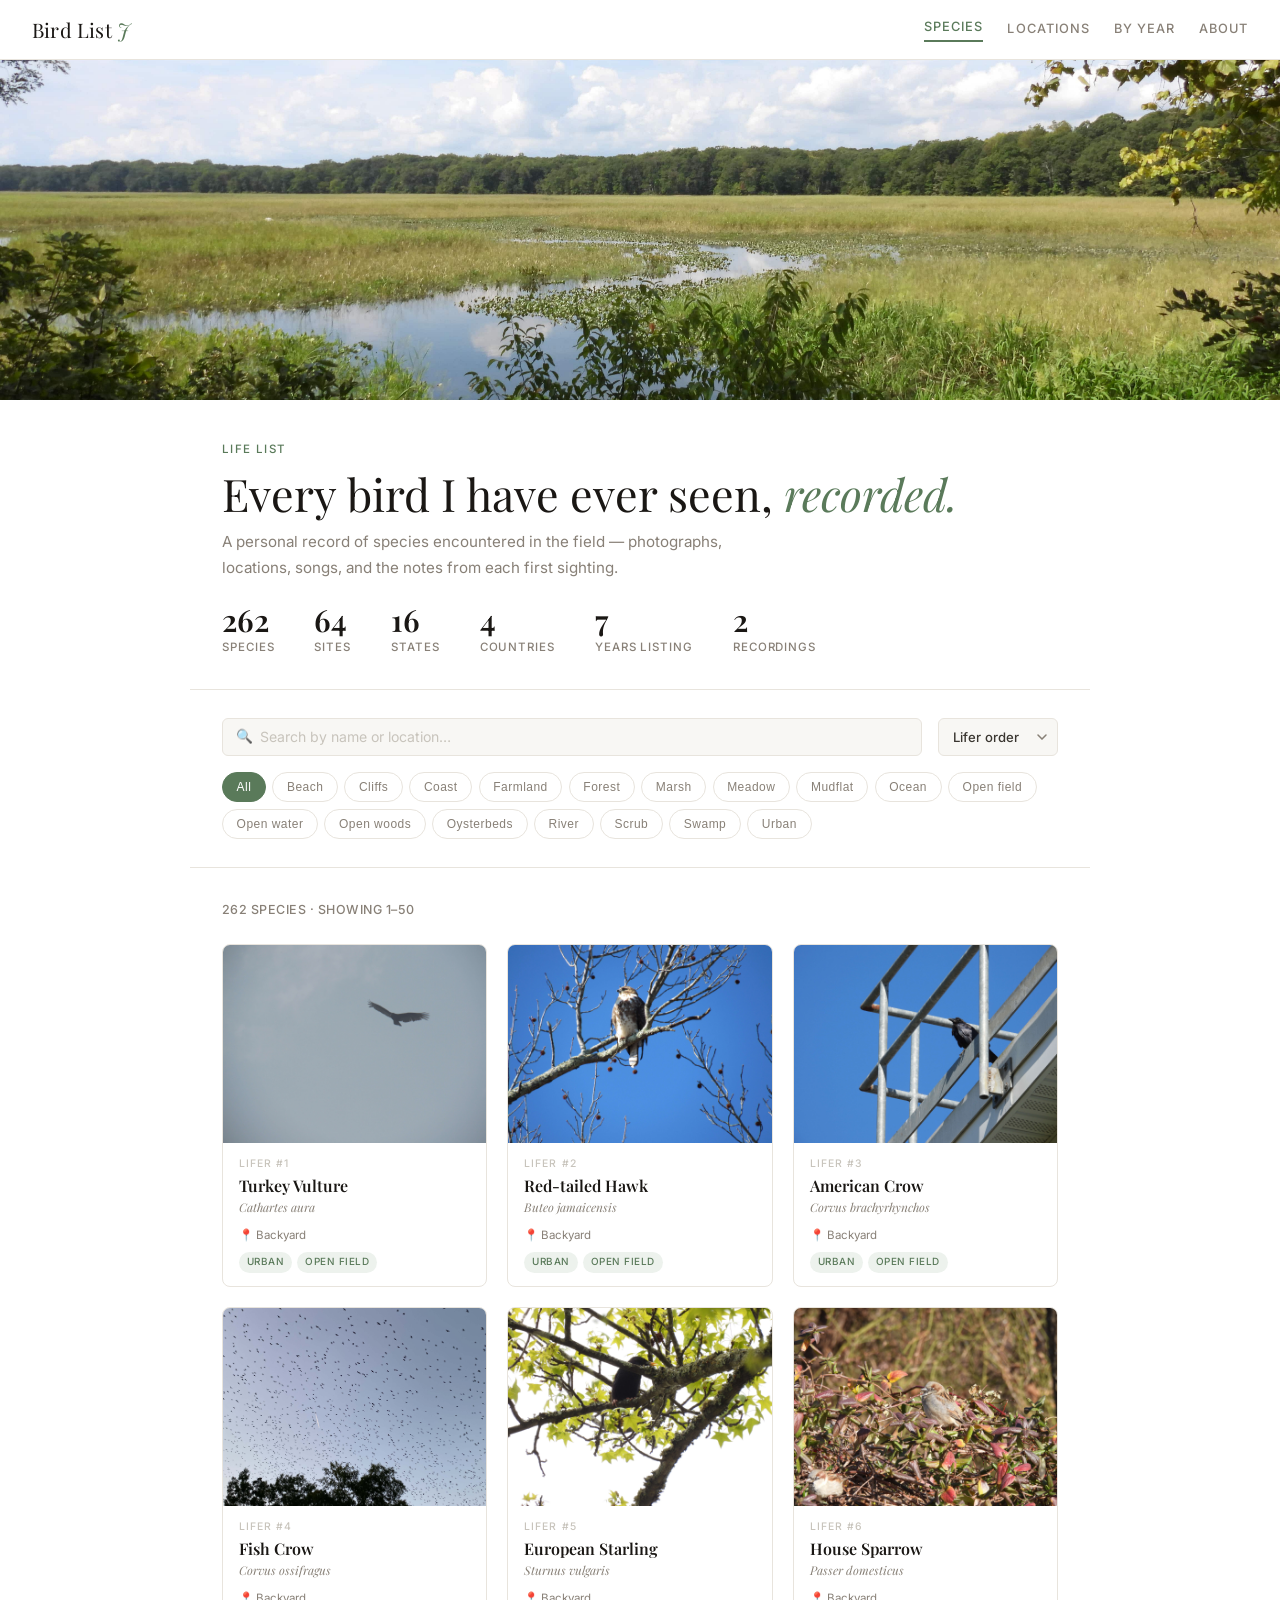
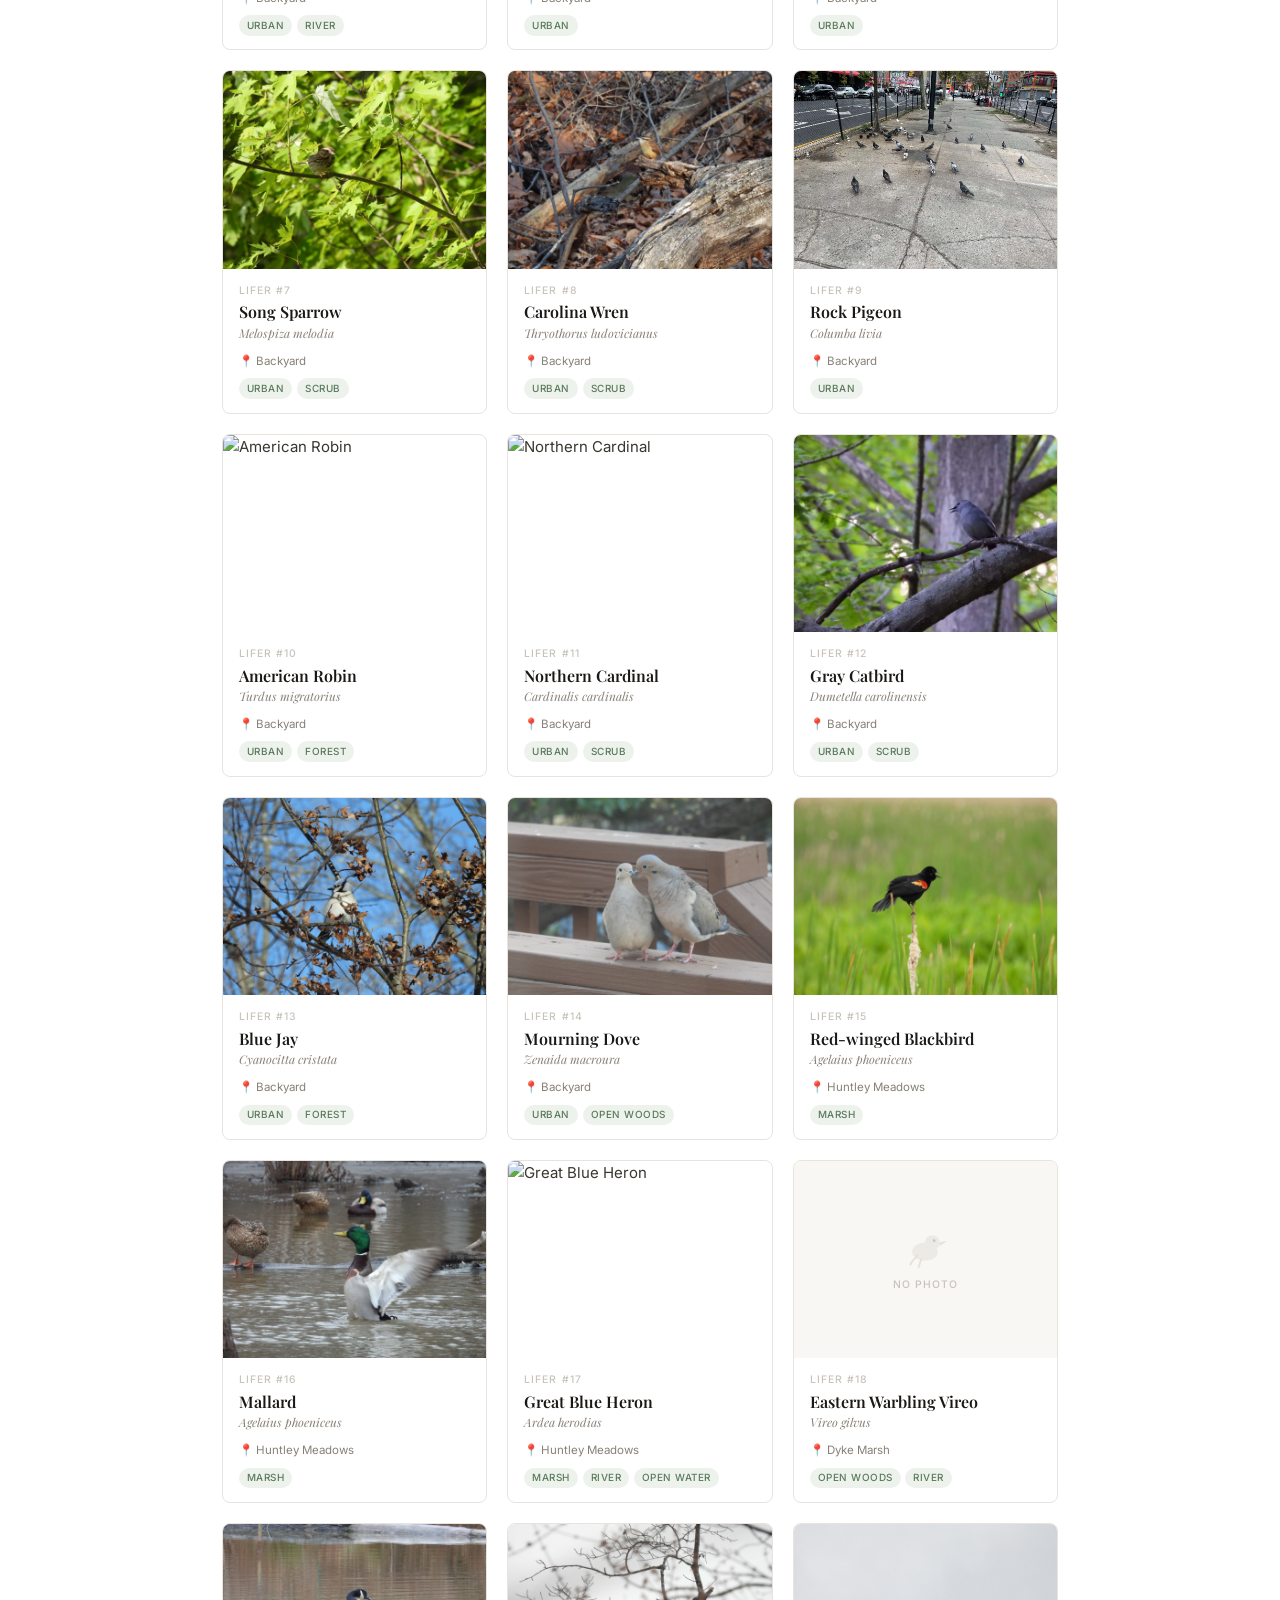
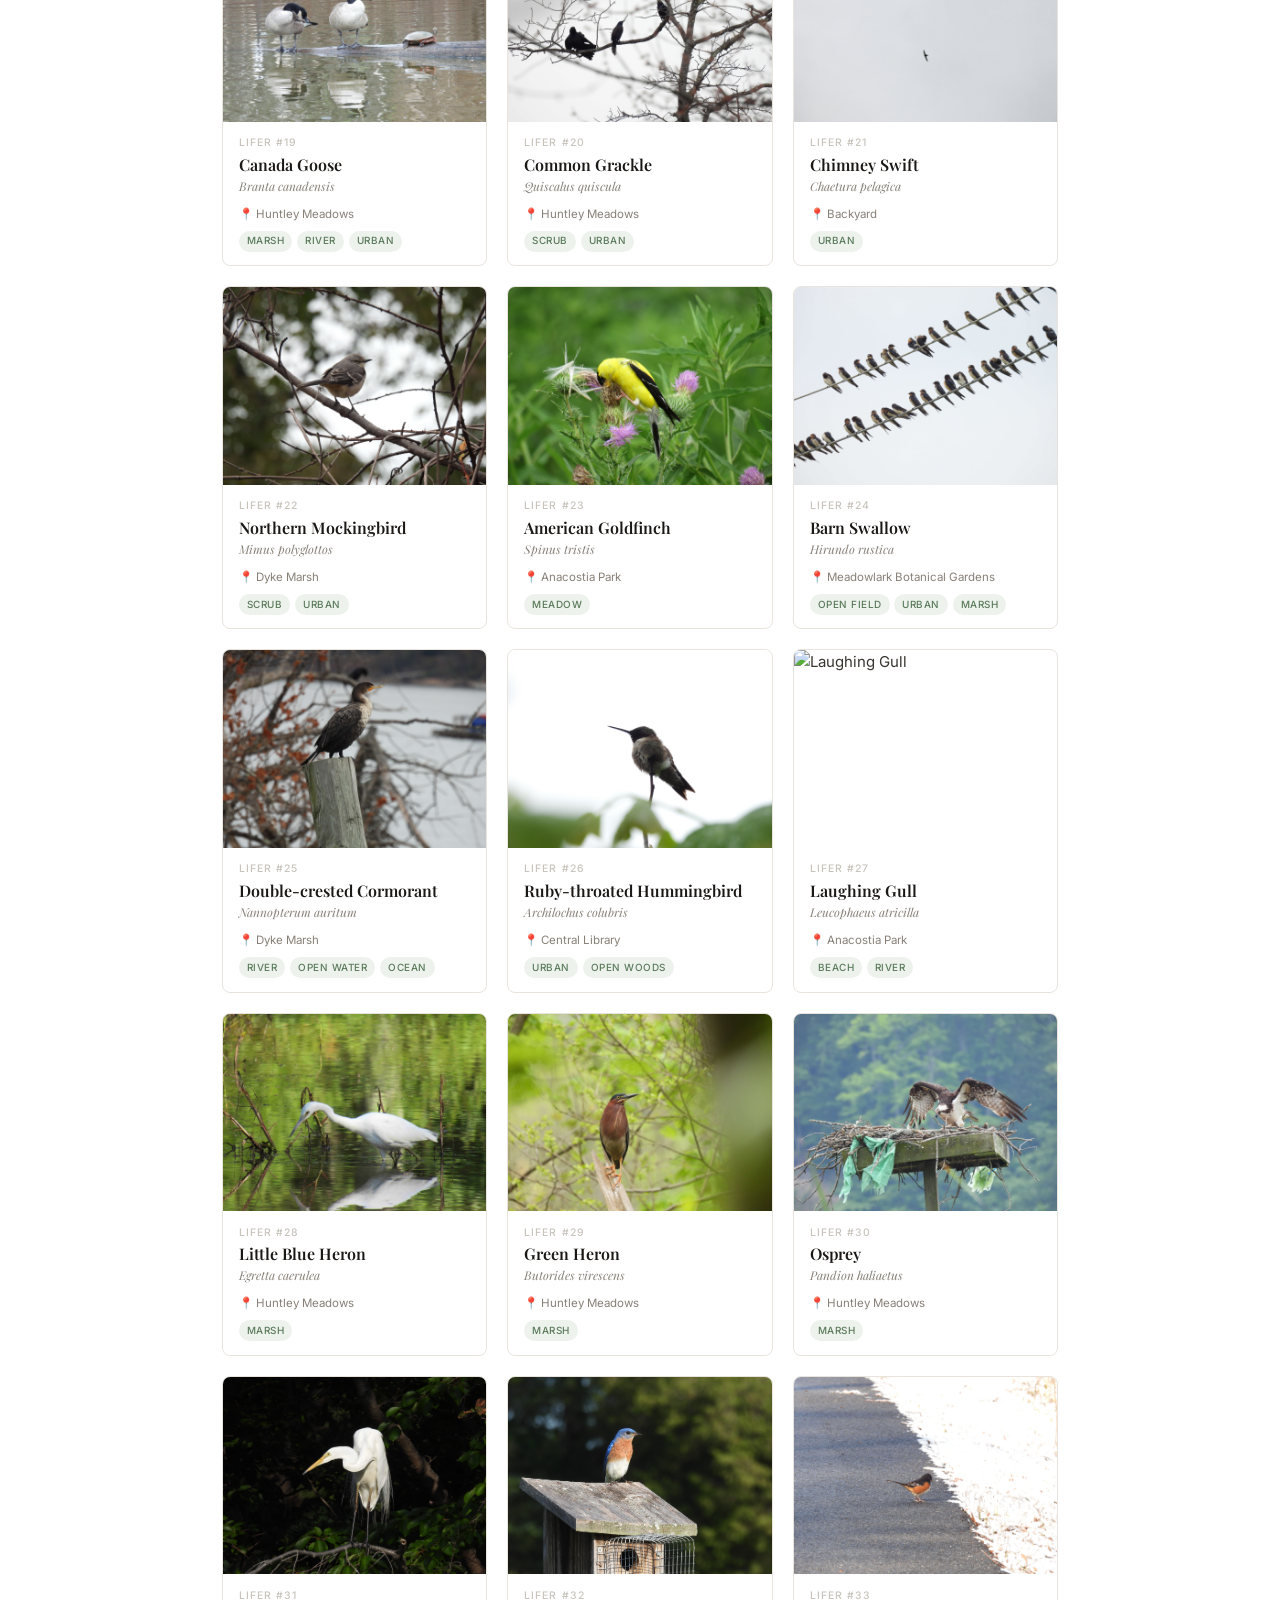
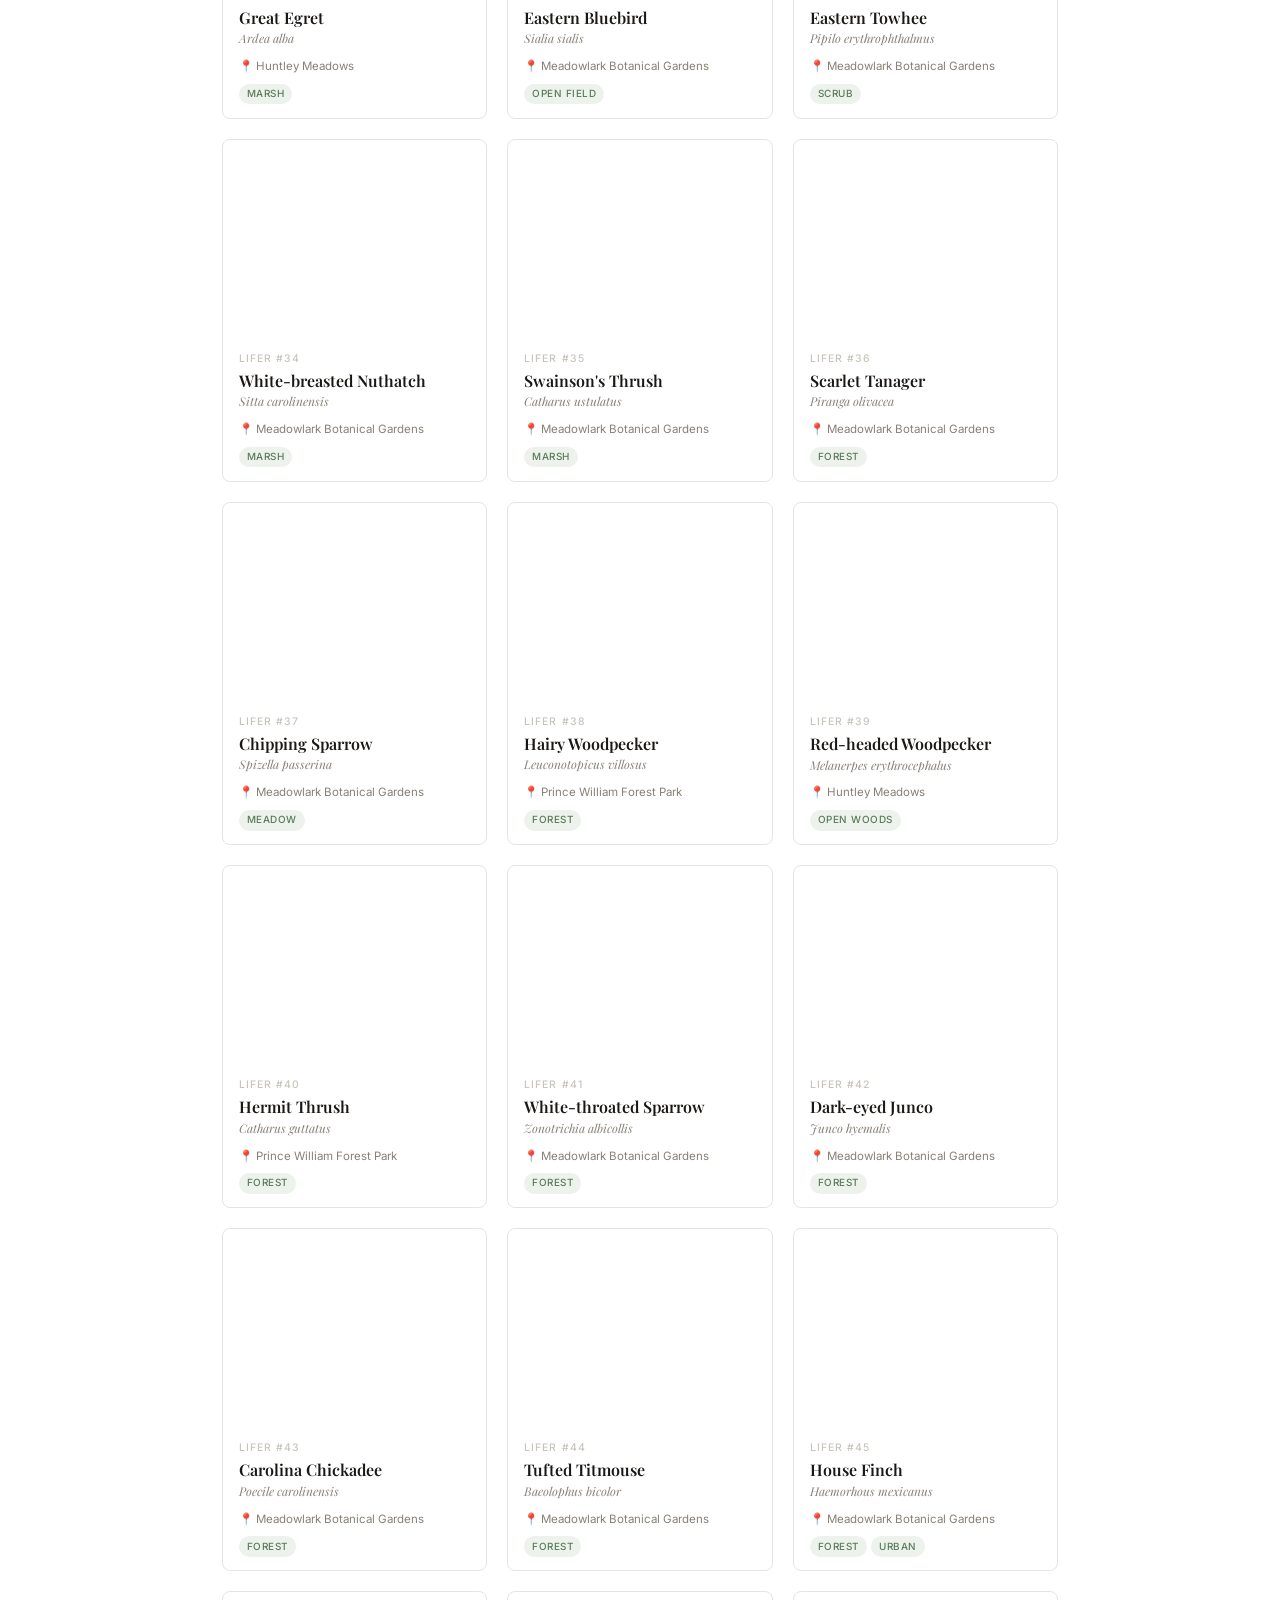
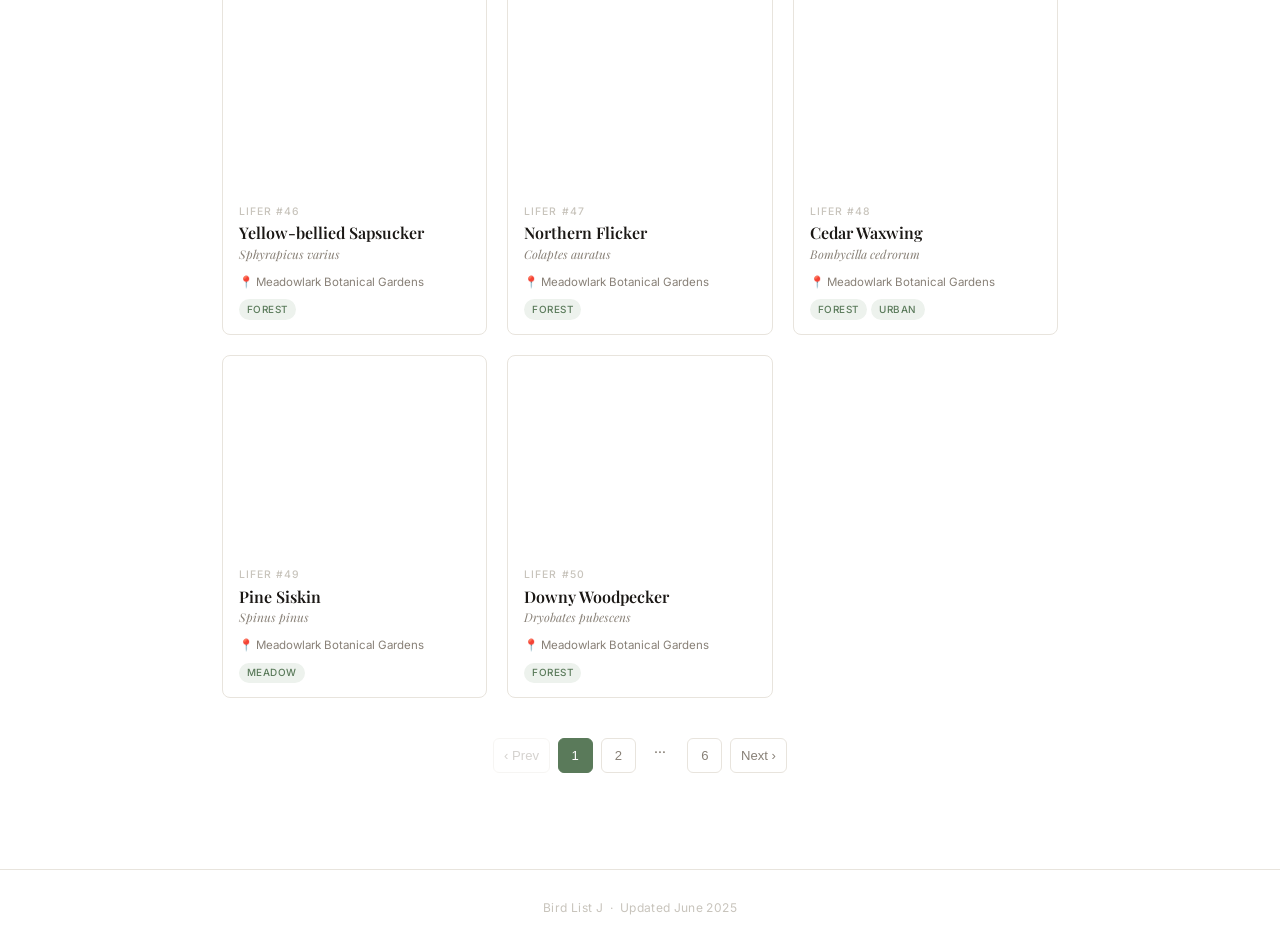
==== index.html @ e8dfc379 "Update index.html" ====
<!DOCTYPE html>
<html lang="en">
<head>
<meta charset="UTF-8">
<meta name="viewport" content="width=device-width, initial-scale=1.0">
<title>Bird List J</title>
<link href="https://fonts.googleapis.com/css2?family=Playfair+Display:ital,wght@0,400;0,600;1,400&family=Inter:wght@300;400;500&display=swap" rel="stylesheet">
<link rel="stylesheet" href="shared.css">
<style>
  /* ── CONTROLS ── */
  .controls {
    max-width: 900px;
    margin: 0 auto;
    padding: 1.75rem 2rem;
    display: flex;
    gap: 1rem;
    align-items: center;
    flex-wrap: wrap;
    border-bottom: 1px solid var(--stone);
  }

  .search-wrap { position: relative; flex: 1; min-width: 200px; }
  .search-icon {
    position: absolute; left: 0.85rem; top: 50%;
    transform: translateY(-50%);
    color: var(--mist); pointer-events: none; font-size: 0.85rem;
  }

  input[type="search"] {
    width: 100%;
    padding: 0.6rem 1rem 0.6rem 2.3rem;
    border: 1px solid var(--stone); border-radius: 6px;
    font-family: var(--sans); font-size: 0.88rem; color: var(--ink);
    background: var(--off-white); outline: none; transition: border-color 0.15s;
  }
  input[type="search"]:focus { border-color: var(--accent); background: var(--white); }
  input[type="search"]::placeholder { color: var(--mist); }

  select {
    padding: 0.6rem 1.75rem 0.6rem 0.85rem;
    border: 1px solid var(--stone); border-radius: 6px;
    font-family: var(--sans); font-size: 0.82rem; font-weight: 500;
    color: var(--ink); background: var(--off-white);
    appearance: none;
    background-image: url("data:image/svg+xml,%3Csvg xmlns='http://www.w3.org/2000/svg' width='10' height='6' viewBox='0 0 10 6'%3E%3Cpath d='M1 1l4 4 4-4' stroke='%23888077' stroke-width='1.5' fill='none' stroke-linecap='round'/%3E%3C/svg%3E");
    background-repeat: no-repeat; background-position: right 0.6rem center;
    cursor: pointer; outline: none; transition: border-color 0.15s;
  }
  select:focus { border-color: var(--accent); }

  .filter-tabs { display: flex; gap: 0.4rem; flex-wrap: wrap; }
  .filter-tab {
    padding: 0.45rem 0.85rem;
    border: 1px solid var(--stone); border-radius: 20px;
    font-size: 0.75rem; font-weight: 500; letter-spacing: 0.04em;
    color: var(--ink-light); background: transparent;
    cursor: pointer; transition: all 0.15s;
  }
  .filter-tab:hover { border-color: var(--accent); color: var(--accent); }
  .filter-tab.active { background: var(--accent); border-color: var(--accent); color: white; }

  /* ── GALLERY ── */
  .gallery-section { max-width: 900px; margin: 0 auto; padding: 2rem; }

  .results-count {
    font-size: 0.78rem; color: var(--ink-light);
    margin-bottom: 1.5rem; font-weight: 500;
    letter-spacing: 0.04em; text-transform: uppercase;
  }

  .gallery {
    display: grid;
    grid-template-columns: repeat(auto-fill, minmax(220px, 1fr));
    gap: 1.25rem;
  }

  .bird-card {
    cursor: pointer; border-radius: 8px; overflow: hidden;
    border: 1px solid var(--stone);
    transition: box-shadow 0.2s, transform 0.2s;
    background: var(--white);
  }
  .bird-card:hover { box-shadow: 0 6px 24px rgba(0,0,0,0.08); transform: translateY(-2px); }

  .card-img { width: 100%; aspect-ratio: 4/3; object-fit: cover; display: block; }
  .card-no-photo {
    width: 100%; aspect-ratio: 4/3; background: var(--off-white);
    display: flex; align-items: center; justify-content: center;
    flex-direction: column; gap: 0.4rem;
  }
  .card-no-photo svg { opacity: 0.25; }
  .card-no-photo-label { font-size: 0.65rem; text-transform: uppercase; letter-spacing: 0.1em; color: var(--mist); font-weight: 500; }

  .card-body { padding: 0.85rem 1rem; }
  .card-number { font-size: 0.65rem; font-weight: 500; letter-spacing: 0.1em; text-transform: uppercase; color: var(--mist); margin-bottom: 0.2rem; }
  .card-name { font-family: var(--serif); font-size: 1rem; font-weight: 600; color: var(--ink-dark); line-height: 1.2; margin-bottom: 0.15rem; }
  .card-sci { font-family: var(--serif); font-style: italic; font-size: 0.75rem; color: var(--ink-light); margin-bottom: 0.55rem; }
  .card-meta { font-size: 0.72rem; color: var(--ink-light); }
  .card-badges { display: flex; gap: 0.3rem; margin-top: 0.5rem; flex-wrap: wrap; }

  .empty-state { text-align: center; padding: 4rem 2rem; color: var(--ink-light); }

  .pagination {
    display: flex;
    align-items: center;
    justify-content: center;
    gap: 0.5rem;
    margin-top: 2.5rem;
    flex-wrap: wrap;
  }

  .page-btn {
    min-width: 2.2rem;
    height: 2.2rem;
    padding: 0 0.6rem;
    border: 1px solid var(--stone);
    border-radius: 6px;
    background: var(--white);
    color: var(--ink-light);
    font-size: 0.82rem;
    font-weight: 500;
    cursor: pointer;
    transition: all 0.15s;
  }
  .page-btn:hover:not(:disabled) { border-color: var(--accent); color: var(--accent); }
  .page-btn.active { background: var(--accent); border-color: var(--accent); color: white; }
  .page-btn:disabled { opacity: 0.35; cursor: not-allowed; }
  .page-btn.ellipsis { border: none; background: none; cursor: default; }
  .page-btn.ellipsis:hover { color: var(--ink-light); }

  /* ── MODAL ── */
  .modal-overlay {
    position: fixed; inset: 0;
    background: rgba(26,23,20,0.65);
    z-index: 200; display: flex;
    align-items: flex-start; justify-content: center;
    padding: 2rem 1rem; overflow-y: auto;
    opacity: 0; pointer-events: none; transition: opacity 0.2s;
  }
  .modal-overlay.open { opacity: 1; pointer-events: all; }

  .modal {
    background: var(--white); border-radius: 12px;
    max-width: 780px; width: 100%; overflow: hidden;
    transform: translateY(16px); transition: transform 0.25s; margin: auto;
  }
  .modal-overlay.open .modal { transform: translateY(0); }

  .modal-photos { background: #111;
    display: flex; overflow-x: auto;
    scroll-snap-type: x mandatory; scrollbar-width: none;
  }
  .modal-photos::-webkit-scrollbar { display: none; }
  

  .modal-no-photo {
    width: 100%; aspect-ratio: 16/9; background: var(--off-white);
    display: flex; align-items: center; justify-content: center;
    flex-direction: column; gap: 0.6rem;
  }
  .modal-no-photo svg { opacity: 0.2; }
  .modal-no-photo p { font-size: 0.78rem; color: var(--mist); text-transform: uppercase; letter-spacing: 0.1em; font-weight: 500; }

  .modal-header { position: relative; }
  #modal-photos-container { position: relative; }

  /* photo slide = image + caption stacked */
  .modal-photo-slide { background: #111;
    flex: 0 0 100%;
    scroll-snap-align: start;
    display: flex;
    flex-direction: column;
  }
  .modal-photo { width: 100%; max-height: 70vh; object-fit: contain; display: block; background: #111; }
  .modal-photo-caption {
    background: var(--ink-dark);
    color: rgba(255,255,255,0.72);
    font-size: 0.75rem;
    font-style: italic;
    padding: 0.45rem 1rem;
    min-height: 0;
    line-height: 1.4;
  }

  .photo-dots {
    position: absolute;
    bottom: 0.9rem;
    left: 50%;
    transform: translateX(-50%);
    display: flex;
    gap: 0.5rem;
    z-index: 10;
    padding: 0.4rem 0.6rem;
    background: rgba(0,0,0,0.35);
    border-radius: 20px;
  }
  .photo-dot {
    width: 8px; height: 8px;
    border-radius: 50%;
    background: rgba(255,255,255,0.5);
    cursor: pointer;
    transition: background 0.15s, transform 0.15s;
  }
  .photo-dot.active { background: white; transform: scale(1.2); }

  .modal-photo-nav {
    position: absolute;
    top: 50%;
    transform: translateY(-50%);
    z-index: 10;
    width: 36px; height: 36px;
    border-radius: 50%;
    background: rgba(0,0,0,0.4);
    border: none;
    color: white;
    font-size: 1.1rem;
    cursor: pointer;
    display: flex;
    align-items: center;
    justify-content: center;
    transition: background 0.15s;
  }
  .modal-photo-nav:hover { background: rgba(0,0,0,0.65); }
  .modal-photo-nav.prev { left: 0.75rem; }
  .modal-photo-nav.next { right: 0.75rem; }

  .modal-close {
    position: absolute; top: 0.85rem; right: 0.85rem;
    width: 32px; height: 32px; border-radius: 50%;
    background: rgba(0,0,0,0.4); border: none; color: white;
    font-size: 1rem; cursor: pointer; display: flex;
    align-items: center; justify-content: center; transition: background 0.15s;
  }
  .modal-close:hover { background: rgba(0,0,0,0.65); }

  .modal-body { padding: 1.75rem 2rem 2rem; }
  .modal-lifer { font-size: 0.72rem; font-weight: 500; letter-spacing: 0.12em; text-transform: uppercase; color: var(--accent); margin-bottom: 0.4rem; }
  .modal-title { font-family: var(--serif); font-size: 1.9rem; font-weight: 400; color: var(--ink-dark); line-height: 1.15; margin-bottom: 0.25rem; }
  .modal-sci { font-family: var(--serif); font-style: italic; font-size: 1rem; color: var(--ink-light); margin-bottom: 1.25rem; }

  .modal-details {
    display: grid; grid-template-columns: 1fr 1fr;
    gap: 0.85rem 1.5rem; padding: 1.1rem 1.25rem;
    background: var(--off-white); border-radius: 8px; margin-bottom: 1.5rem;
  }
  .detail-item { display: flex; flex-direction: column; gap: 0.1rem; }
  .detail-label { font-size: 0.65rem; text-transform: uppercase; letter-spacing: 0.1em; color: var(--mist); font-weight: 500; }
  .detail-value { font-size: 0.88rem; color: var(--ink); }

  .modal-notes { font-size: 0.95rem; line-height: 1.75; color: var(--ink-light); margin-bottom: 1.5rem; }

  .modal-video { margin-bottom: 1.5rem; }
  .modal-video-label { font-size: 0.72rem; font-weight: 500; letter-spacing: 0.1em; text-transform: uppercase; color: var(--ink-light); margin-bottom: 0.65rem; }
  .video-embed { position: relative; padding-bottom: 56.25%; border-radius: 8px; overflow: hidden; background: var(--ink-dark); }
  .video-embed iframe { position: absolute; inset: 0; width: 100%; height: 100%; border: none; }

  .modal-tags { display: flex; gap: 0.5rem; flex-wrap: wrap; }
  .modal-keyboard-hint {
    margin-top: 1.25rem;
    font-size: 0.7rem;
    color: var(--mist);
    letter-spacing: 0.05em;
    text-align: center;
  }

  @media (max-width: 600px) {
    .controls { padding: 1.25rem 1rem; }
    .gallery-section { padding: 1.5rem 1rem; }
    .gallery { grid-template-columns: repeat(auto-fill, minmax(150px, 1fr)); gap: 0.85rem; }
    .modal-body { padding: 1.25rem 1.25rem 1.5rem; }
    .modal-details { grid-template-columns: 1fr; }
  }
</style>
</head>
<body>

<header>
  <a class="site-logo" href="index.html">Bird List <span>J</span></a>
  <nav>
    <a href="index.html" class="active">Species</a>
    <a href="locations.html">Locations</a>
    <a href="by-year.html">By Year</a>
    <a href="about.html">About</a>
  </nav>
</header>

<!-- BANNER -->
<div class="banner">
  <!-- To add your banner photo, replace this div with:
       <img class="banner-img" src="photos/your-banner.jpg" alt="Banner"> -->
  <img class="banner-img" src="photos/greatMarsh.JPG" alt="Banner">
</div>

<section class="page-hero">
  <p class="page-eyebrow">Life List</p>
  <h1 class="page-title">Every bird I have ever seen, <em>recorded.</em></h1>
  <p class="page-desc">A personal record of species encountered in the field — photographs, locations, songs, and the notes from each first sighting.</p>
  <div class="stats-row" id="hero-stats"></div>
</section>

<div class="controls">
  <div class="search-wrap">
    <span class="search-icon">🔍</span>
    <input type="search" id="search" placeholder="Search by name or location…">
  </div>
  <select id="sort-select">
    <option value="lifer">Lifer order</option>
    <option value="alpha">Alphabetical</option>
    <option value="date-desc">Most recent</option>
  </select>
  <div class="filter-tabs" id="habitat-filters"></div>
</div>

<section class="gallery-section">
  <p class="results-count" id="results-count"></p>
  <div class="gallery" id="gallery-grid"></div>
  <div class="empty-state" id="empty-state" style="display:none"><p>No species match your search.</p></div>
  <div class="pagination" id="pagination"></div>
</section>

<footer>Bird List J &nbsp;·&nbsp; Updated June 2025</footer>

<!-- MODAL -->
<div class="modal-overlay" id="modal-overlay">
  <div class="modal">
    <div class="modal-header">
      <div id="modal-photos-container"></div>
      <button class="modal-close" id="modal-close">✕</button>
    </div>
    <div class="modal-body">
      <p class="modal-lifer" id="modal-lifer"></p>
      <h2 class="modal-title" id="modal-title"></h2>
      <p class="modal-sci" id="modal-sci"></p>
      <div class="modal-details" id="modal-details"></div>
      <p class="modal-notes" id="modal-notes"></p>
      <div class="modal-video" id="modal-video" style="display:none">
        <p class="modal-video-label">Song / Call Recording</p>
        <div class="video-embed" id="modal-video-embed"></div>
      </div>
      <div class="modal-tags" id="modal-tags"></div>
      <p class="modal-keyboard-hint">← → arrow keys to browse species</p>
    </div>
  </div>
</div>

<script src="data.js"></script>
<script>
function birdIcon(size=48){return`<svg width="${size}" height="${size}" viewBox="0 0 48 48" fill="none"><ellipse cx="24" cy="28" rx="14" ry="10" fill="#c8c4bc"/><circle cx="32" cy="18" r="8" fill="#c8c4bc"/><polygon points="40,18 48,16 40,22" fill="#aaa09a"/><circle cx="34" cy="16" r="1.5" fill="#3a3630"/><path d="M16 32 Q10 38 8 42" stroke="#aaa09a" stroke-width="2" stroke-linecap="round" fill="none"/><path d="M20 36 Q18 42 17 45" stroke="#aaa09a" stroke-width="2" stroke-linecap="round" fill="none"/></svg>`;}
function formatDate(d){return new Date(d+'T12:00:00').toLocaleDateString('en-US',{year:'numeric',month:'long',day:'numeric'});}

// Auto-assign lifer numbers by dateFirstSeen (earliest = #1)
// Birds with the same date keep stable order by their position in data.js
;(function(){
  const sorted=[...BIRDS].sort((a,b)=>new Date(a.dateFirstSeen)-new Date(b.dateFirstSeen));
  sorted.forEach((bird,i)=>{ bird.liferNumber=i+1; });
})();

// Stats
const firstYear=Math.min(...BIRDS.map(b=>new Date(b.dateFirstSeen).getFullYear()));
// Unique sites = full location string
const siteSet=new Set(BIRDS.map(b=>b.location.trim()));
// Unique states = second-to-last comma segment (e.g. "VA" in "Huntley Meadows, VA, USA")
// Falls back to last segment if only two parts
const stateSet=new Set(BIRDS.map(b=>{const parts=b.location.split(',');return parts.length>=3?parts[parts.length-2].trim():parts[parts.length-1].trim();}));
// Unique countries = last comma segment
const countrySet=new Set(BIRDS.map(b=>b.location.split(',').slice(-1)[0].trim()));
document.getElementById('hero-stats').innerHTML=`
  <div class="stat"><span class="stat-number">${BIRDS.length}</span><span class="stat-label">Species</span></div>
  <div class="stat"><span class="stat-number">${siteSet.size}</span><span class="stat-label">Sites</span></div>
  <div class="stat"><span class="stat-number">${stateSet.size}</span><span class="stat-label">States</span></div>
  <div class="stat"><span class="stat-number">${countrySet.size}</span><span class="stat-label">Countries</span></div>
  <div class="stat"><span class="stat-number">${new Date().getFullYear()-firstYear+1}</span><span class="stat-label">Years listing</span></div>
  <div class="stat"><span class="stat-number">${BIRDS.filter(b=>b.videoUrl).length}</span><span class="stat-label">Recordings</span></div>`;

// Habitat filters
const allHabitats=[...new Set(BIRDS.flatMap(b=>b.habitat))].sort();
let activeHabitat=null;
const fc=document.getElementById('habitat-filters');
const allBtn=document.createElement('button');
allBtn.className='filter-tab active';allBtn.textContent='All';allBtn.dataset.habitat='';fc.appendChild(allBtn);
allHabitats.forEach(h=>{const btn=document.createElement('button');btn.className='filter-tab';btn.textContent=h.charAt(0).toUpperCase()+h.slice(1);btn.dataset.habitat=h;fc.appendChild(btn);});
fc.addEventListener('click',e=>{if(!e.target.classList.contains('filter-tab'))return;document.querySelectorAll('.filter-tab').forEach(b=>b.classList.remove('active'));e.target.classList.add('active');activeHabitat=e.target.dataset.habitat||null;currentPage=1;render();});

const PAGE_SIZE=50;
let currentPage=1;

let currentSort='lifer';
document.getElementById('sort-select').addEventListener('change',e=>{currentSort=e.target.value;currentPage=1;render();});
document.getElementById('search').addEventListener('input',()=>{currentPage=1;render();});

function sortedFiltered(){
  const q=document.getElementById('search').value.trim().toLowerCase();
  let list=BIRDS.filter(b=>{
    const mq=!q||b.commonName.toLowerCase().includes(q)||b.scientificName.toLowerCase().includes(q)||b.location.toLowerCase().includes(q);
    const mh=!activeHabitat||b.habitat.includes(activeHabitat);
    return mq&&mh;
  });
  if(currentSort==='lifer')list.sort((a,b)=>a.liferNumber-b.liferNumber);
  else if(currentSort==='alpha')list.sort((a,b)=>a.commonName.localeCompare(b.commonName));
  else if(currentSort==='date-desc')list.sort((a,b)=>new Date(b.dateFirstSeen)-new Date(a.dateFirstSeen));
  return list;
}

function renderPagination(totalItems){
  const pagContainer=document.getElementById('pagination');
  const totalPages=Math.ceil(totalItems/PAGE_SIZE);
  pagContainer.innerHTML='';
  if(totalPages<=1)return;

  const goToPage=(p)=>{
    if(p<1||p>totalPages)return;
    currentPage=p;
    render();
    document.querySelector('.gallery-section').scrollIntoView({behavior:'smooth',block:'start'});
  };

  const prevBtn=document.createElement('button');
  prevBtn.className='page-btn';prevBtn.textContent='‹ Prev';prevBtn.disabled=currentPage===1;
  prevBtn.addEventListener('click',()=>goToPage(currentPage-1));
  pagContainer.appendChild(prevBtn);

  const addPageBtn=(p)=>{
    const btn=document.createElement('button');
    btn.className='page-btn'+(p===currentPage?' active':'');
    btn.textContent=p;
    btn.addEventListener('click',()=>goToPage(p));
    pagContainer.appendChild(btn);
  };
  const addEllipsis=()=>{
    const span=document.createElement('span');
    span.className='page-btn ellipsis';span.textContent='…';
    pagContainer.appendChild(span);
  };

  const pages=new Set([1,totalPages,currentPage,currentPage-1,currentPage+1]);
  let lastShown=0;
  [...pages].filter(p=>p>=1&&p<=totalPages).sort((a,b)=>a-b).forEach(p=>{
    if(lastShown&&p-lastShown>1)addEllipsis();
    addPageBtn(p);
    lastShown=p;
  });

  const nextBtn=document.createElement('button');
  nextBtn.className='page-btn';nextBtn.textContent='Next ›';nextBtn.disabled=currentPage===totalPages;
  nextBtn.addEventListener('click',()=>goToPage(currentPage+1));
  pagContainer.appendChild(nextBtn);
}

function render(){
  const grid=document.getElementById('gallery-grid');
  const empty=document.getElementById('empty-state');
  const countEl=document.getElementById('results-count');
  const fullList=sortedFiltered();
  grid.innerHTML='';
  if(fullList.length===0){
    empty.style.display='block';countEl.textContent='';
    document.getElementById('pagination').innerHTML='';
    return;
  }
  empty.style.display='none';

  const totalPages=Math.ceil(fullList.length/PAGE_SIZE);
  if(currentPage>totalPages)currentPage=totalPages;
  if(currentPage<1)currentPage=1;
  const startIdx=(currentPage-1)*PAGE_SIZE;
  const list=fullList.slice(startIdx,startIdx+PAGE_SIZE);

  const rangeStart=startIdx+1;
  const rangeEnd=Math.min(startIdx+PAGE_SIZE,fullList.length);
  countEl.textContent=totalPages>1
    ? `${fullList.length} species · showing ${rangeStart}–${rangeEnd}`
    : `${fullList.length} species`;

  list.forEach(bird=>{
    const card=document.createElement('div');
    card.className='bird-card';card.setAttribute('role','button');card.setAttribute('tabindex','0');
    const firstPhoto=bird.photos.length?bird.photos[0]:null;
    const imgHTML=firstPhoto?`<img class="card-img" src="photos/${firstPhoto.file}" alt="${bird.commonName}" loading="lazy">`:`<div class="card-no-photo">${birdIcon(44)}<span class="card-no-photo-label">No photo</span></div>`;
    const badgesHTML=[...bird.habitat.map(h=>`<span class="badge badge-habitat">${h}</span>`),bird.videoUrl?`<span class="badge badge-video">▶ video</span>`:``].join('');
    card.innerHTML=`${imgHTML}<div class="card-body"><p class="card-number">Lifer #${bird.liferNumber}</p><p class="card-name">${bird.commonName}</p><p class="card-sci">${bird.scientificName}</p><p class="card-meta">📍 ${bird.location.split(',')[0]}</p><div class="card-badges">${badgesHTML}</div></div>`;
    card.addEventListener('click',()=>openModal(bird));
    card.addEventListener('keydown',e=>{if(e.key==='Enter'||e.key===' ')openModal(bird);});
    grid.appendChild(card);
  });

  renderPagination(fullList.length);
}

function openModal(bird){
  document.getElementById('modal-lifer').textContent=`Lifer #${bird.liferNumber}`;
  document.getElementById('modal-title').textContent=bird.commonName;
  document.getElementById('modal-sci').textContent=bird.scientificName;
  document.getElementById('modal-notes').textContent=bird.notes;
  const pc=document.getElementById('modal-photos-container');
  if(bird.photos.length){
    const slider=document.createElement('div');slider.className='modal-photos';
    bird.photos.forEach(p=>{
      const slide=document.createElement('div');slide.className='modal-photo-slide';
      const img=document.createElement('img');img.className='modal-photo';img.src=`photos/${p.file}`;img.alt=bird.commonName;
      slide.appendChild(img);
      if(p.caption){const cap=document.createElement('div');cap.className='modal-photo-caption';cap.textContent=p.caption;slide.appendChild(cap);}
      slider.appendChild(slide);
    });
    pc.innerHTML='';pc.appendChild(slider);
    if(bird.photos.length>1){
      let currentIdx=0;
      const goTo=(i)=>{
        currentIdx=(i+bird.photos.length)%bird.photos.length;
        slider.children[currentIdx].scrollIntoView({behavior:'smooth',block:'nearest',inline:'start'});
      };
      const prevBtn=document.createElement('button');
      prevBtn.className='modal-photo-nav prev';prevBtn.textContent='‹';prevBtn.type='button';
      prevBtn.addEventListener('click',()=>goTo(currentIdx-1));
      const nextBtn=document.createElement('button');
      nextBtn.className='modal-photo-nav next';nextBtn.textContent='›';nextBtn.type='button';
      nextBtn.addEventListener('click',()=>goTo(currentIdx+1));
      pc.appendChild(prevBtn);
      pc.appendChild(nextBtn);

      const dots=document.createElement('div');dots.className='photo-dots';
      bird.photos.forEach((_,i)=>{const d=document.createElement('div');d.className='photo-dot'+(i===0?' active':'');d.addEventListener('click',()=>goTo(i));dots.appendChild(d);});
      pc.appendChild(dots);
      slider.addEventListener('scroll',()=>{const idx=Math.round(slider.scrollLeft/slider.clientWidth);currentIdx=idx;dots.querySelectorAll('.photo-dot').forEach((d,i)=>d.classList.toggle('active',i===idx));},{passive:true});
    }
  } else {pc.innerHTML=`<div class="modal-no-photo">${birdIcon(64)}<p>No photo on record</p></div>`;}
  document.getElementById('modal-details').innerHTML=`
    <div class="detail-item"><span class="detail-label">First seen</span><span class="detail-value">${formatDate(bird.dateFirstSeen)}</span></div>
    <div class="detail-item"><span class="detail-label">Location</span><span class="detail-value">${bird.location}</span></div>
    <div class="detail-item"><span class="detail-label">Habitat</span><span class="detail-value">${bird.habitat.map(h=>h.charAt(0).toUpperCase()+h.slice(1)).join(', ')}</span></div>
    <div class="detail-item"><span class="detail-label">Photo</span><span class="detail-value">${bird.photos.length?bird.photos.length+' photo'+(bird.photos.length>1?'s':''):'None on record'}</span></div>`;
  const vw=document.getElementById('modal-video');
  if(bird.videoUrl){vw.style.display='block';document.getElementById('modal-video-embed').innerHTML=`<iframe src="${bird.videoUrl}" allowfullscreen></iframe>`;}
  else{vw.style.display='none';document.getElementById('modal-video-embed').innerHTML='';}
  document.getElementById('modal-tags').innerHTML=bird.habitat.map(h=>`<span class="badge badge-habitat">${h}</span>`).join('');
  document.getElementById('modal-overlay').classList.add('open');
  document.body.style.overflow='hidden';
}

function closeModal(){
  document.getElementById('modal-overlay').classList.remove('open');
  document.body.style.overflow='';
  document.getElementById('modal-video-embed').innerHTML='';
  currentModalBird=null;
}

let currentModalBird=null;

// Wrap openModal to track current bird
const _openModal=openModal;
window.openModal=function(bird){_openModal(bird);currentModalBird=bird;};

function navigateModal(dir){
  if(!currentModalBird)return;
  const list=sortedFiltered();
  const idx=list.findIndex(b=>b===currentModalBird);
  if(idx===-1)return;
  const next=list[idx+dir];
  if(next)openModal(next);
}

document.getElementById('modal-close').addEventListener('click',closeModal);
document.getElementById('modal-overlay').addEventListener('click',e=>{if(e.target===e.currentTarget)closeModal();});
document.addEventListener('keydown',e=>{
  if(e.key==='Escape'){closeModal();return;}
  if(!currentModalBird)return;
  if(e.key==='ArrowRight')navigateModal(1);
  if(e.key==='ArrowLeft')navigateModal(-1);
});

// Support linking in from another page, e.g. index.html?search=Painted+Bunting
const _urlParams=new URLSearchParams(window.location.search);
const _searchParam=_urlParams.get('search');
if(_searchParam){ document.getElementById('search').value=_searchParam; }

render();

// If the search param exactly matches one bird, open its modal automatically
if(_searchParam){
  const _match=BIRDS.find(b=>b.commonName.toLowerCase()===_searchParam.toLowerCase());
  if(_match){ openModal(_match); }
}
</script>
</body>
</html>
---- shared.css ----
/* ═══════════════════════════════════════
   BIRD LIST J — SHARED STYLES
   All pages import this file.
═══════════════════════════════════════ */

*, *::before, *::after { box-sizing: border-box; margin: 0; padding: 0; }

:root {
  --white: #ffffff;
  --off-white: #f8f7f4;
  --stone: #e8e4dd;
  --mist: #c8c4bc;
  --ink-light: #888077;
  --ink: #3a3630;
  --ink-dark: #1a1714;
  --accent: #5a7a5a;
  --accent-light: #edf2ed;
  --serif: 'Playfair Display', Georgia, serif;
  --sans: 'Inter', system-ui, sans-serif;
}

html { scroll-behavior: smooth; }

body {
  font-family: var(--sans);
  background: var(--white);
  color: var(--ink);
  font-size: 15px;
  line-height: 1.6;
  -webkit-font-smoothing: antialiased;
}

/* ── HEADER ── */
header {
  border-bottom: 1px solid var(--stone);
  padding: 0 2rem;
  position: sticky;
  top: 0;
  background: rgba(255,255,255,0.96);
  backdrop-filter: blur(8px);
  z-index: 100;
  display: flex;
  align-items: center;
  justify-content: space-between;
  height: 60px;
}

.site-logo {
  font-family: var(--serif);
  font-size: 1.25rem;
  color: var(--ink-dark);
  letter-spacing: 0.01em;
  text-decoration: none;
}
.site-logo span { color: var(--accent); font-style: italic; }

nav { display: flex; gap: 1.5rem; align-items: center; }
nav a {
  font-size: 0.8rem;
  font-weight: 500;
  letter-spacing: 0.08em;
  text-transform: uppercase;
  color: var(--ink-light);
  text-decoration: none;
  transition: color 0.15s;
}
nav a:hover { color: var(--ink-dark); }
nav a.active { color: var(--accent); border-bottom: 2px solid var(--accent); padding-bottom: 2px; }

/* ── BANNER ── */
.banner {
  width: 100%;
  height: 340px;
  background: var(--off-white);
  position: relative;
  overflow: hidden;
  display: flex;
  align-items: flex-end;
}

.banner-img {
  position: absolute;
  inset: 0;
  width: 100%;
  height: 100%;
  object-fit: cover;
}

.banner-placeholder {
  position: absolute;
  inset: 0;
  display: flex;
  flex-direction: column;
  align-items: center;
  justify-content: center;
  gap: 0.75rem;
  background: linear-gradient(160deg, #e8e6e0 0%, #d4d0c8 100%);
}

.banner-placeholder svg { opacity: 0.18; }

.banner-placeholder-label {
  font-size: 0.72rem;
  font-weight: 500;
  letter-spacing: 0.14em;
  text-transform: uppercase;
  color: var(--mist);
}

.banner-placeholder-hint {
  font-size: 0.68rem;
  color: var(--mist);
  opacity: 0.7;
}

/* ── PAGE HERO (below banner) ── */
.page-hero {
  max-width: 900px;
  margin: 0 auto;
  padding: 2.5rem 2rem 2rem;
  border-bottom: 1px solid var(--stone);
}

.page-eyebrow {
  font-size: 0.72rem;
  font-weight: 500;
  letter-spacing: 0.12em;
  text-transform: uppercase;
  color: var(--accent);
  margin-bottom: 0.6rem;
}

.page-title {
  font-family: var(--serif);
  font-size: clamp(1.9rem, 4vw, 2.8rem);
  font-weight: 400;
  color: var(--ink-dark);
  line-height: 1.15;
  margin-bottom: 0.6rem;
}

.page-title em { font-style: italic; color: var(--accent); }

.page-desc {
  font-size: 0.95rem;
  color: var(--ink-light);
  max-width: 520px;
  line-height: 1.7;
}

/* ── STATS ROW ── */
.stats-row { display: flex; gap: 2.5rem; flex-wrap: wrap; margin-top: 1.5rem; }
.stat { display: flex; flex-direction: column; }
.stat-number {
  font-family: var(--serif);
  font-size: 1.9rem;
  font-weight: 600;
  color: var(--ink-dark);
  line-height: 1;
}
.stat-label {
  font-size: 0.72rem;
  font-weight: 500;
  letter-spacing: 0.08em;
  text-transform: uppercase;
  color: var(--ink-light);
  margin-top: 0.2rem;
}

/* ── BADGES ── */
.badge {
  font-size: 0.62rem;
  font-weight: 500;
  letter-spacing: 0.05em;
  padding: 0.15rem 0.5rem;
  border-radius: 20px;
  text-transform: uppercase;
}
.badge-habitat { background: var(--accent-light); color: var(--accent); }
.badge-video { background: #fff3e0; color: #b06000; }

/* ── FOOTER ── */
footer {
  border-top: 1px solid var(--stone);
  padding: 1.75rem 2rem;
  text-align: center;
  font-size: 0.75rem;
  color: var(--mist);
  letter-spacing: 0.03em;
  margin-top: 4rem;
}

/* ── UTILS ── */
.page-content { max-width: 900px; margin: 0 auto; padding: 2rem; }

@media (max-width: 600px) {
  header { padding: 0 1rem; }
  nav { gap: 0.85rem; }
  nav a { font-size: 0.72rem; }
  .banner { height: 220px; }
  .page-hero { padding: 1.75rem 1rem 1.5rem; }
  .page-content { padding: 1.5rem 1rem; }
  .stats-row { gap: 1.5rem; }
}
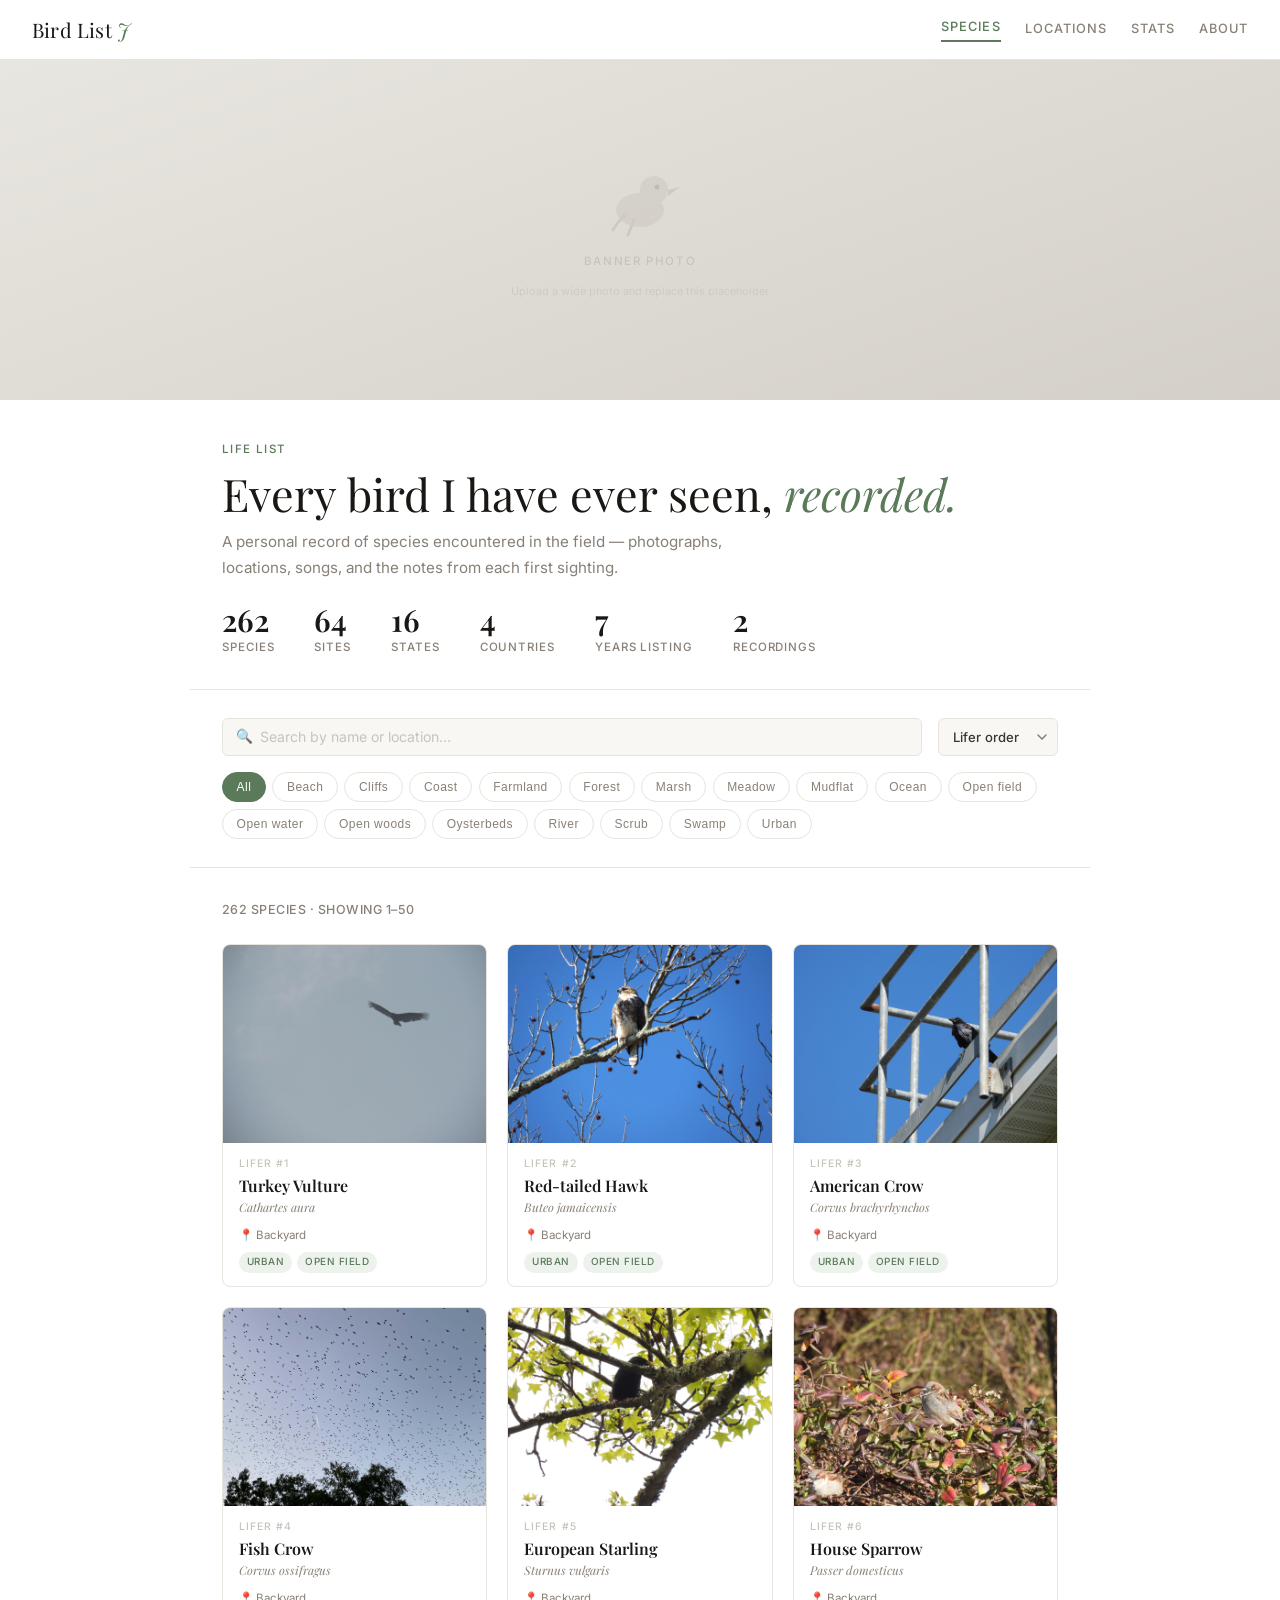
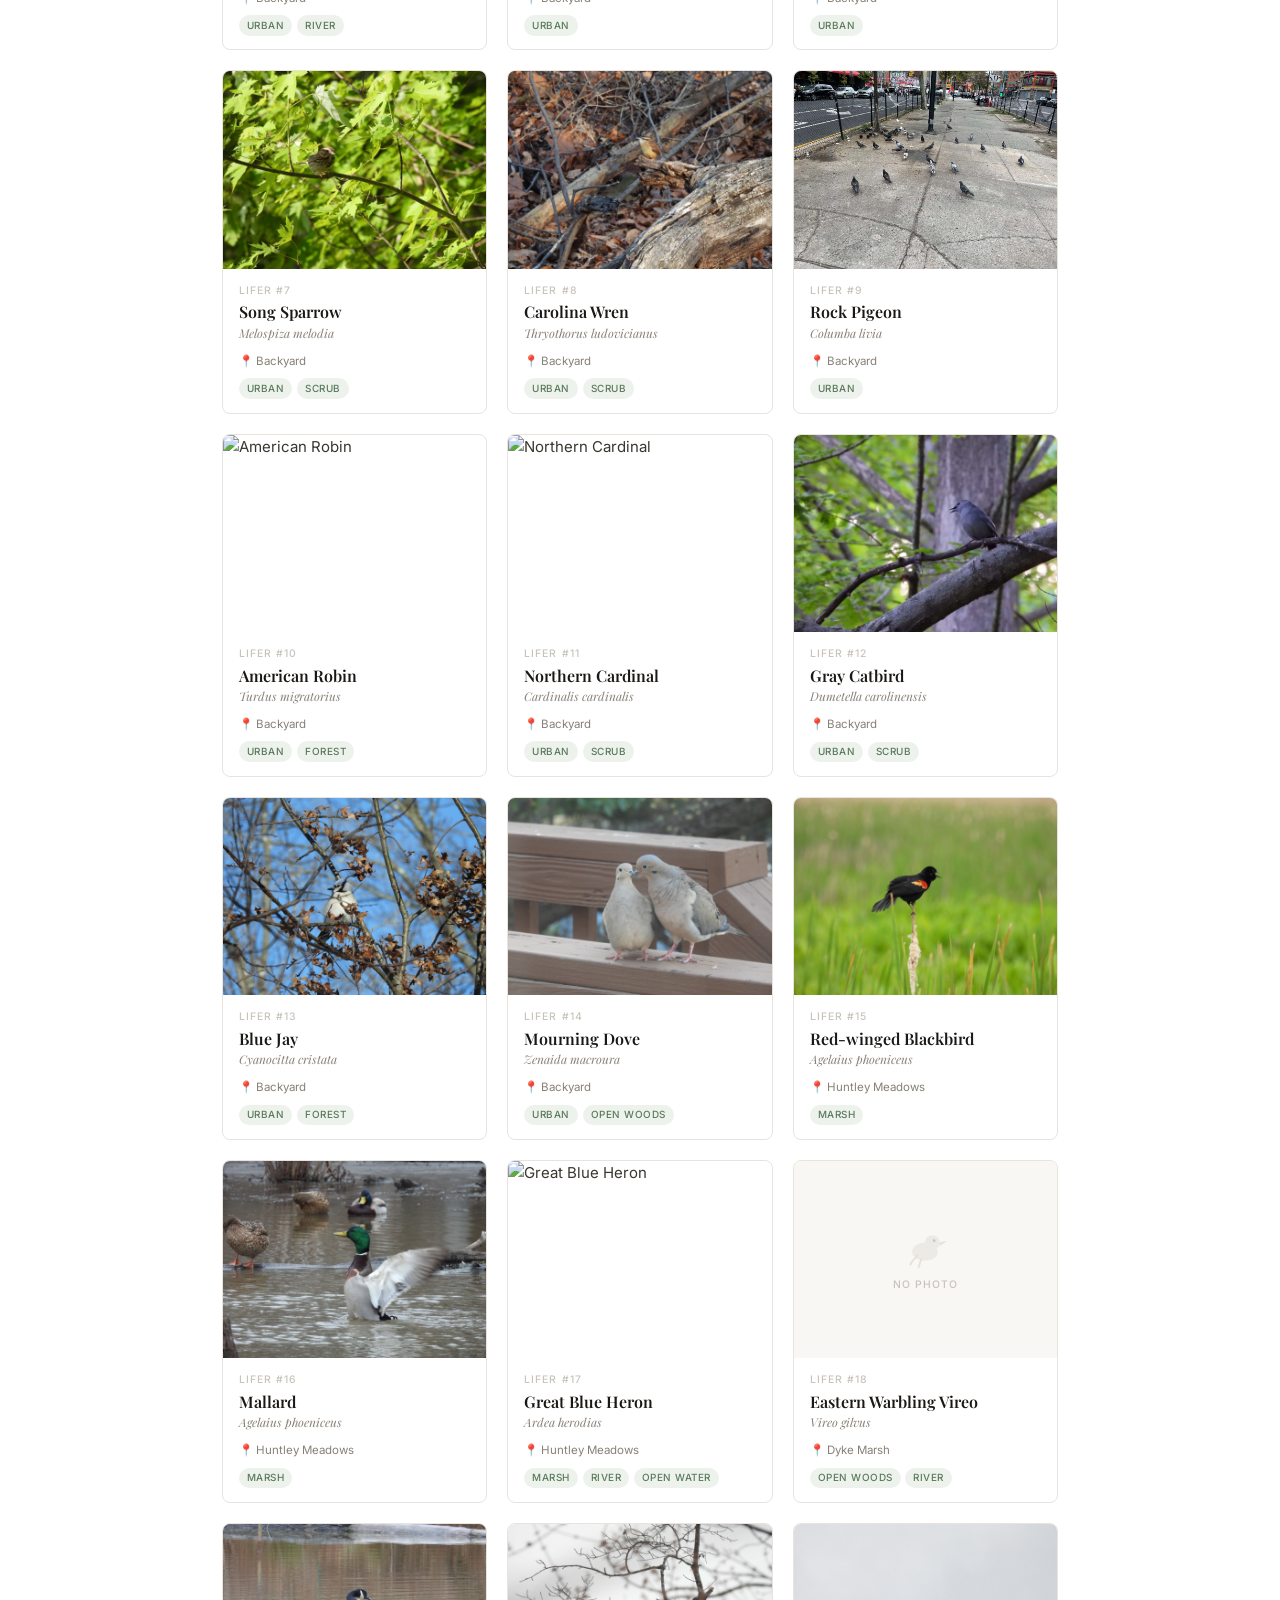
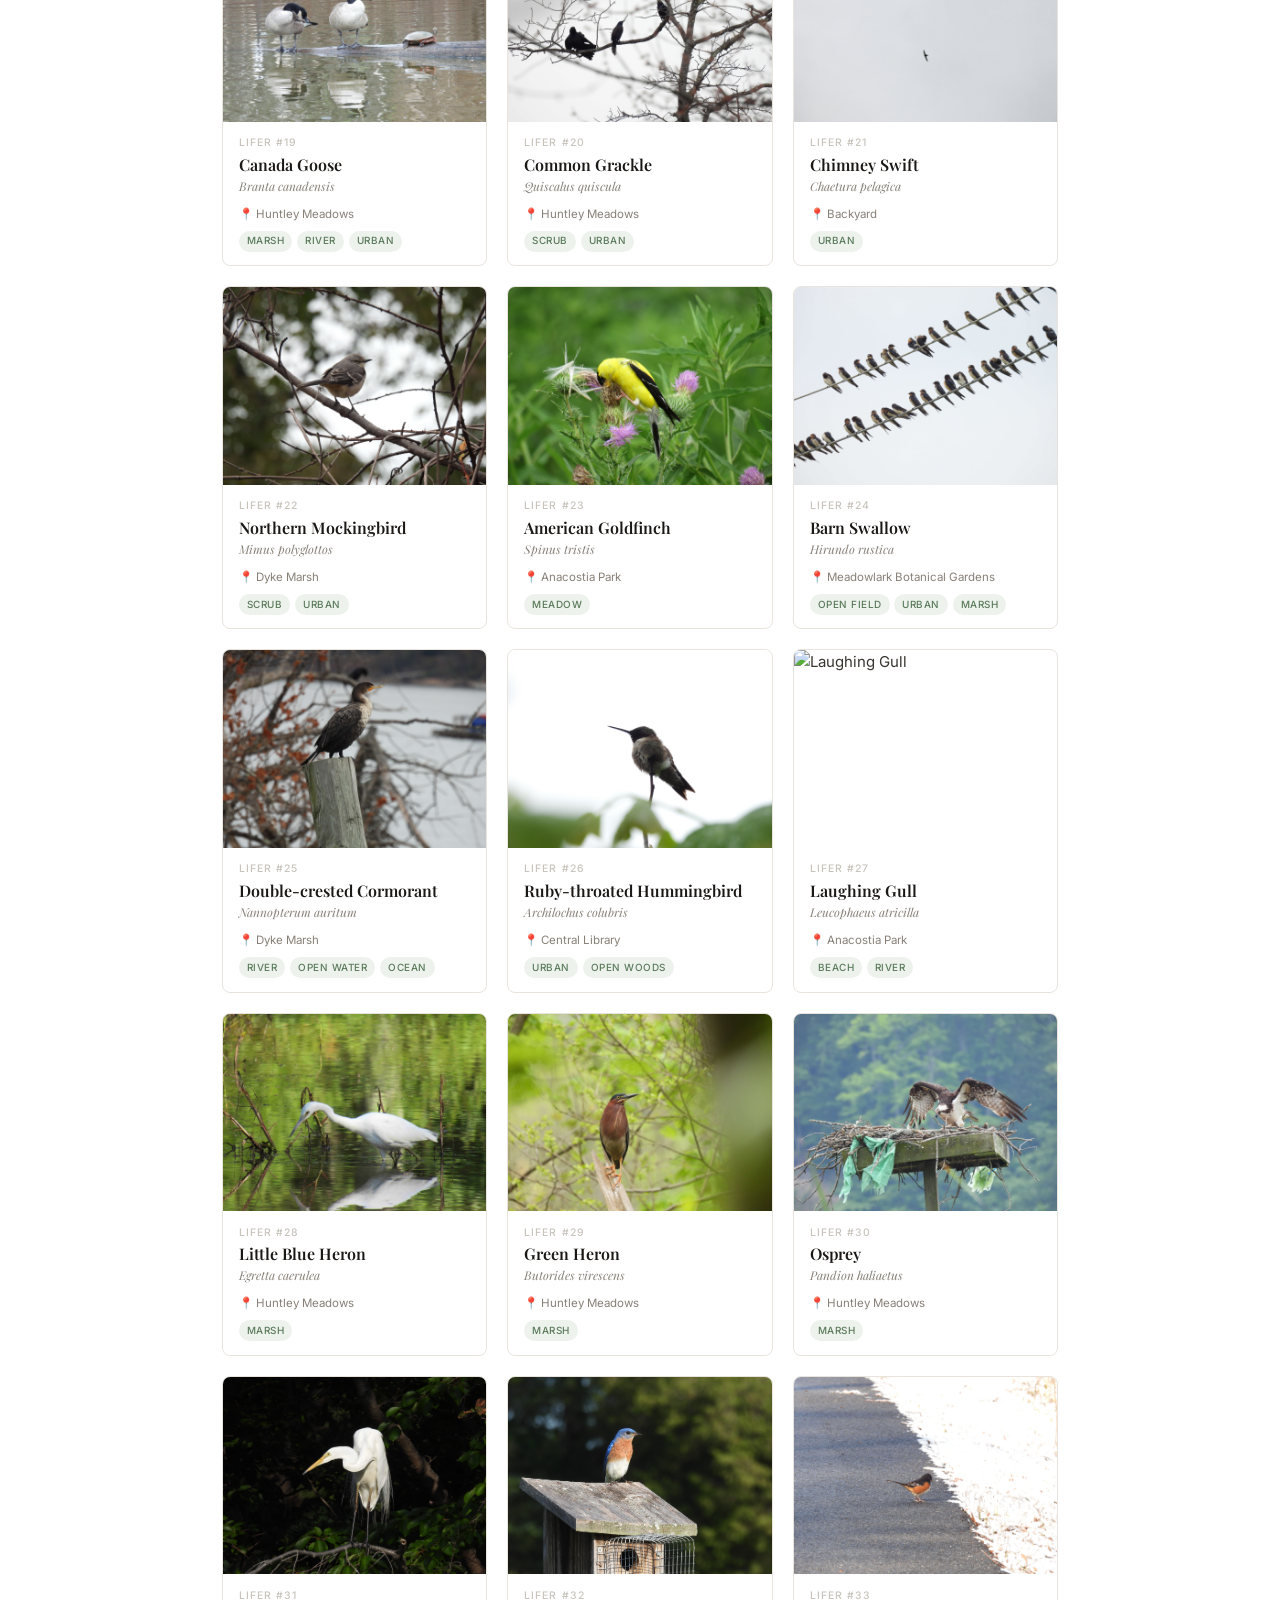
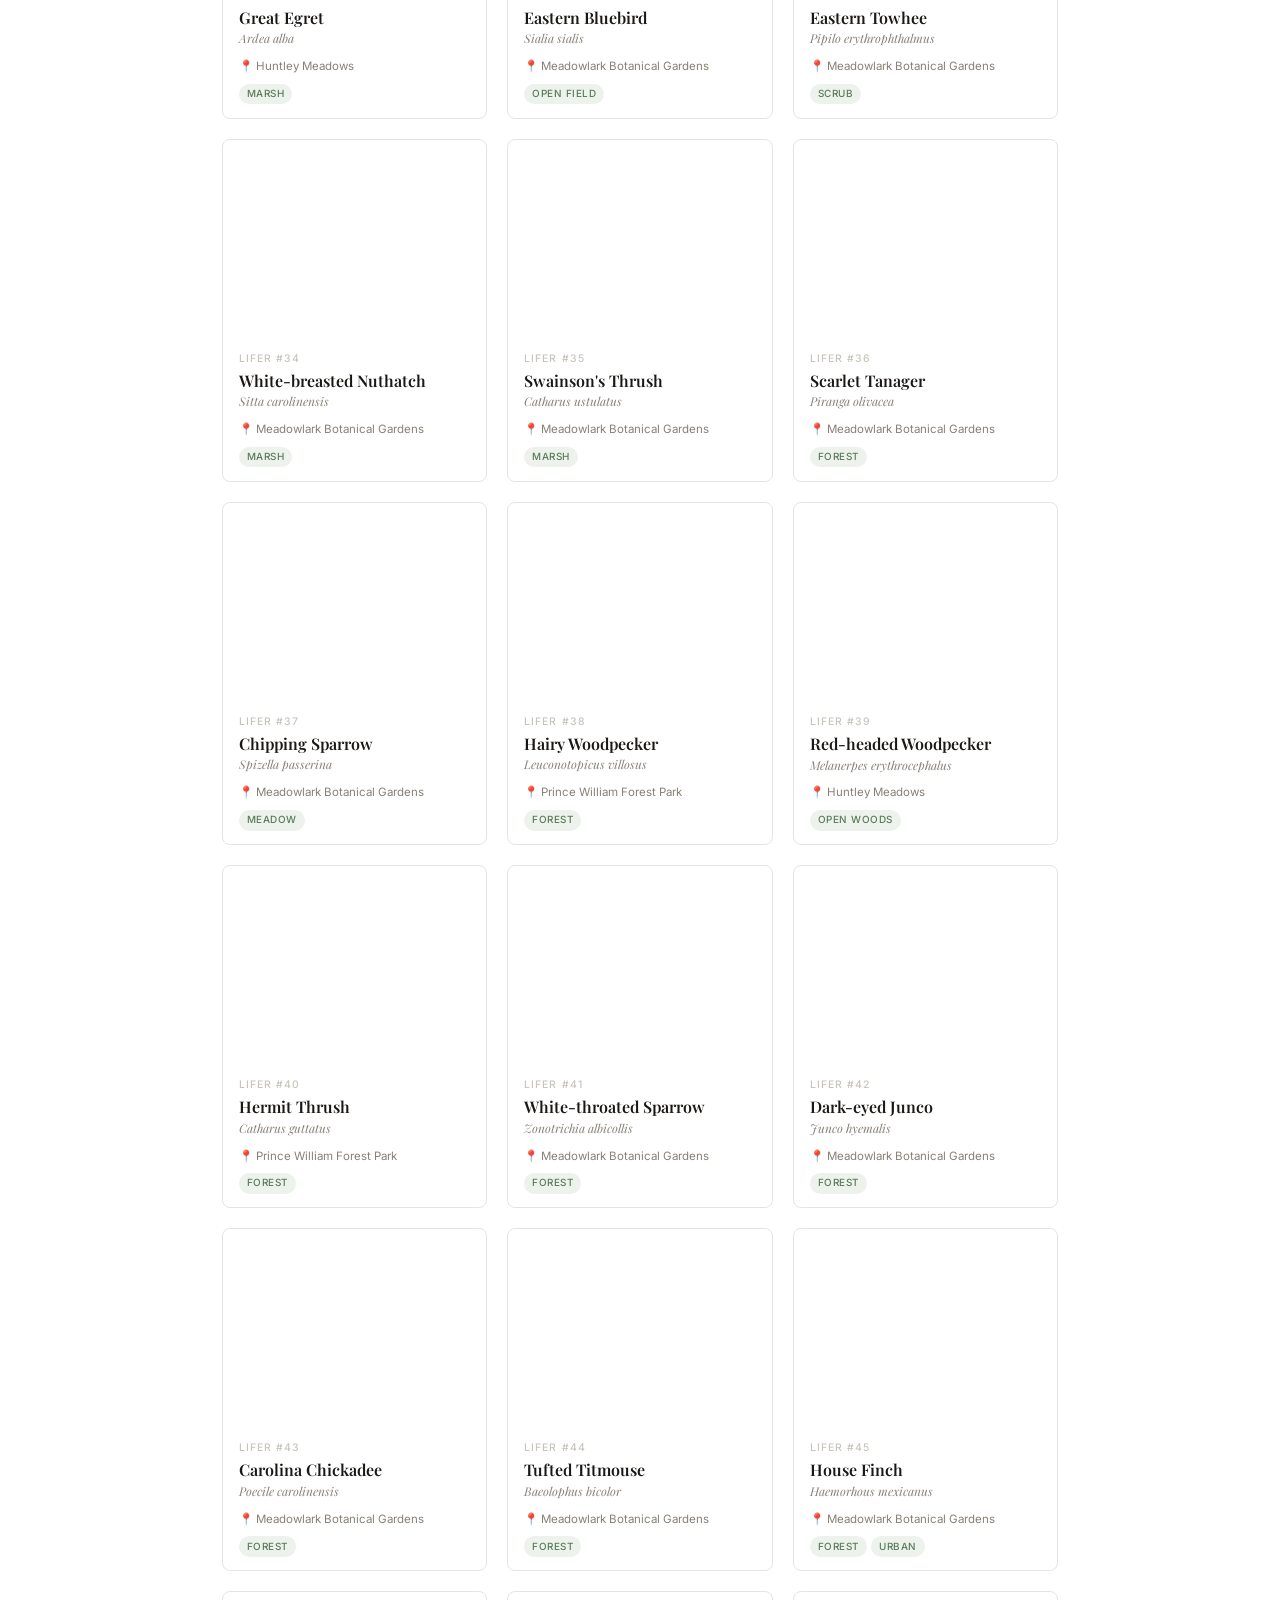
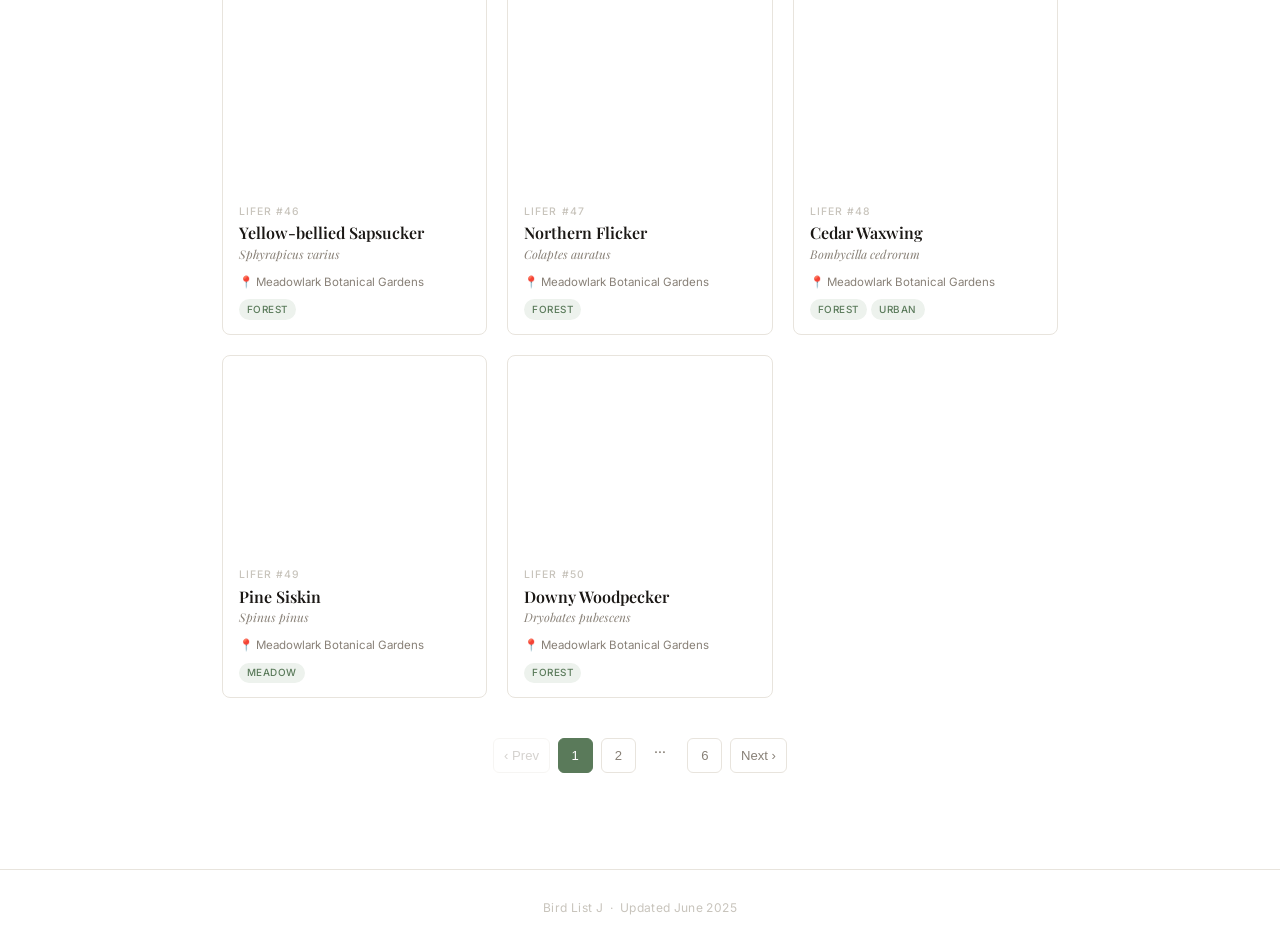
==== commit 68b6485d: "Add files via upload" ====
--- a/index.html
+++ b/index.html
@@ -279,7 +279,7 @@
   <nav>
     <a href="index.html" class="active">Species</a>
     <a href="locations.html">Locations</a>
-    <a href="by-year.html">By Year</a>
+    <a href="stats.html">Stats</a>
     <a href="about.html">About</a>
   </nav>
 </header>
@@ -288,7 +288,18 @@
 <div class="banner">
   <!-- To add your banner photo, replace this div with:
        <img class="banner-img" src="photos/your-banner.jpg" alt="Banner"> -->
-  <img class="banner-img" src="photos/greatMarsh.JPG" alt="Banner">
+  <div class="banner-placeholder">
+    <svg width="80" height="80" viewBox="0 0 80 80" fill="none">
+      <ellipse cx="40" cy="50" rx="24" ry="17" fill="#aaa09a"/>
+      <circle cx="54" cy="30" r="14" fill="#aaa09a"/>
+      <polygon points="68,30 80,27 68,36" fill="#888077"/>
+      <circle cx="57" cy="27" r="2.5" fill="#3a3630"/>
+      <path d="M26 54 Q16 64 13 70" stroke="#888077" stroke-width="3" stroke-linecap="round" fill="none"/>
+      <path d="M34 60 Q30 70 28 75" stroke="#888077" stroke-width="3" stroke-linecap="round" fill="none"/>
+    </svg>
+    <span class="banner-placeholder-label">Banner photo</span>
+    <span class="banner-placeholder-hint">Upload a wide photo and replace this placeholder</span>
+  </div>
 </div>
 
 <section class="page-hero">
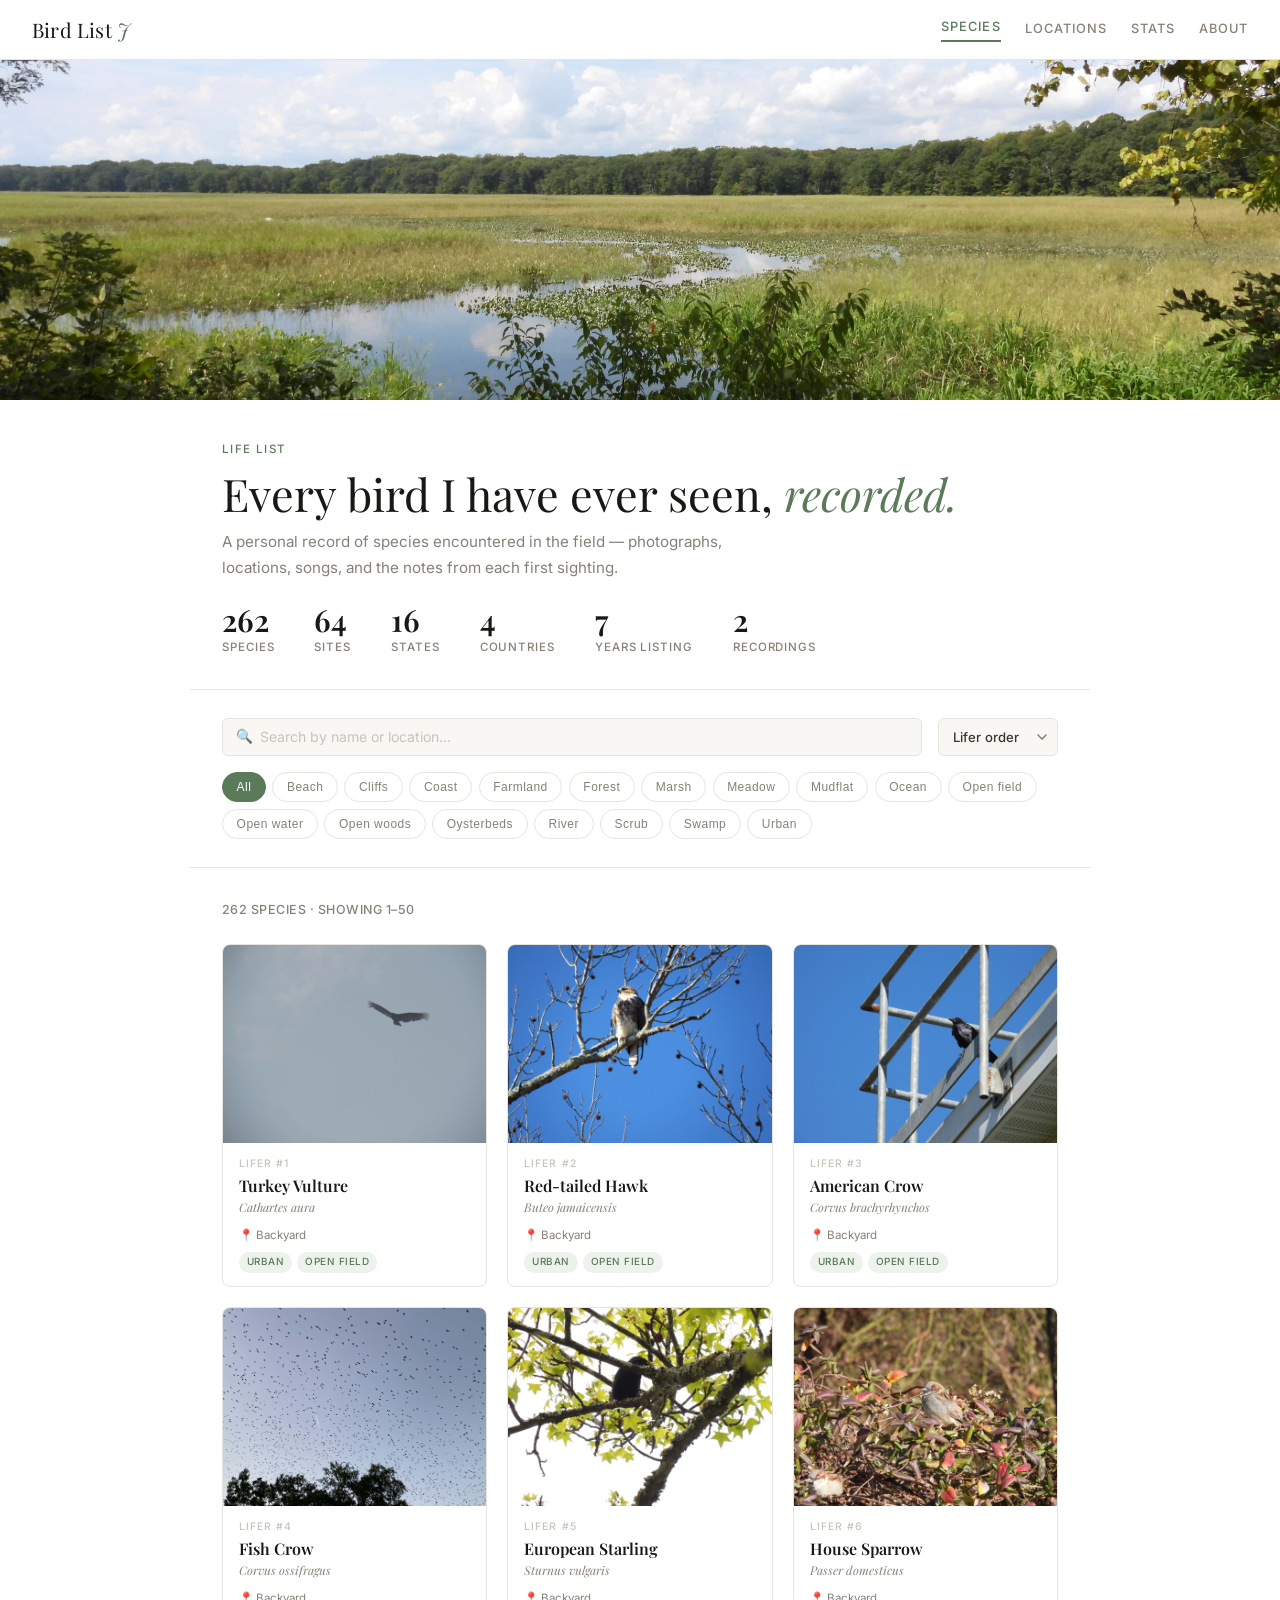
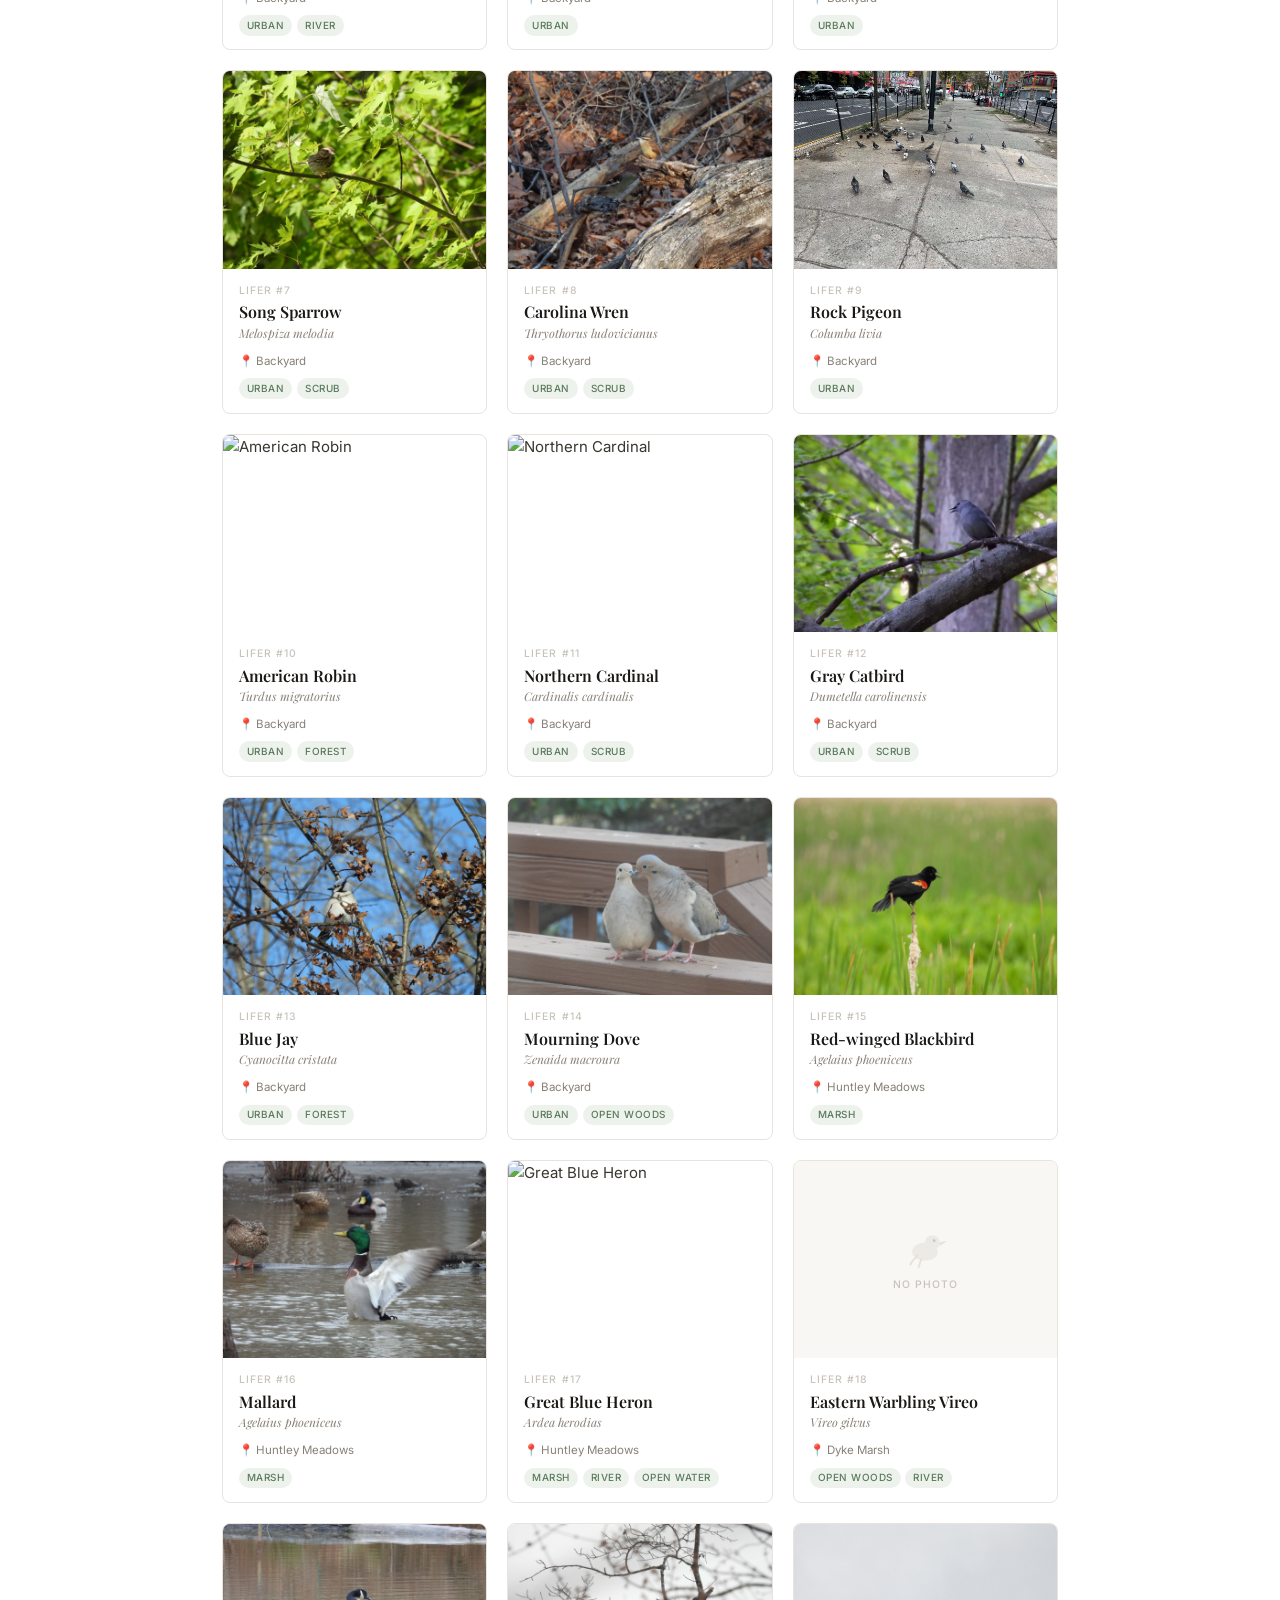
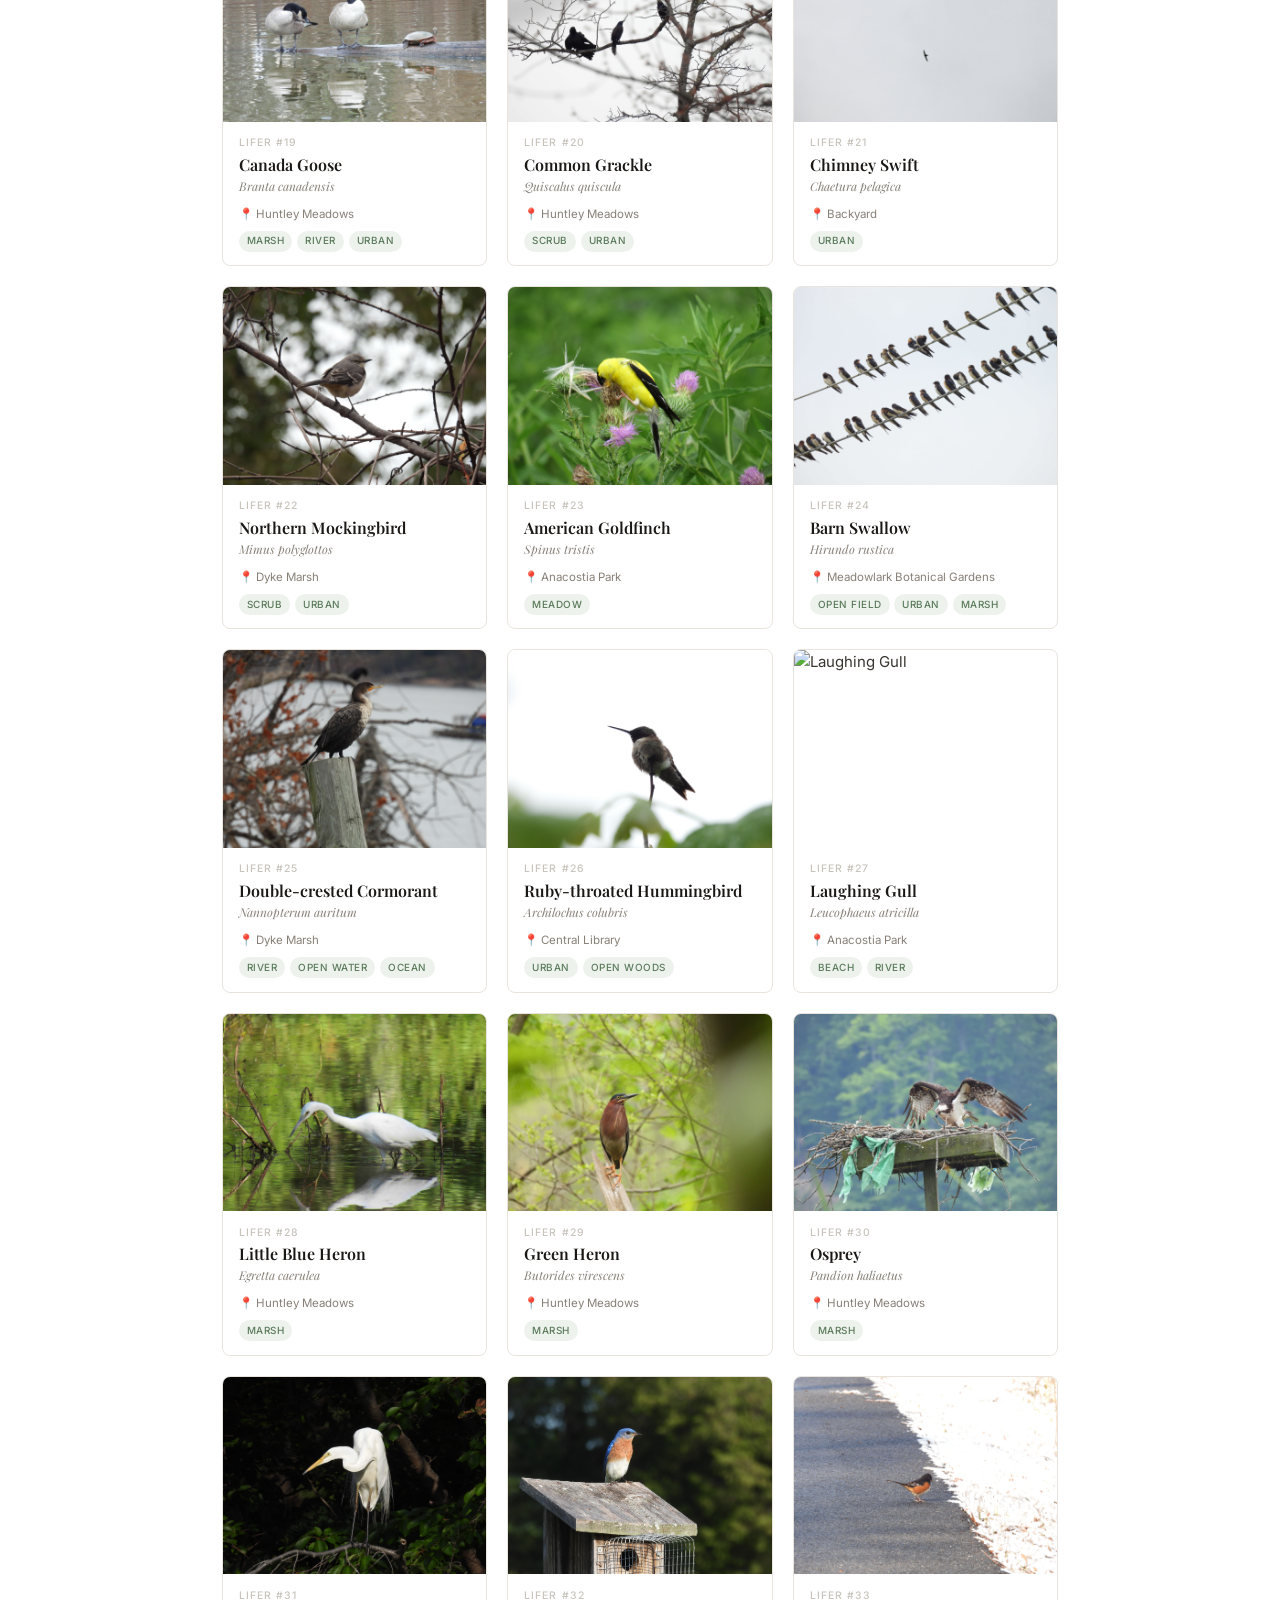
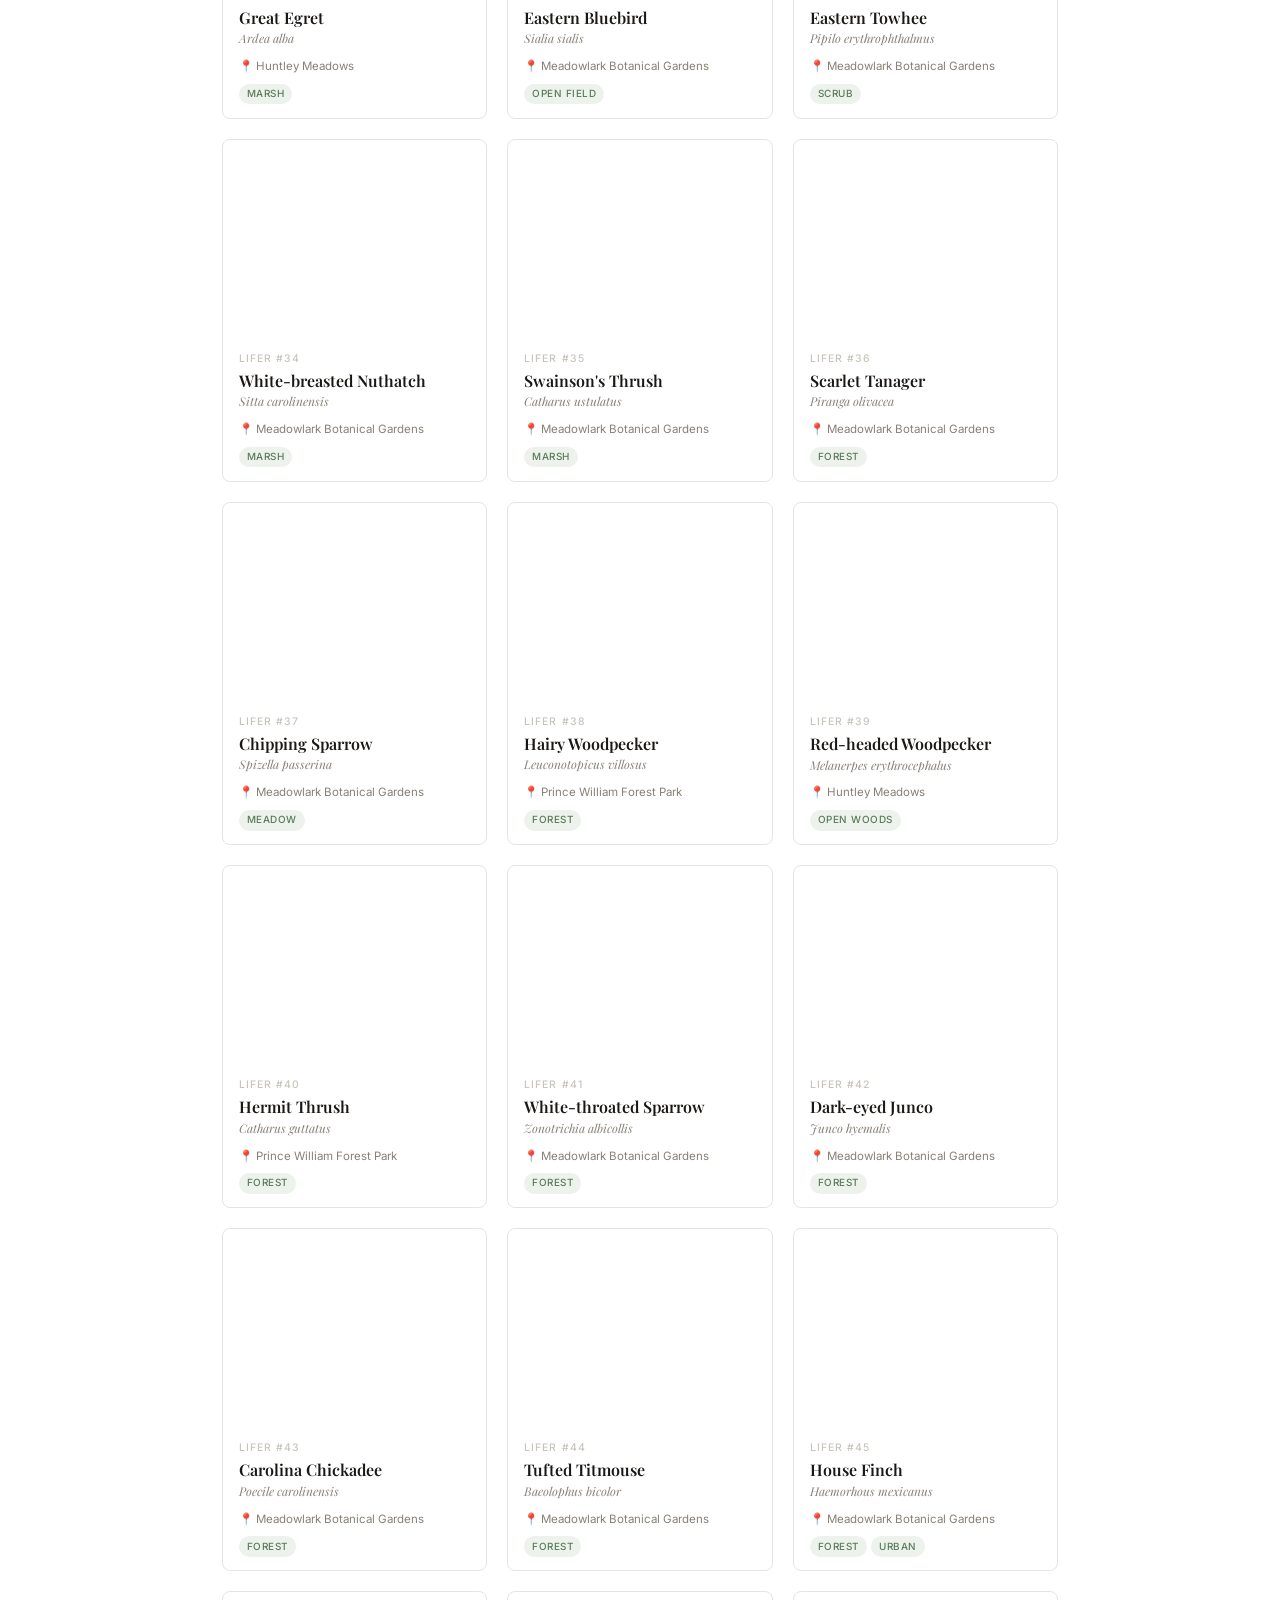
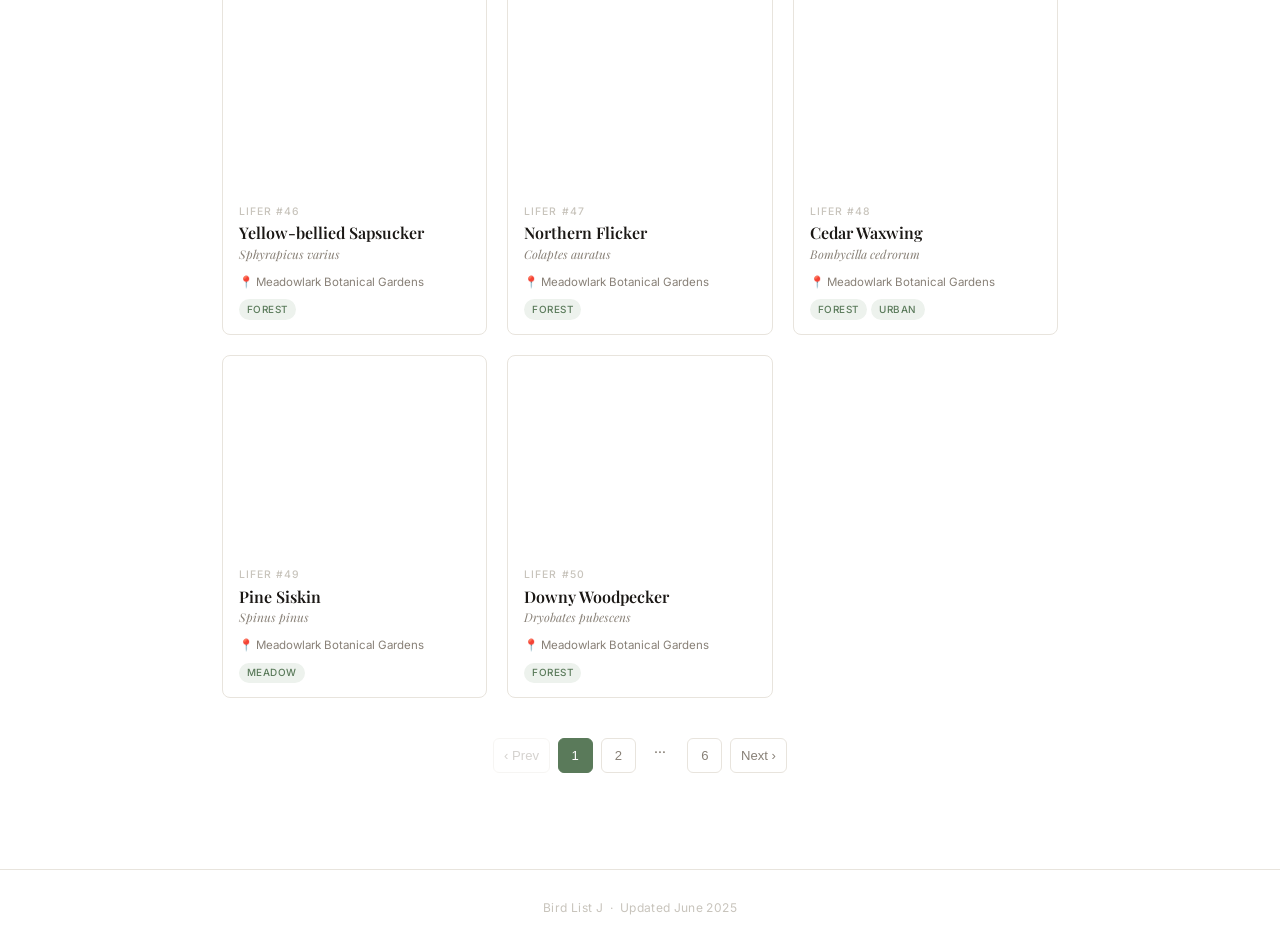
==== commit 2fd7b5c4: "Update index.html" ====
--- a/index.html
+++ b/index.html
@@ -288,18 +288,7 @@
 <div class="banner">
   <!-- To add your banner photo, replace this div with:
        <img class="banner-img" src="photos/your-banner.jpg" alt="Banner"> -->
-  <div class="banner-placeholder">
-    <svg width="80" height="80" viewBox="0 0 80 80" fill="none">
-      <ellipse cx="40" cy="50" rx="24" ry="17" fill="#aaa09a"/>
-      <circle cx="54" cy="30" r="14" fill="#aaa09a"/>
-      <polygon points="68,30 80,27 68,36" fill="#888077"/>
-      <circle cx="57" cy="27" r="2.5" fill="#3a3630"/>
-      <path d="M26 54 Q16 64 13 70" stroke="#888077" stroke-width="3" stroke-linecap="round" fill="none"/>
-      <path d="M34 60 Q30 70 28 75" stroke="#888077" stroke-width="3" stroke-linecap="round" fill="none"/>
-    </svg>
-    <span class="banner-placeholder-label">Banner photo</span>
-    <span class="banner-placeholder-hint">Upload a wide photo and replace this placeholder</span>
-  </div>
+   <img class="banner-img" src="photos/greatMarsh.JPG" alt="Banner">
 </div>
 
 <section class="page-hero">
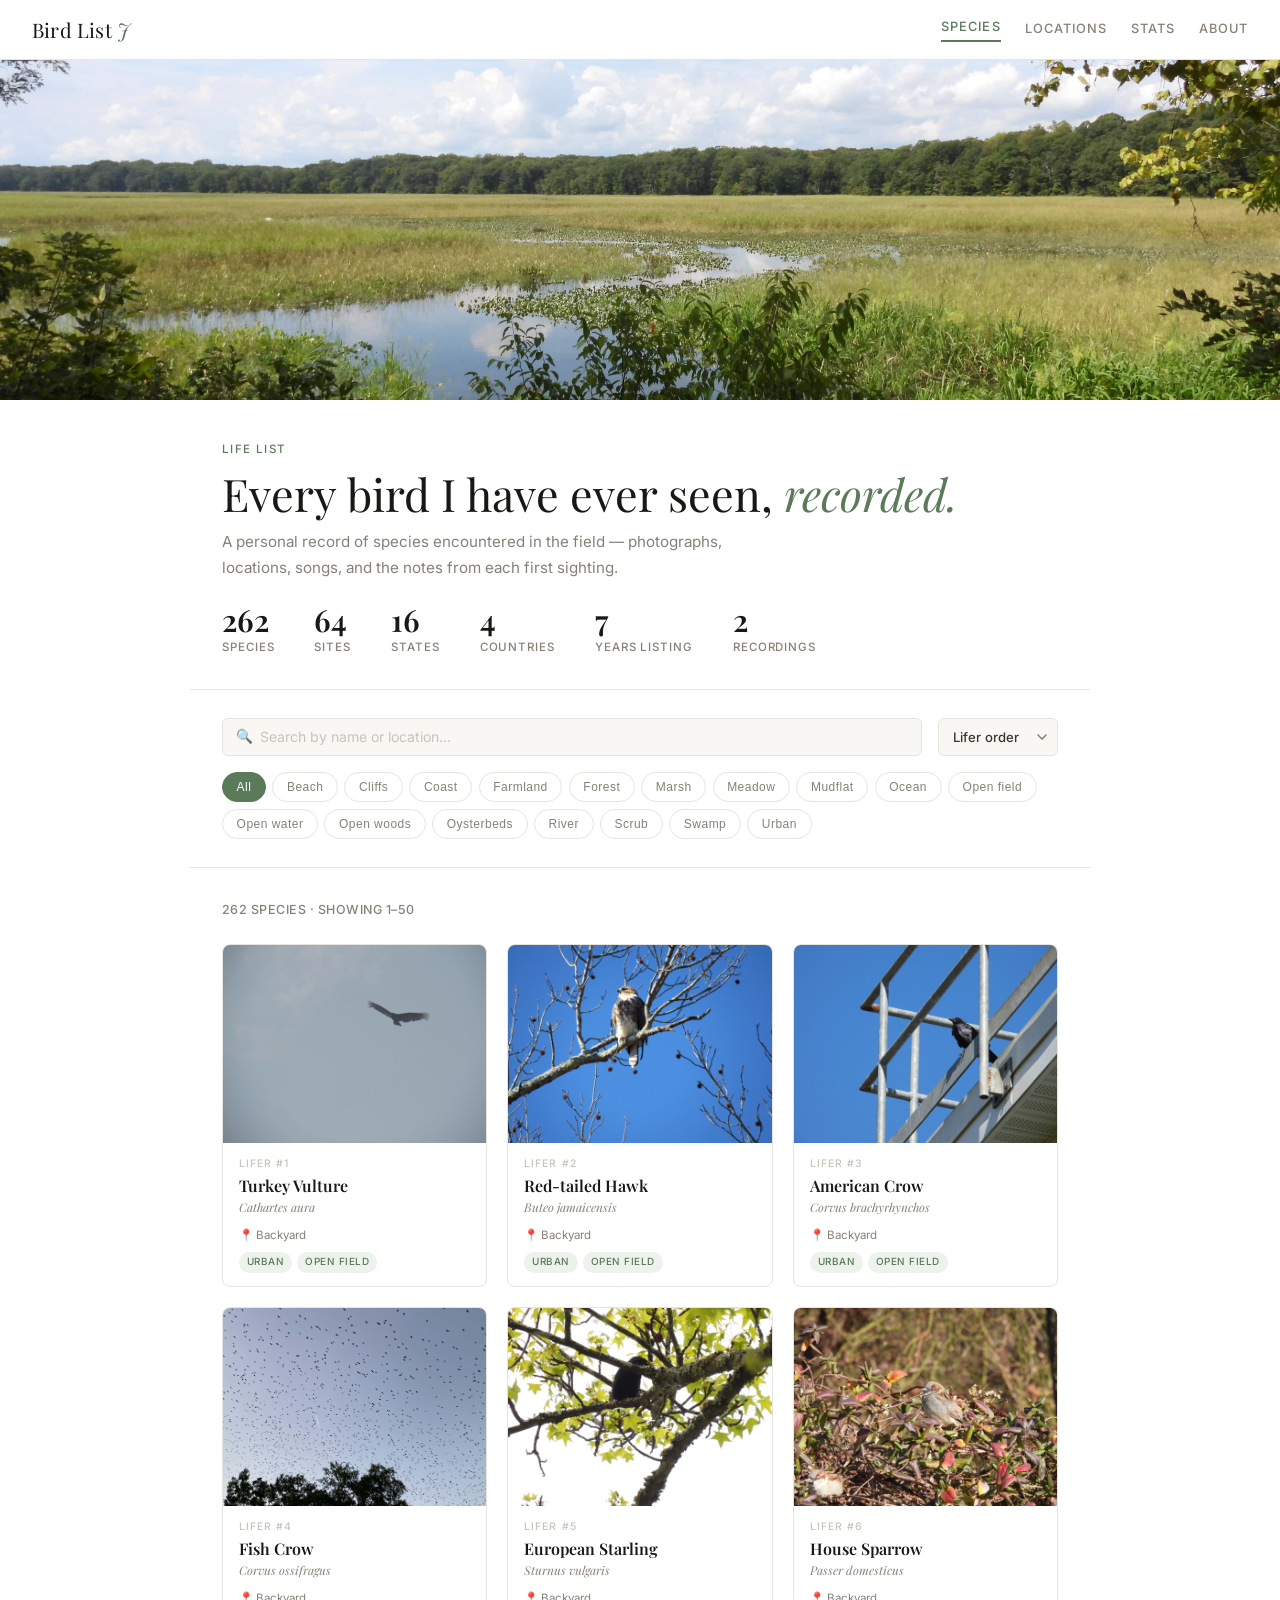
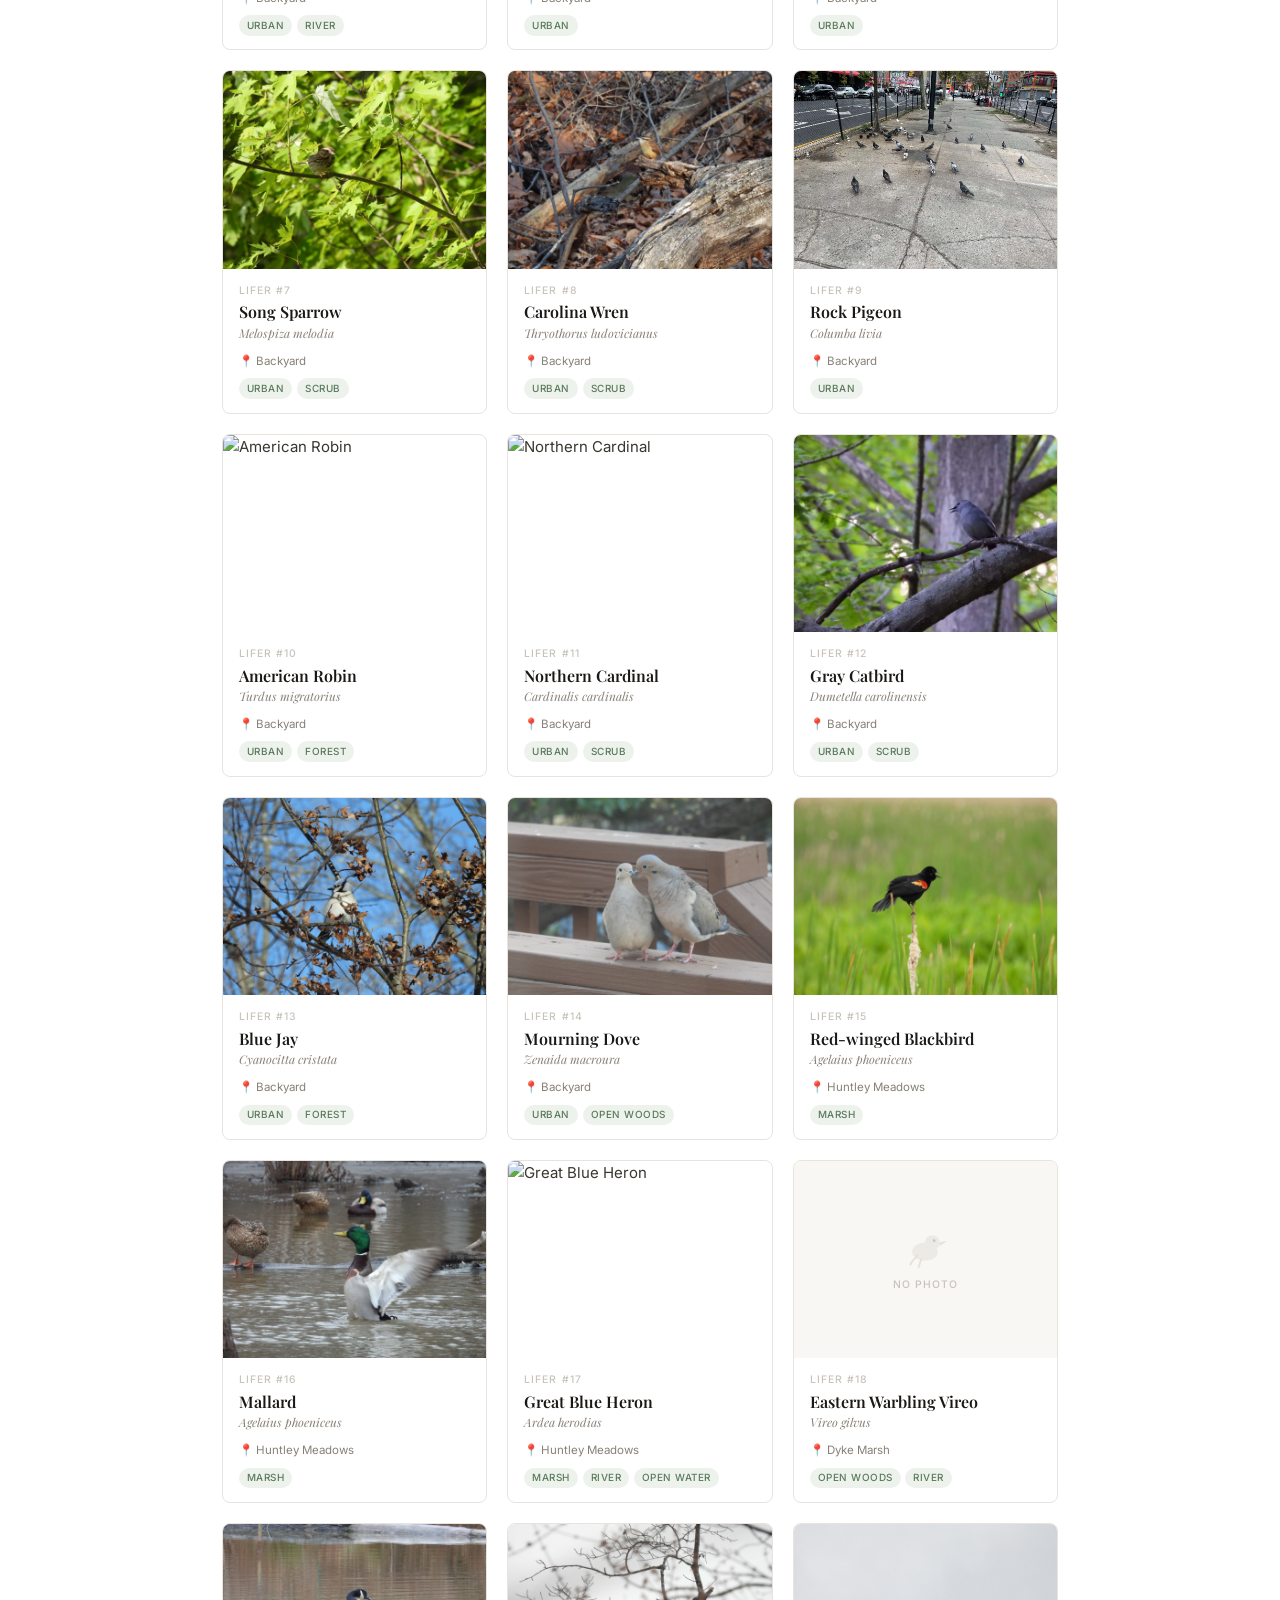
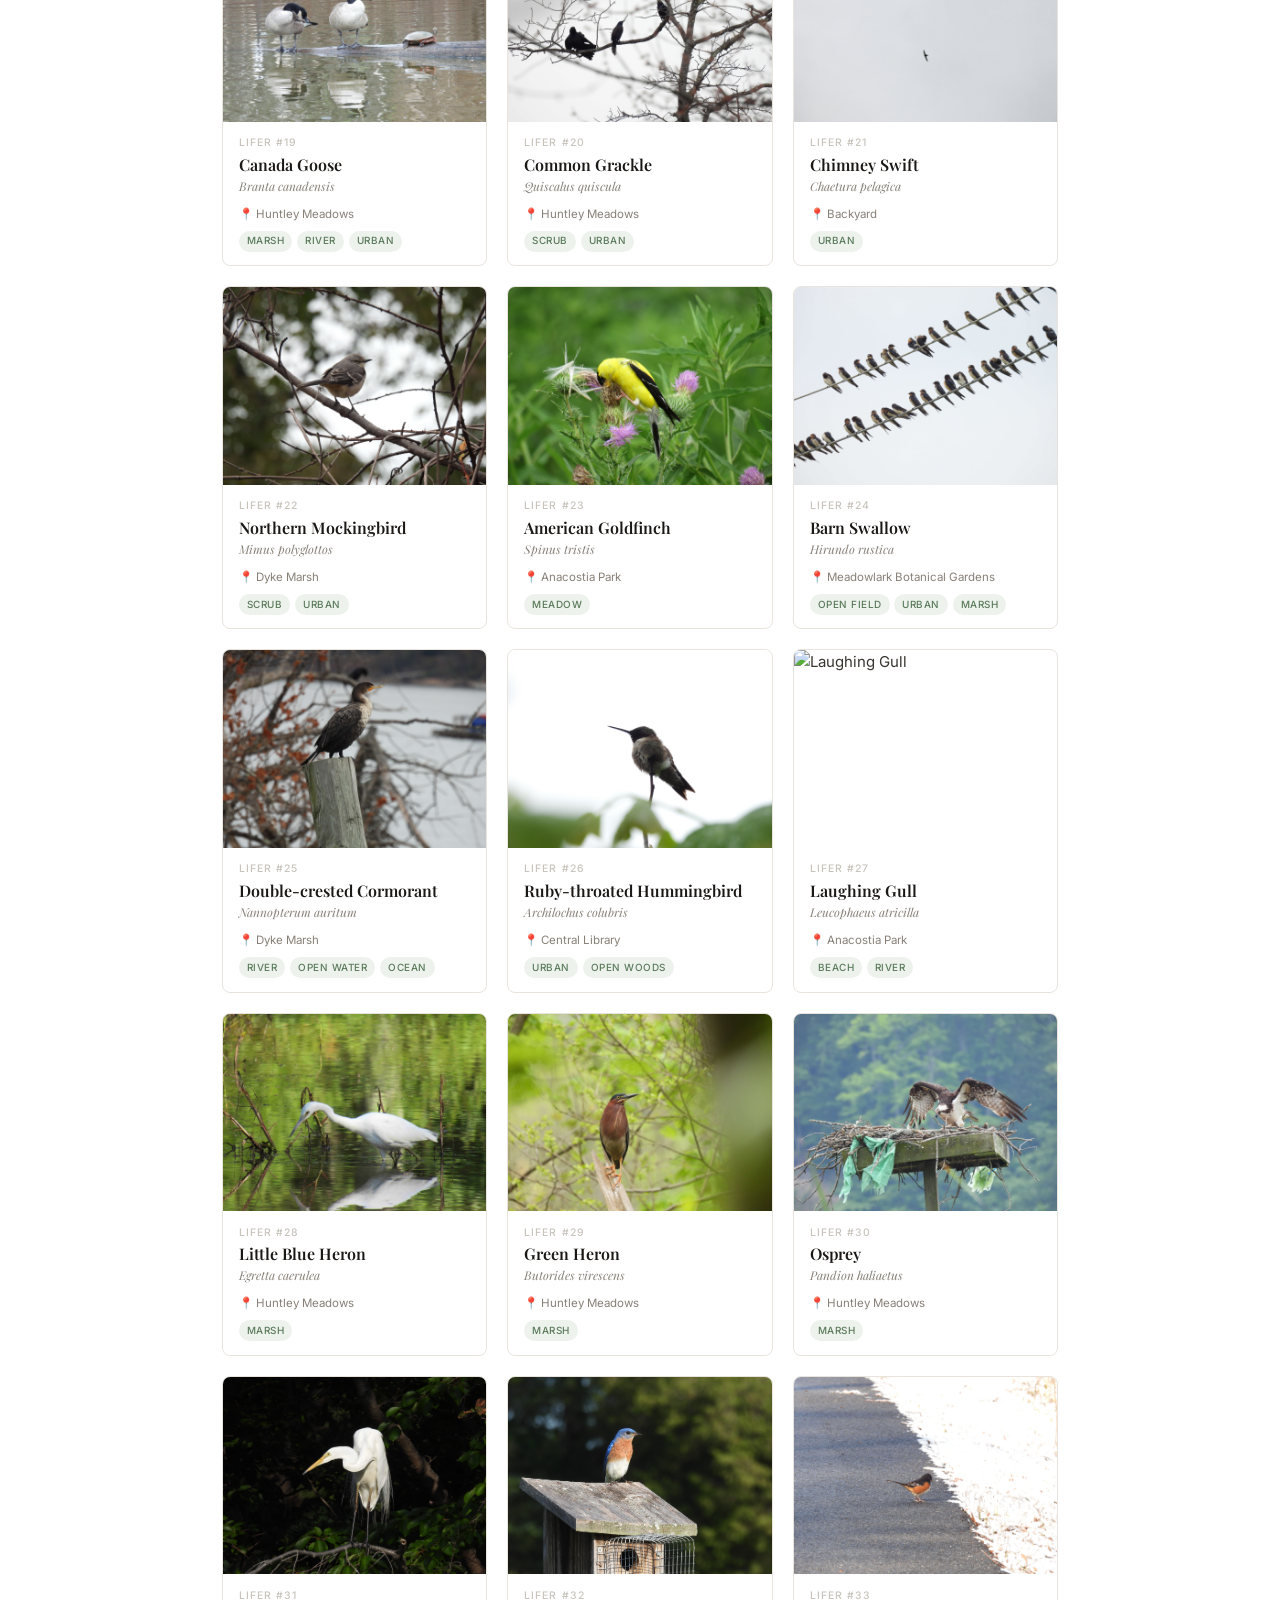
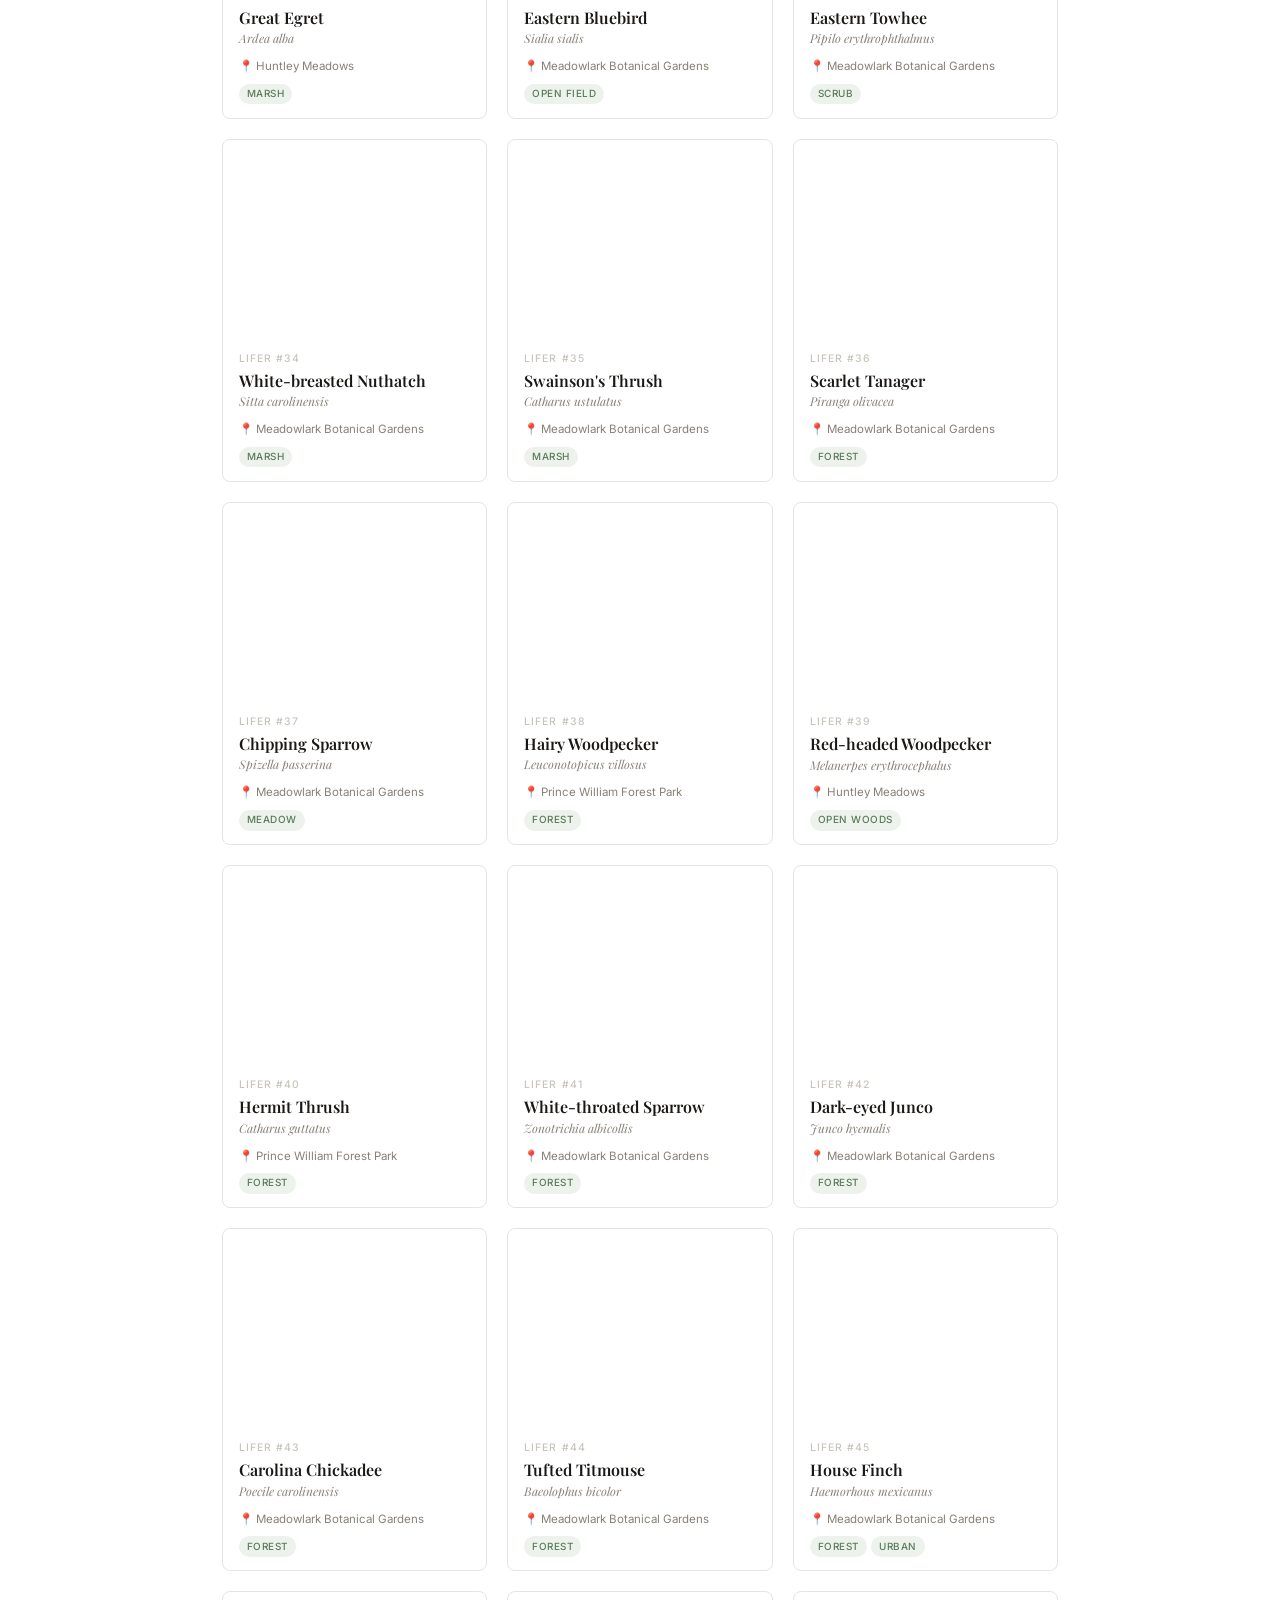
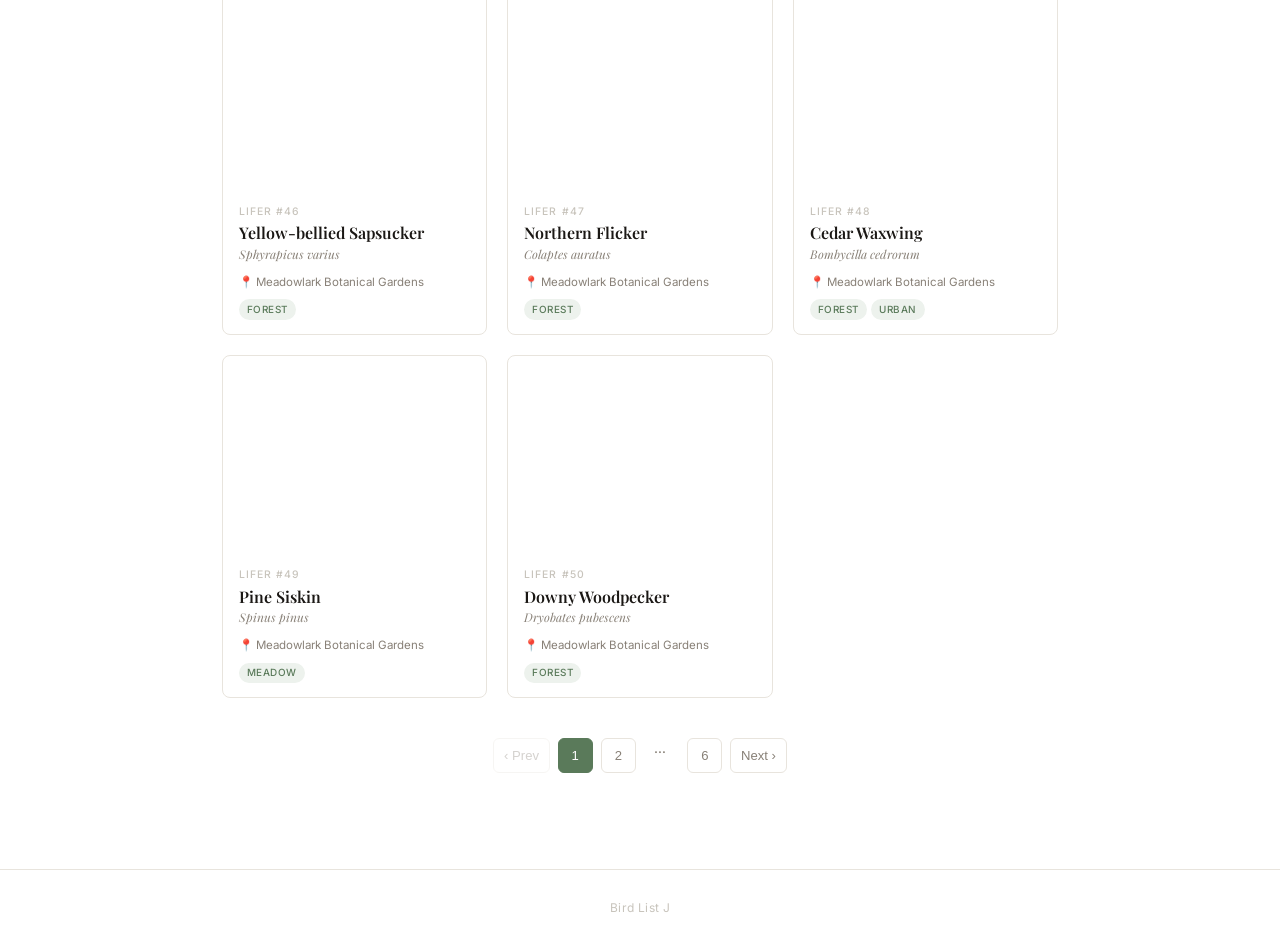
==== commit 0f5e9a2c: "Update index.html" ====
--- a/index.html
+++ b/index.html
@@ -318,7 +318,7 @@
   <div class="pagination" id="pagination"></div>
 </section>
 
-<footer>Bird List J &nbsp;·&nbsp; Updated June 2025</footer>
+<footer>Bird List J</footer>
 
 <!-- MODAL -->
 <div class="modal-overlay" id="modal-overlay">
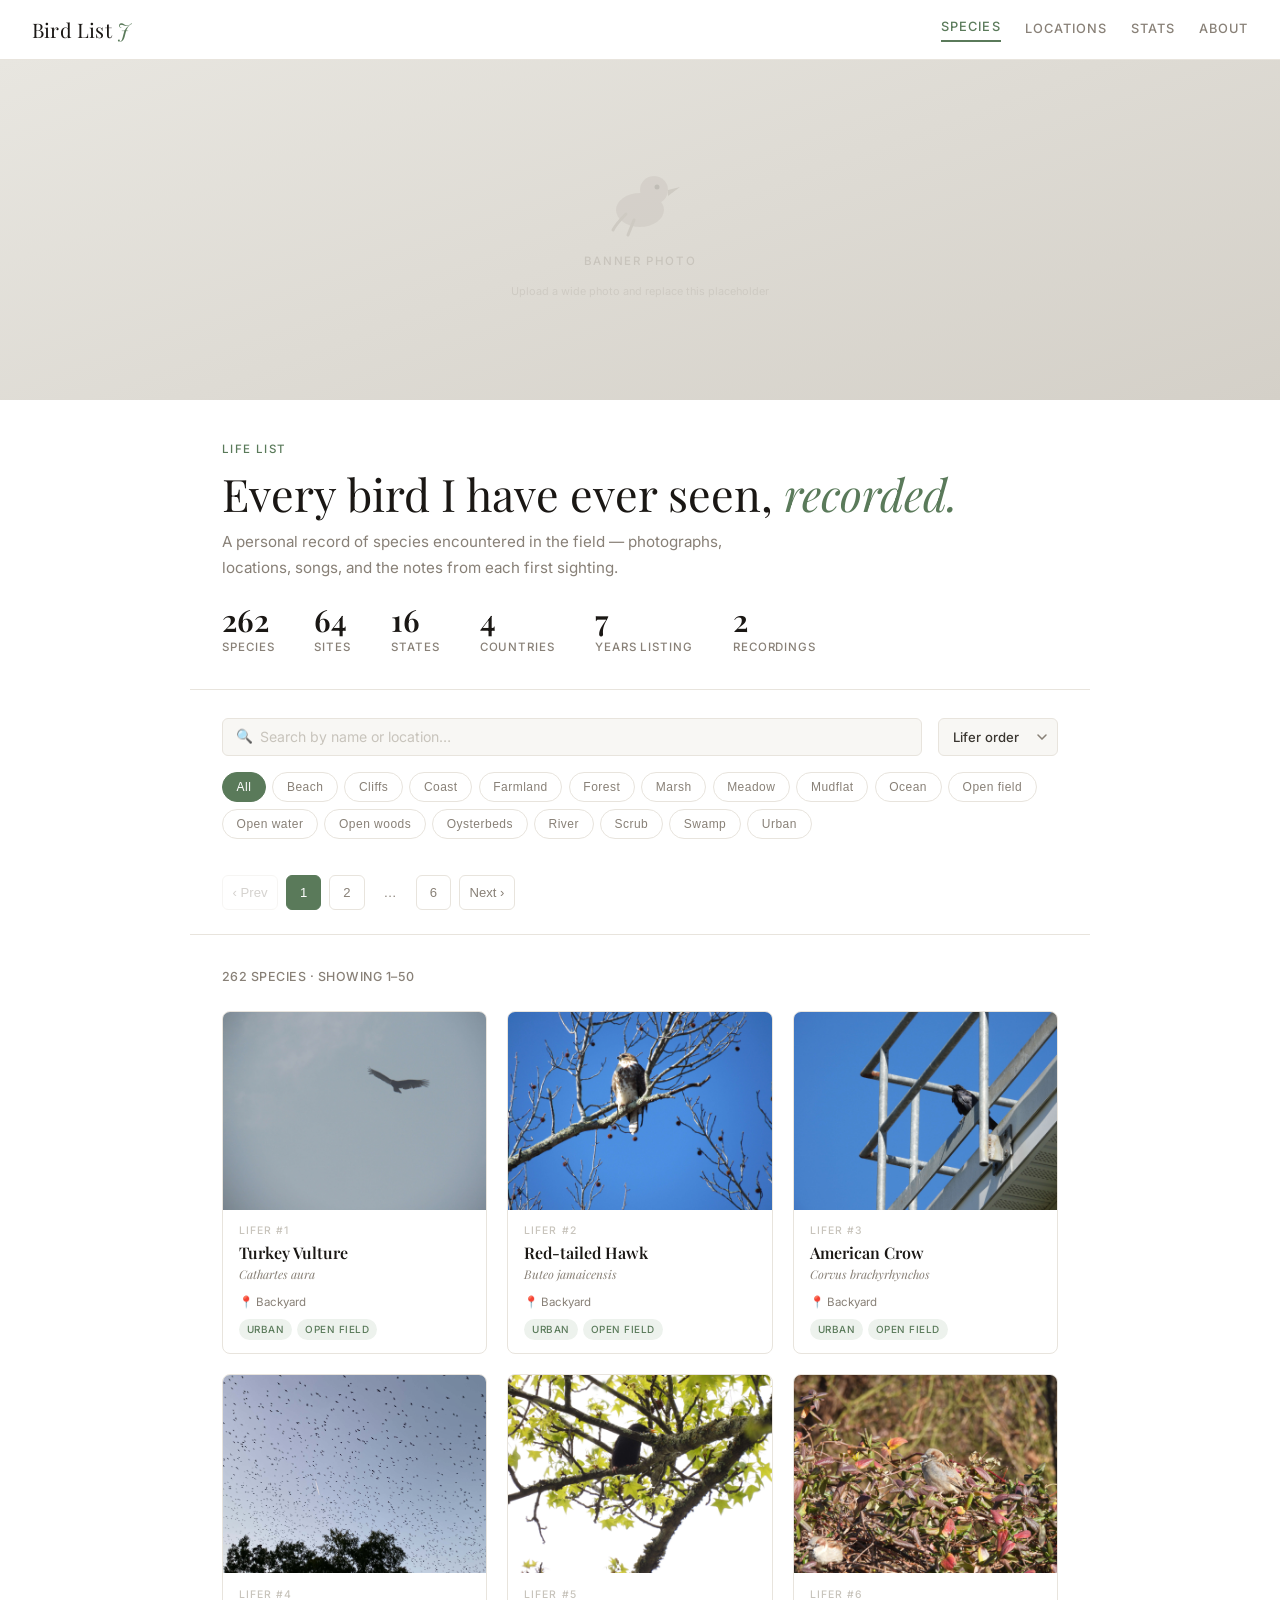
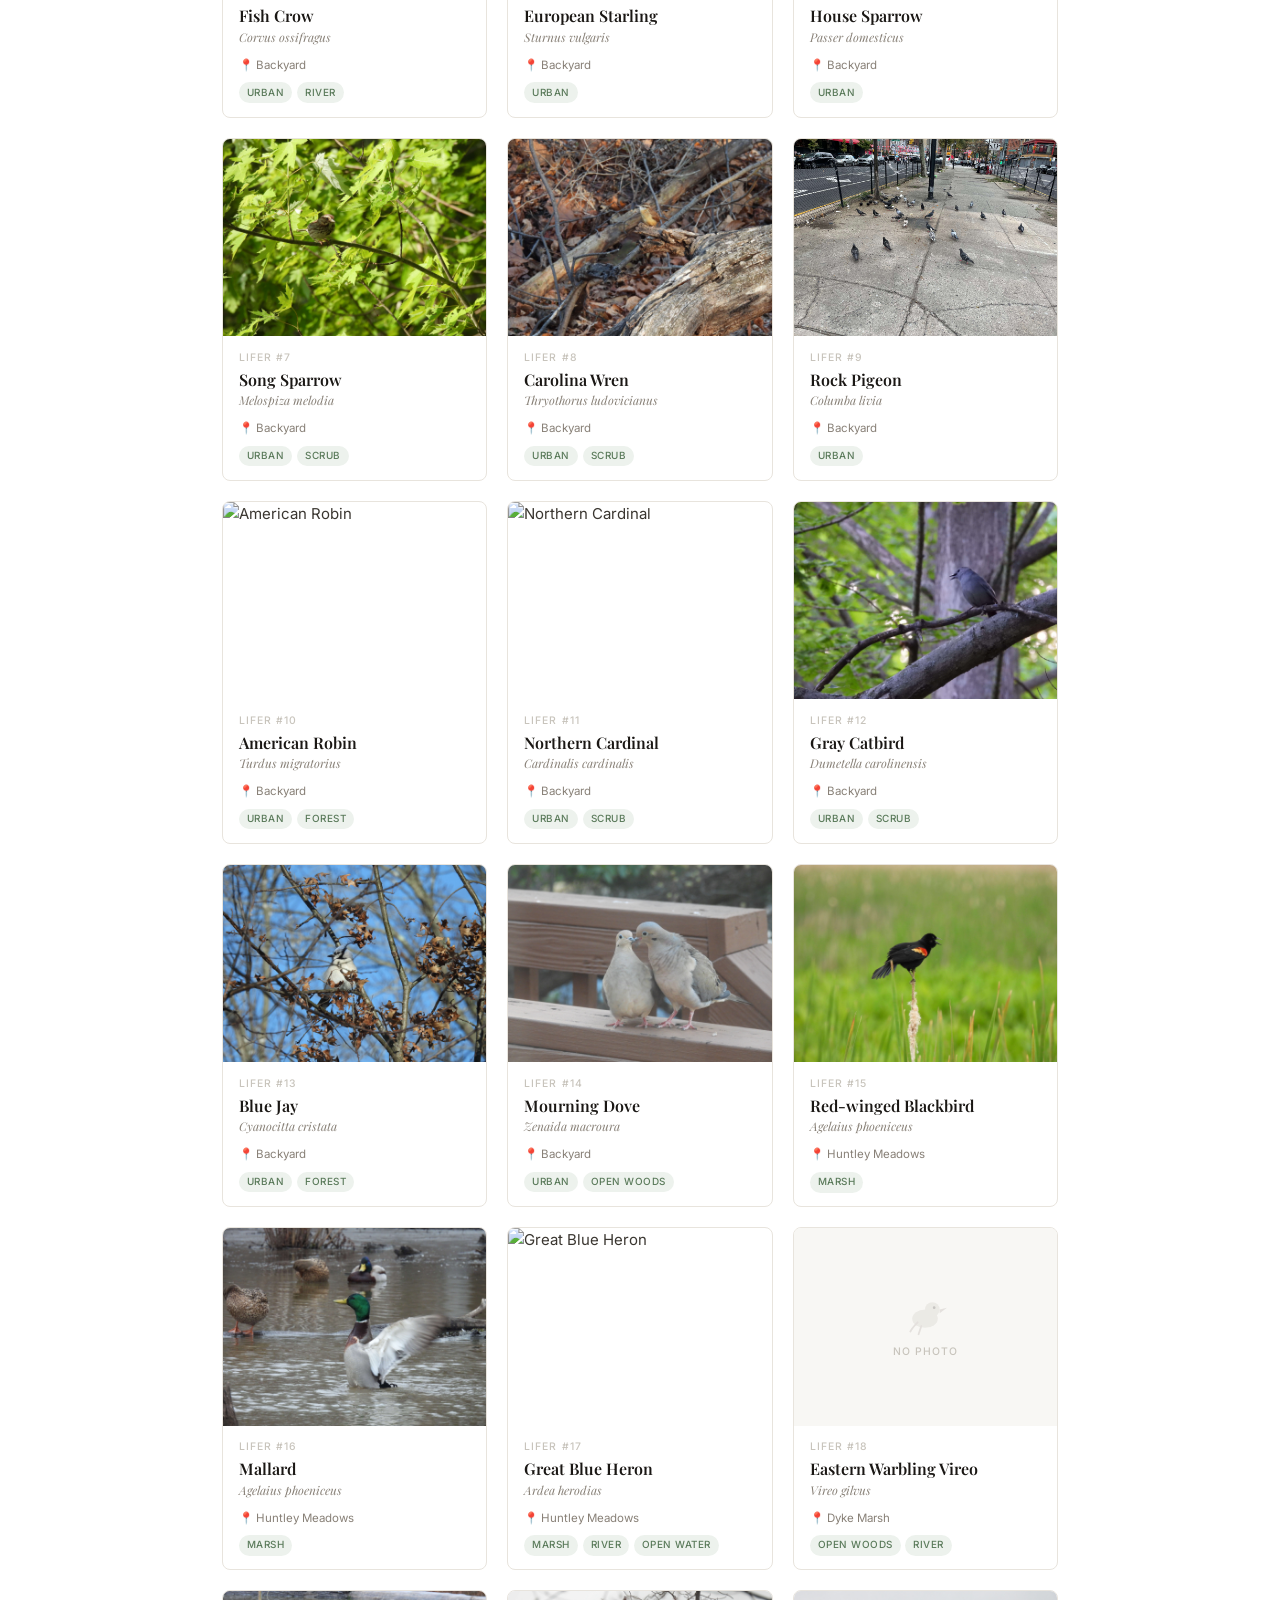
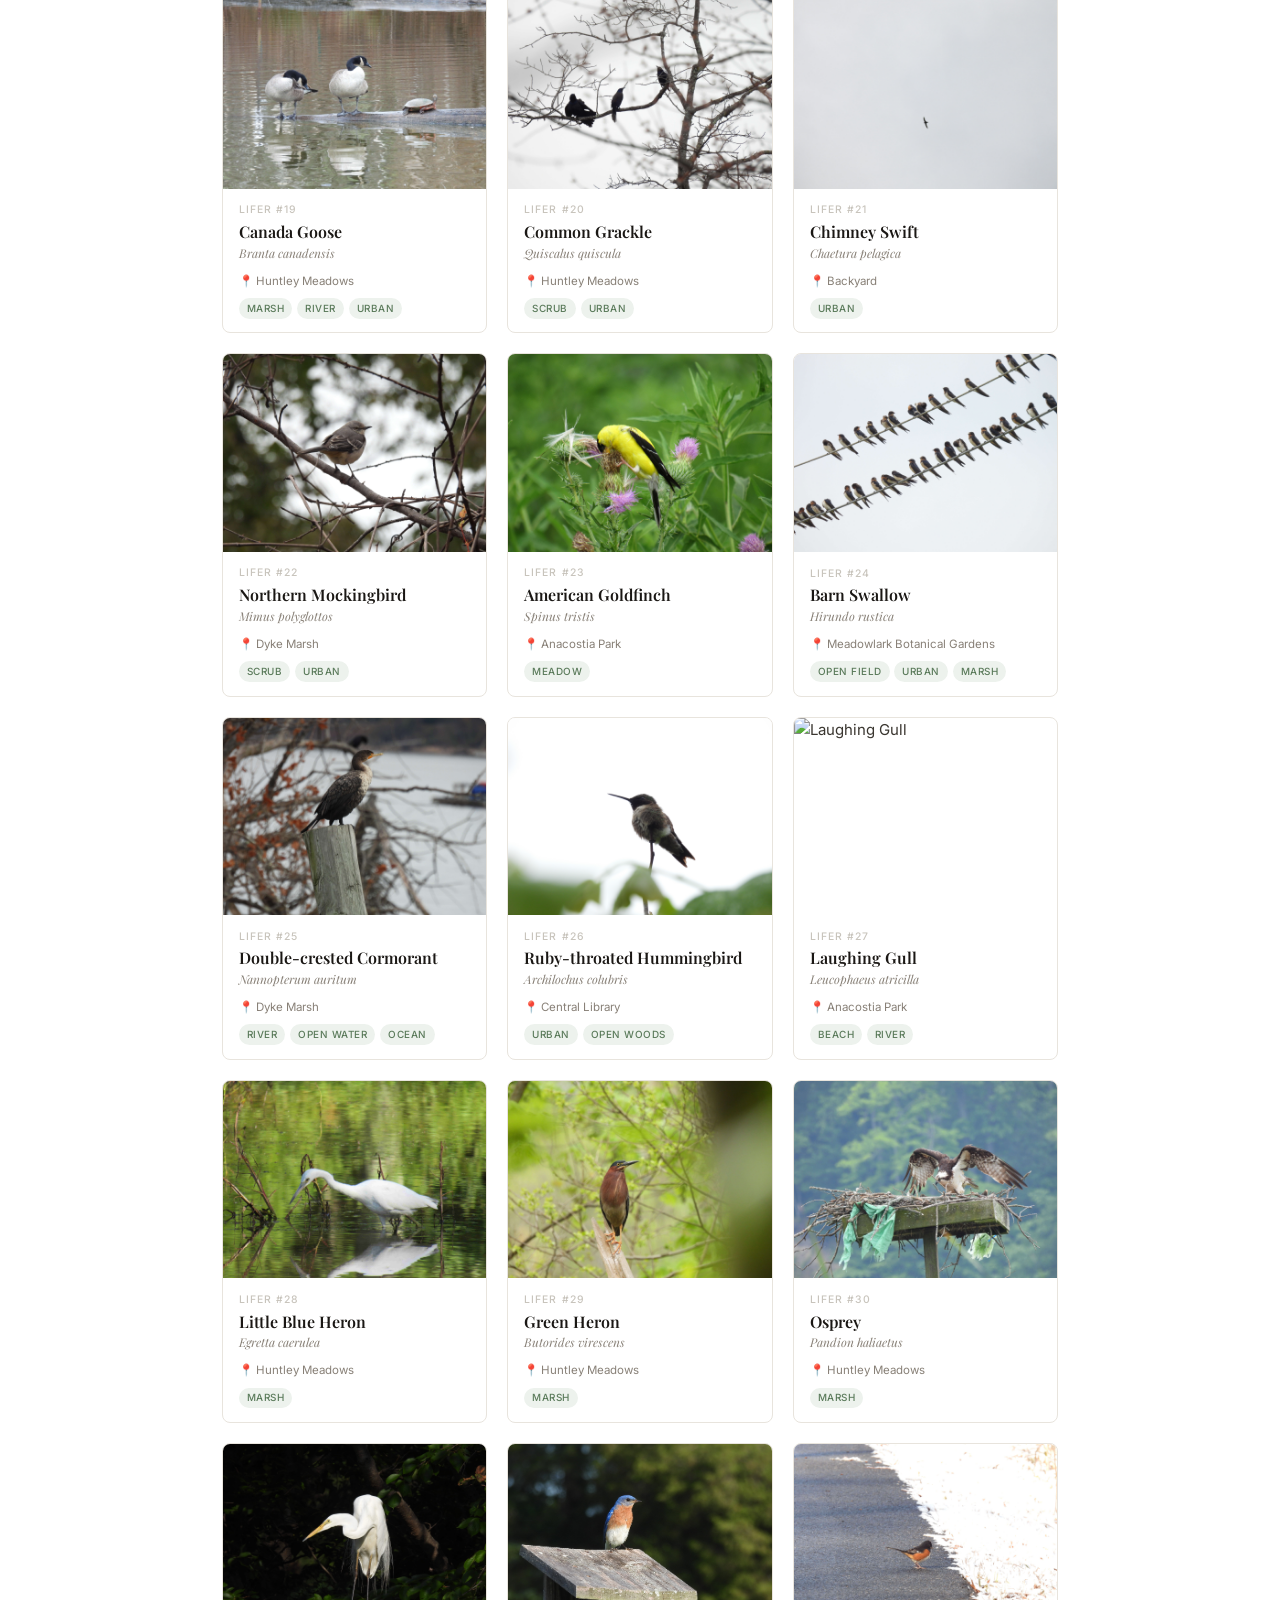
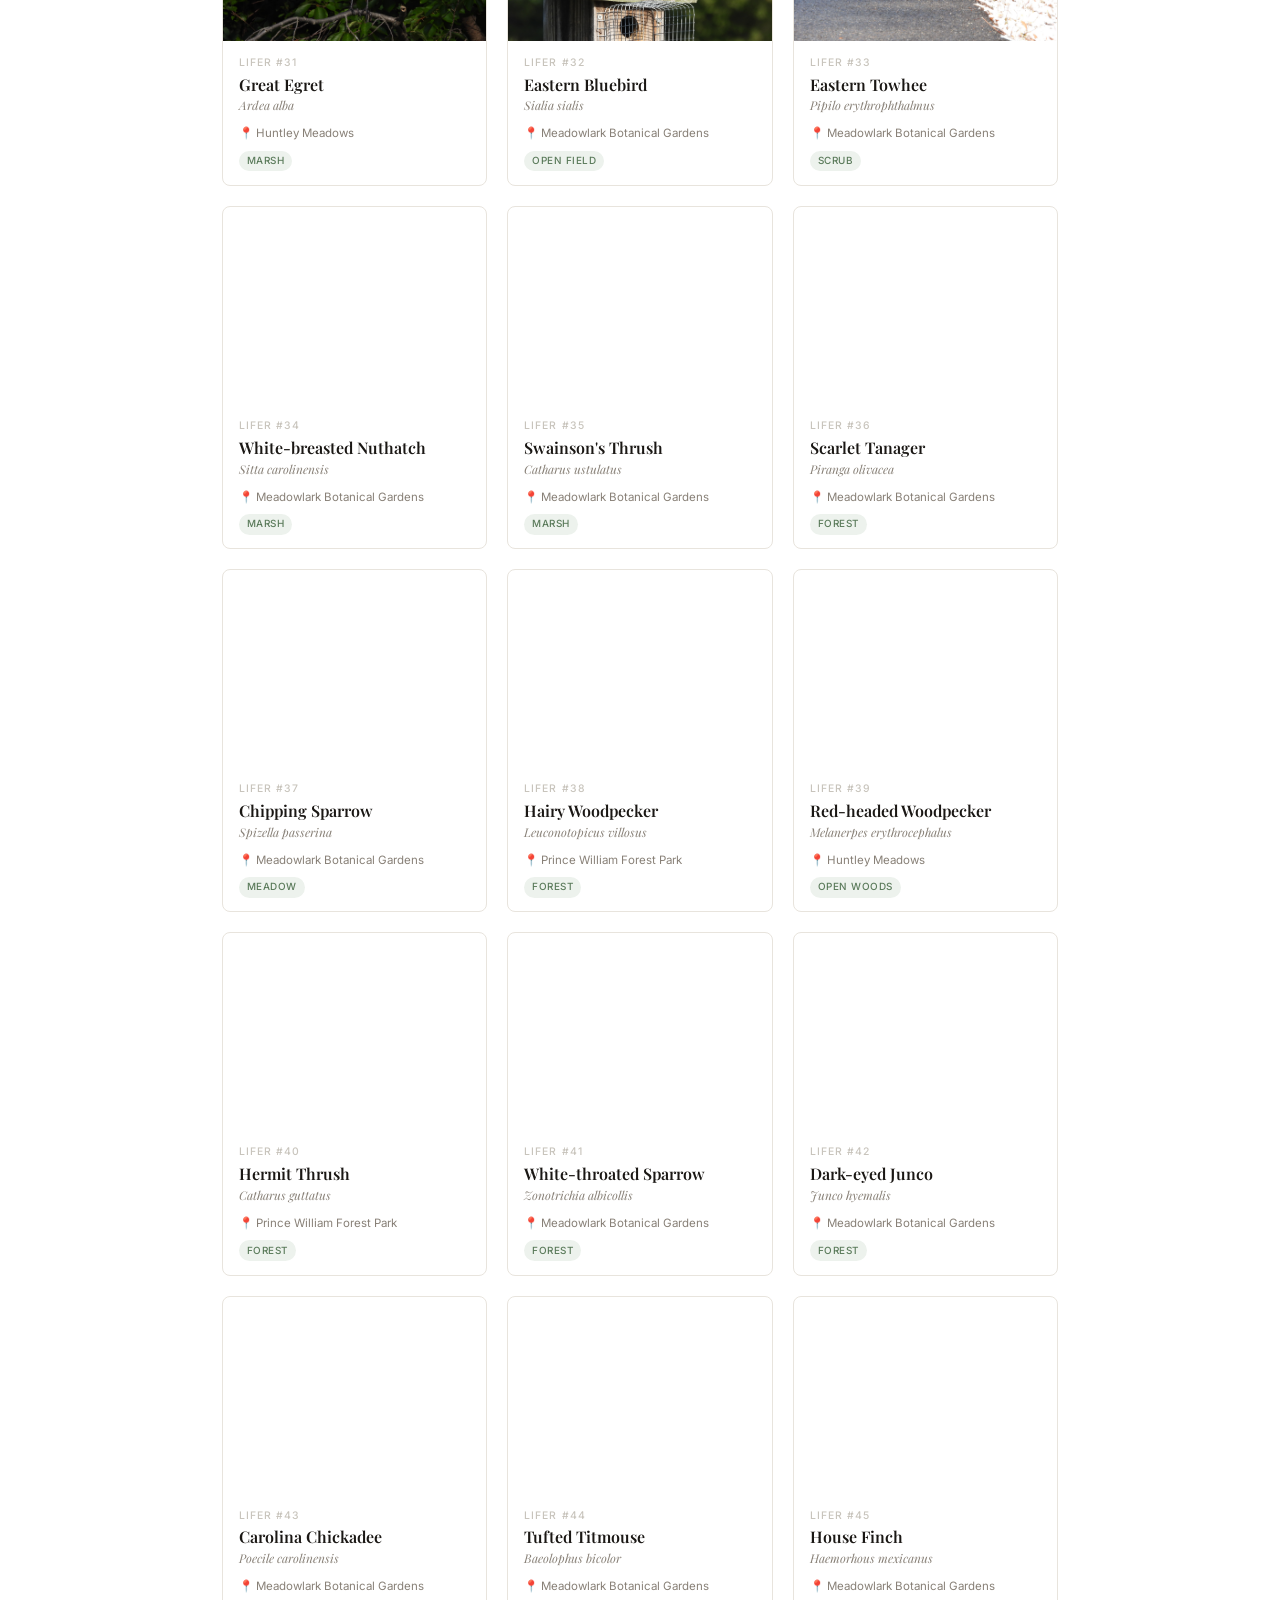
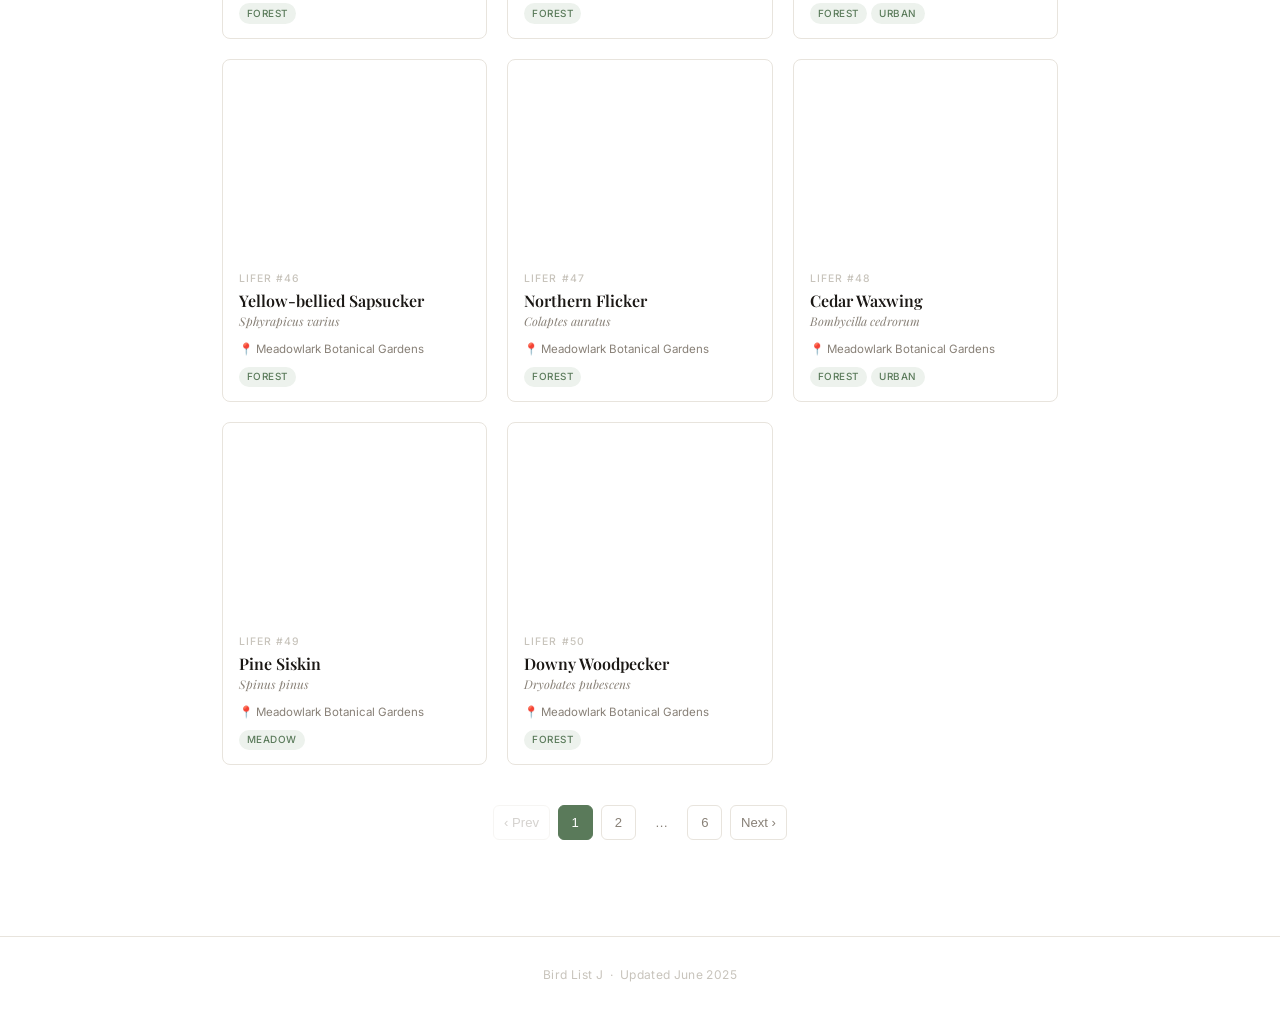
==== commit ff2c4144: "Rename index (4).html to index.html" ====
--- a/index.html
+++ b/index.html
@@ -109,6 +109,13 @@
     flex-wrap: wrap;
   }
 
+  .pagination-top {
+    margin-top: 1.25rem;
+    margin-bottom: -0.25rem;
+    justify-content: flex-start;
+    width: 100%;
+  }
+
   .page-btn {
     min-width: 2.2rem;
     height: 2.2rem;
@@ -125,8 +132,26 @@
   .page-btn:hover:not(:disabled) { border-color: var(--accent); color: var(--accent); }
   .page-btn.active { background: var(--accent); border-color: var(--accent); color: white; }
   .page-btn:disabled { opacity: 0.35; cursor: not-allowed; }
-  .page-btn.ellipsis { border: none; background: none; cursor: default; }
-  .page-btn.ellipsis:hover { color: var(--ink-light); }
+  .page-btn.ellipsis { border: none; background: none; cursor: pointer; }
+  .page-btn.ellipsis:hover { color: var(--accent); }
+
+  .page-jump-input {
+    width: 2.6rem;
+    height: 2.2rem;
+    border: 1px solid var(--accent);
+    border-radius: 6px;
+    text-align: center;
+    font-size: 0.82rem;
+    font-family: var(--sans);
+    color: var(--ink);
+    outline: none;
+    -moz-appearance: textfield;
+  }
+  .page-jump-input::-webkit-outer-spin-button,
+  .page-jump-input::-webkit-inner-spin-button {
+    -webkit-appearance: none;
+    margin: 0;
+  }
 
   /* ── MODAL ── */
   .modal-overlay {
@@ -288,7 +313,18 @@
 <div class="banner">
   <!-- To add your banner photo, replace this div with:
        <img class="banner-img" src="photos/your-banner.jpg" alt="Banner"> -->
-   <img class="banner-img" src="photos/greatMarsh.JPG" alt="Banner">
+  <div class="banner-placeholder">
+    <svg width="80" height="80" viewBox="0 0 80 80" fill="none">
+      <ellipse cx="40" cy="50" rx="24" ry="17" fill="#aaa09a"/>
+      <circle cx="54" cy="30" r="14" fill="#aaa09a"/>
+      <polygon points="68,30 80,27 68,36" fill="#888077"/>
+      <circle cx="57" cy="27" r="2.5" fill="#3a3630"/>
+      <path d="M26 54 Q16 64 13 70" stroke="#888077" stroke-width="3" stroke-linecap="round" fill="none"/>
+      <path d="M34 60 Q30 70 28 75" stroke="#888077" stroke-width="3" stroke-linecap="round" fill="none"/>
+    </svg>
+    <span class="banner-placeholder-label">Banner photo</span>
+    <span class="banner-placeholder-hint">Upload a wide photo and replace this placeholder</span>
+  </div>
 </div>
 
 <section class="page-hero">
@@ -309,6 +345,7 @@
     <option value="date-desc">Most recent</option>
   </select>
   <div class="filter-tabs" id="habitat-filters"></div>
+  <div class="pagination pagination-top" id="pagination-top"></div>
 </div>
 
 <section class="gallery-section">
@@ -318,7 +355,7 @@
   <div class="pagination" id="pagination"></div>
 </section>
 
-<footer>Bird List J</footer>
+<footer>Bird List J &nbsp;·&nbsp; Updated June 2025</footer>
 
 <!-- MODAL -->
 <div class="modal-overlay" id="modal-overlay">
@@ -401,18 +438,9 @@
   return list;
 }
 
-function renderPagination(totalItems){
-  const pagContainer=document.getElementById('pagination');
-  const totalPages=Math.ceil(totalItems/PAGE_SIZE);
+function buildPaginationInto(pagContainer,totalItems,totalPages,goToPage){
   pagContainer.innerHTML='';
   if(totalPages<=1)return;
-
-  const goToPage=(p)=>{
-    if(p<1||p>totalPages)return;
-    currentPage=p;
-    render();
-    document.querySelector('.gallery-section').scrollIntoView({behavior:'smooth',block:'start'});
-  };
 
   const prevBtn=document.createElement('button');
   prevBtn.className='page-btn';prevBtn.textContent='‹ Prev';prevBtn.disabled=currentPage===1;
@@ -427,8 +455,36 @@
     pagContainer.appendChild(btn);
   };
   const addEllipsis=()=>{
-    const span=document.createElement('span');
-    span.className='page-btn ellipsis';span.textContent='…';
+    const span=document.createElement('button');
+    span.type='button';
+    span.className='page-btn ellipsis';
+    span.textContent='…';
+    span.title='Jump to page';
+    span.addEventListener('click',()=>{
+      const input=document.createElement('input');
+      input.type='number';
+      input.className='page-jump-input';
+      input.min=1;input.max=totalPages;
+      input.placeholder='#';
+      span.replaceWith(input);
+      input.focus();
+      let committed=false;
+      const commit=()=>{
+        if(committed)return;
+        committed=true;
+        const val=parseInt(input.value,10);
+        if(val>=1&&val<=totalPages&&val!==currentPage){
+          goToPage(val);
+        } else if(input.isConnected){
+          input.replaceWith(span);
+        }
+      };
+      input.addEventListener('keydown',e=>{
+        if(e.key==='Enter'){e.preventDefault();commit();}
+        else if(e.key==='Escape'){committed=true;if(input.isConnected)input.replaceWith(span);}
+      });
+      input.addEventListener('blur',commit);
+    });
     pagContainer.appendChild(span);
   };
 
@@ -444,6 +500,20 @@
   nextBtn.className='page-btn';nextBtn.textContent='Next ›';nextBtn.disabled=currentPage===totalPages;
   nextBtn.addEventListener('click',()=>goToPage(currentPage+1));
   pagContainer.appendChild(nextBtn);
+}
+
+function renderPagination(totalItems){
+  const totalPages=Math.ceil(totalItems/PAGE_SIZE);
+
+  const goToPage=(p)=>{
+    if(p<1||p>totalPages)return;
+    currentPage=p;
+    render();
+    document.querySelector('.gallery-section').scrollIntoView({behavior:'smooth',block:'start'});
+  };
+
+  buildPaginationInto(document.getElementById('pagination'),totalItems,totalPages,goToPage);
+  buildPaginationInto(document.getElementById('pagination-top'),totalItems,totalPages,goToPage);
 }
 
 function render(){
@@ -455,6 +525,7 @@
   if(fullList.length===0){
     empty.style.display='block';countEl.textContent='';
     document.getElementById('pagination').innerHTML='';
+    document.getElementById('pagination-top').innerHTML='';
     return;
   }
   empty.style.display='none';
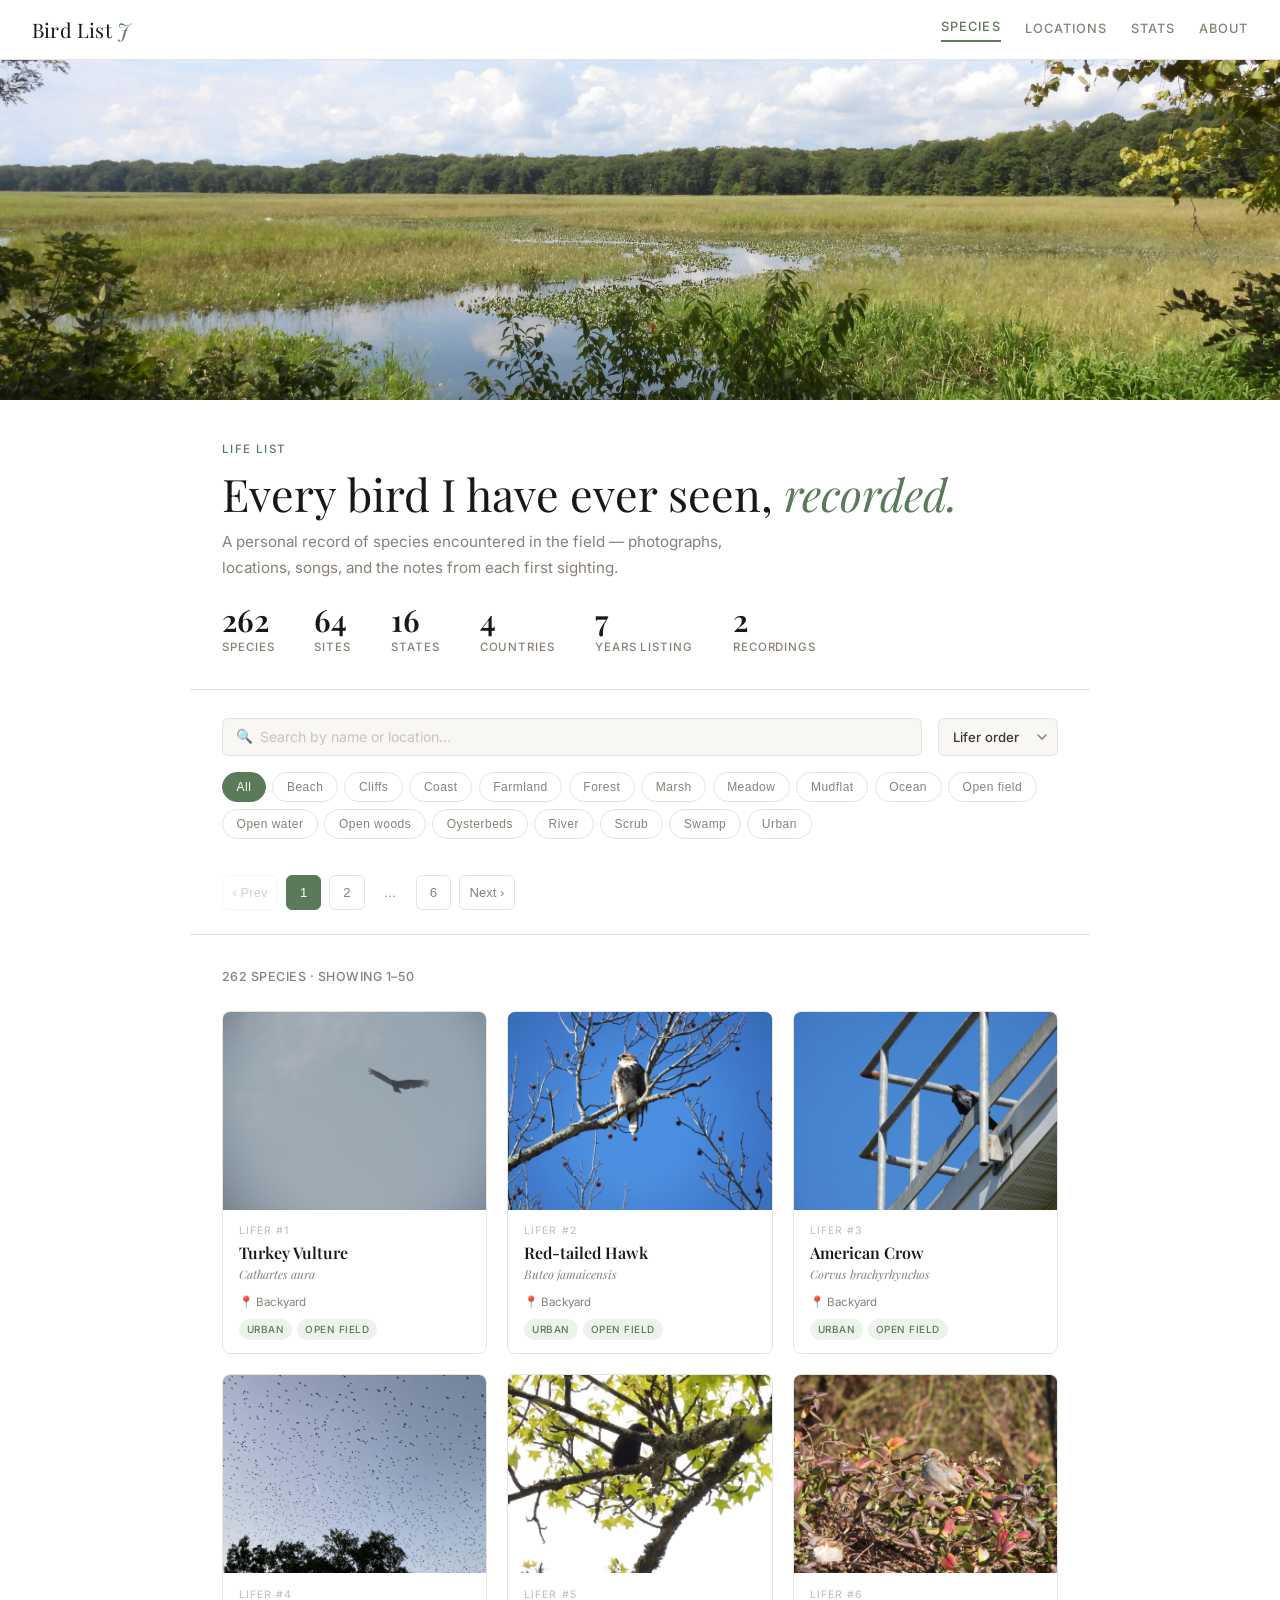
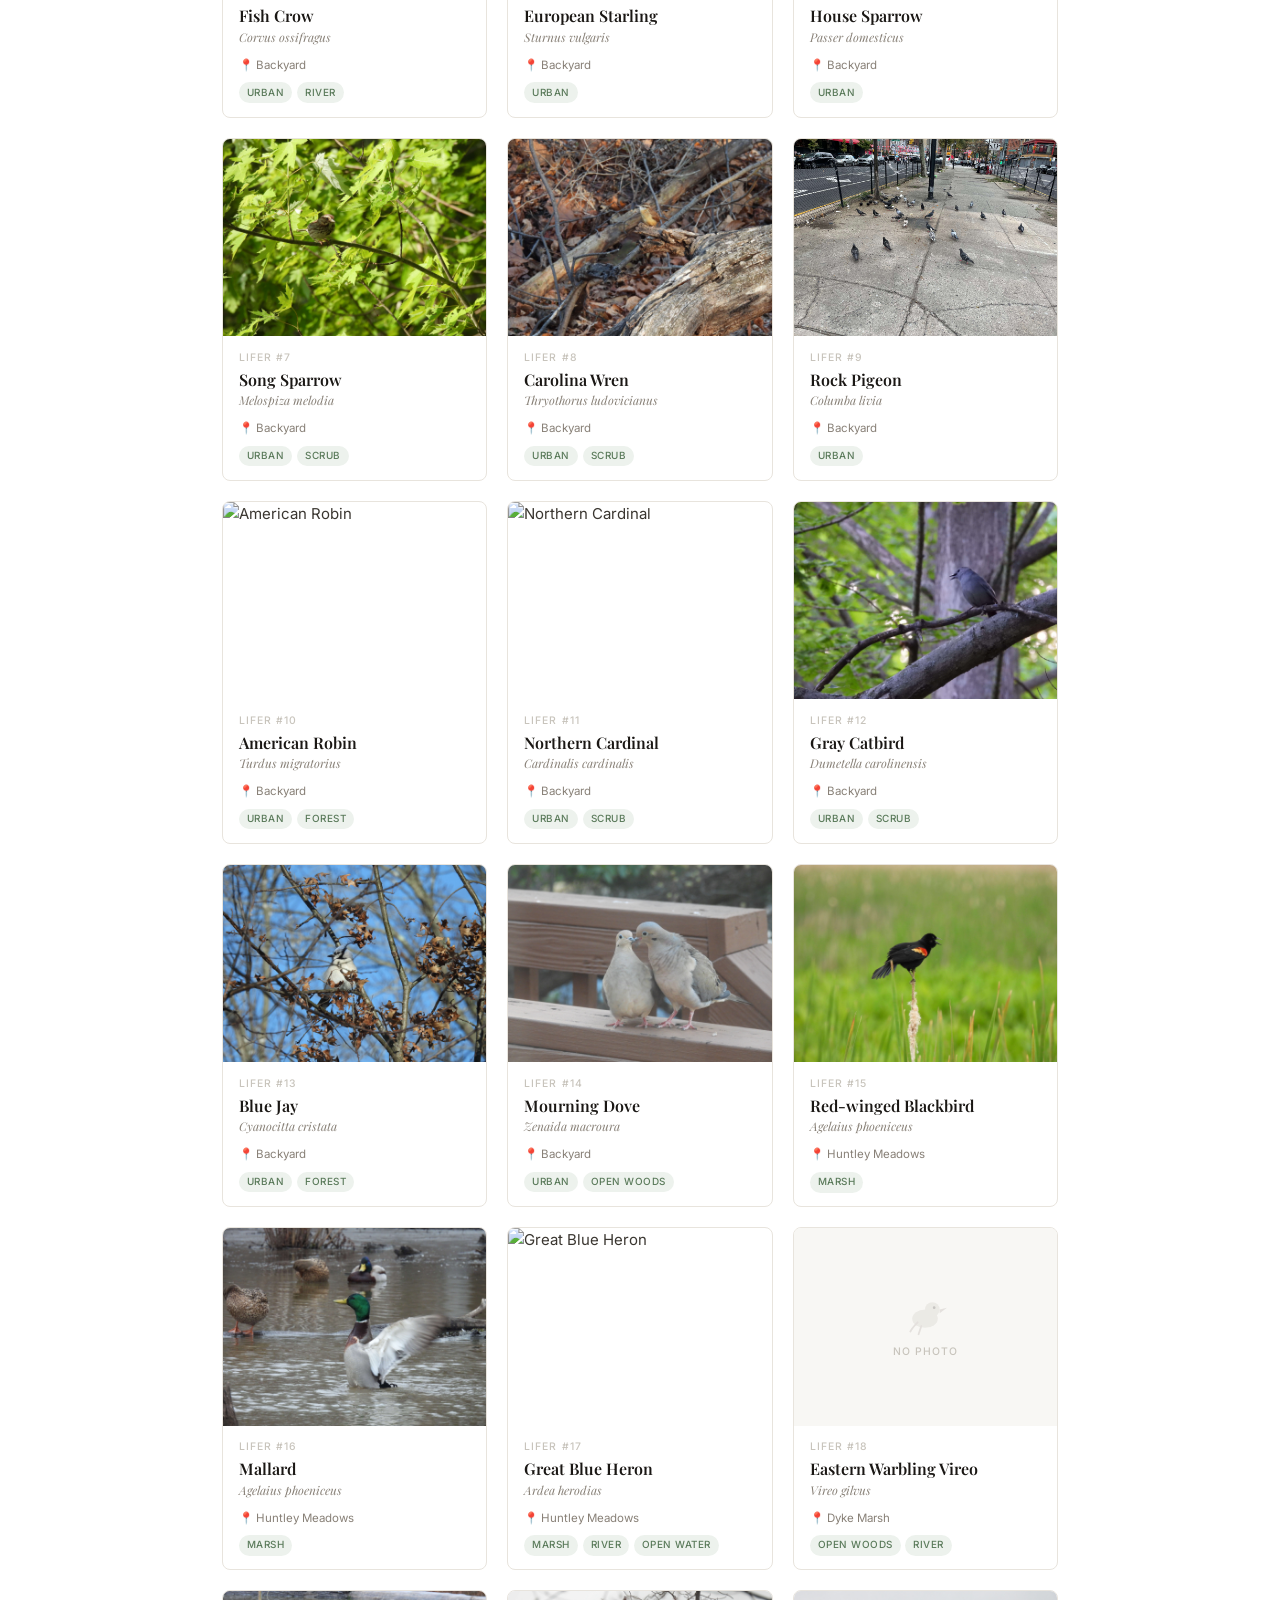
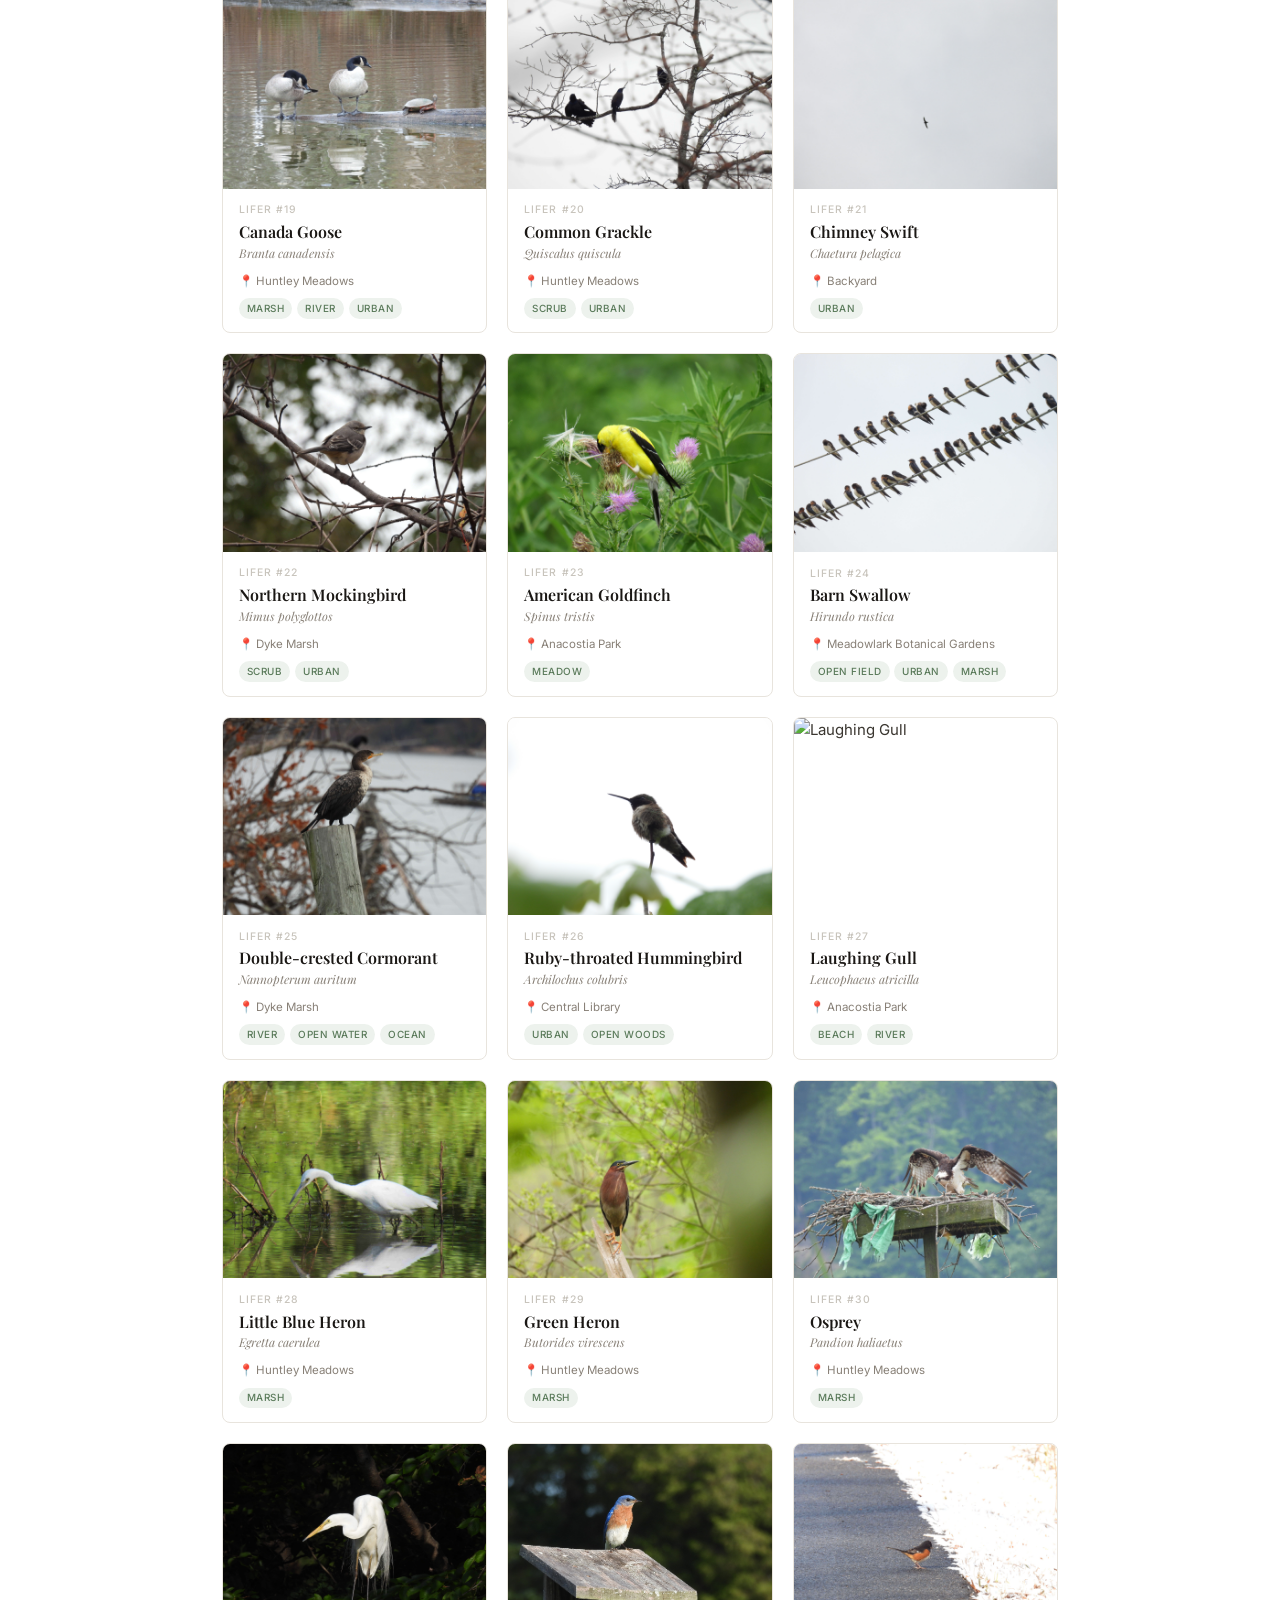
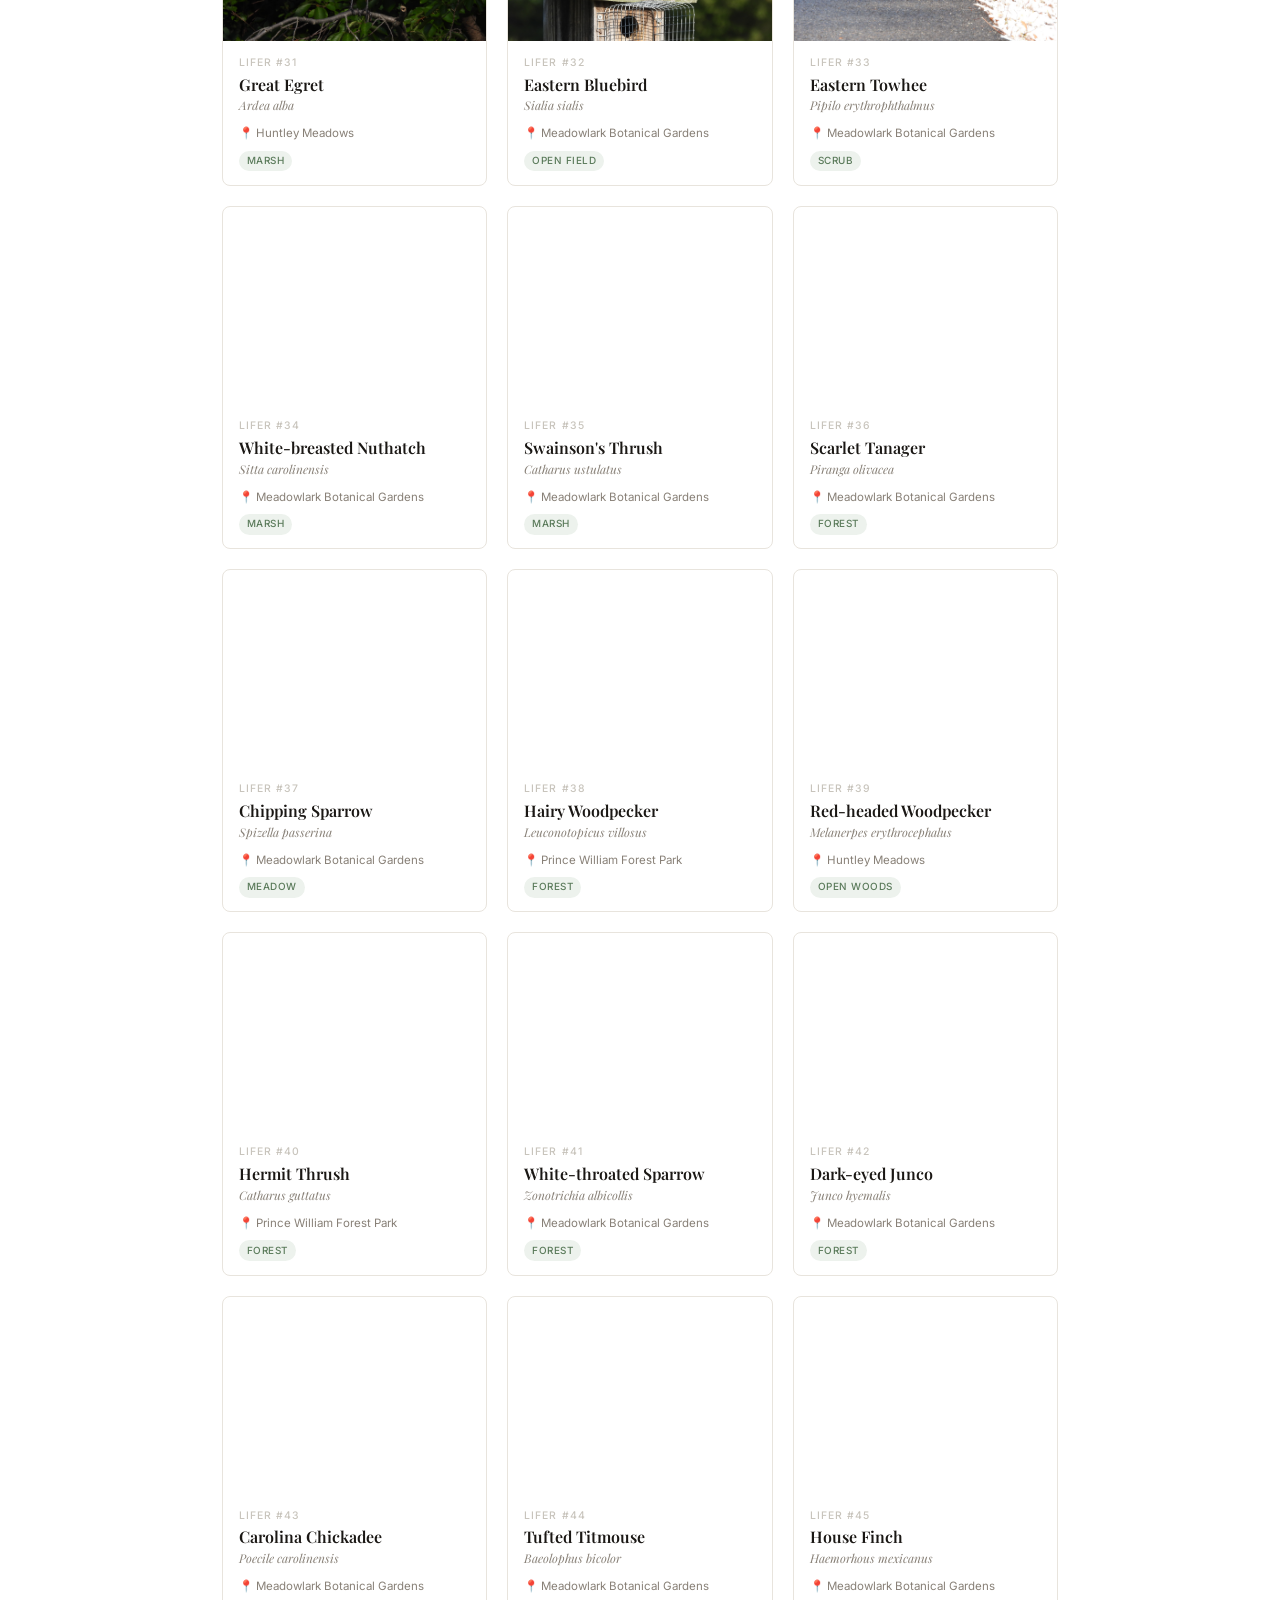
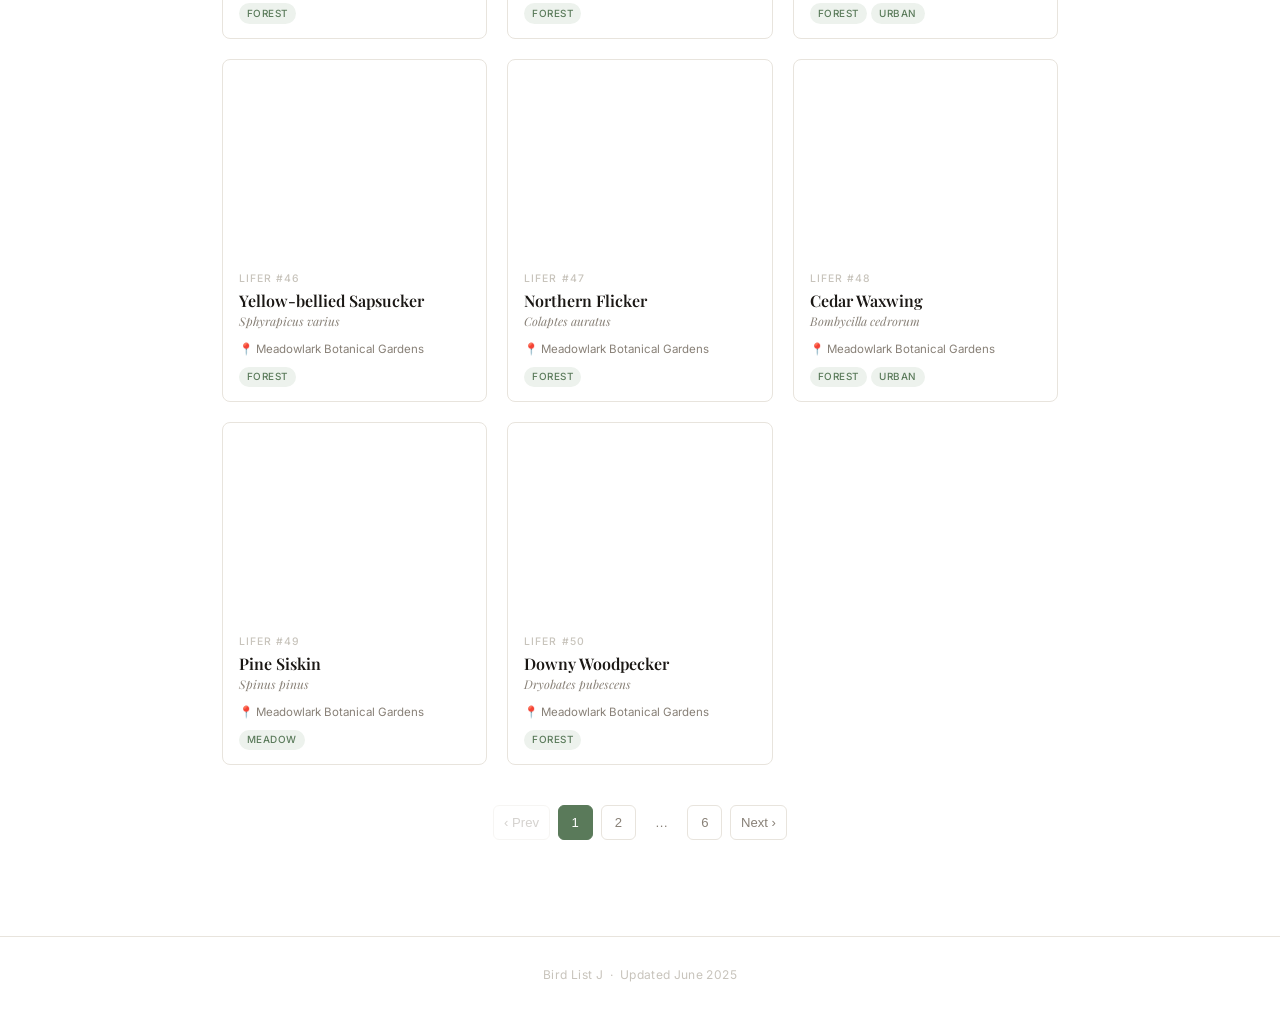
==== commit debfc8ef: "Update index.html" ====
--- a/index.html
+++ b/index.html
@@ -313,18 +313,7 @@
 <div class="banner">
   <!-- To add your banner photo, replace this div with:
        <img class="banner-img" src="photos/your-banner.jpg" alt="Banner"> -->
-  <div class="banner-placeholder">
-    <svg width="80" height="80" viewBox="0 0 80 80" fill="none">
-      <ellipse cx="40" cy="50" rx="24" ry="17" fill="#aaa09a"/>
-      <circle cx="54" cy="30" r="14" fill="#aaa09a"/>
-      <polygon points="68,30 80,27 68,36" fill="#888077"/>
-      <circle cx="57" cy="27" r="2.5" fill="#3a3630"/>
-      <path d="M26 54 Q16 64 13 70" stroke="#888077" stroke-width="3" stroke-linecap="round" fill="none"/>
-      <path d="M34 60 Q30 70 28 75" stroke="#888077" stroke-width="3" stroke-linecap="round" fill="none"/>
-    </svg>
-    <span class="banner-placeholder-label">Banner photo</span>
-    <span class="banner-placeholder-hint">Upload a wide photo and replace this placeholder</span>
-  </div>
+  <img class="banner-img" src="photos/greatMarsh.JPG" alt="Banner">
 </div>
 
 <section class="page-hero">
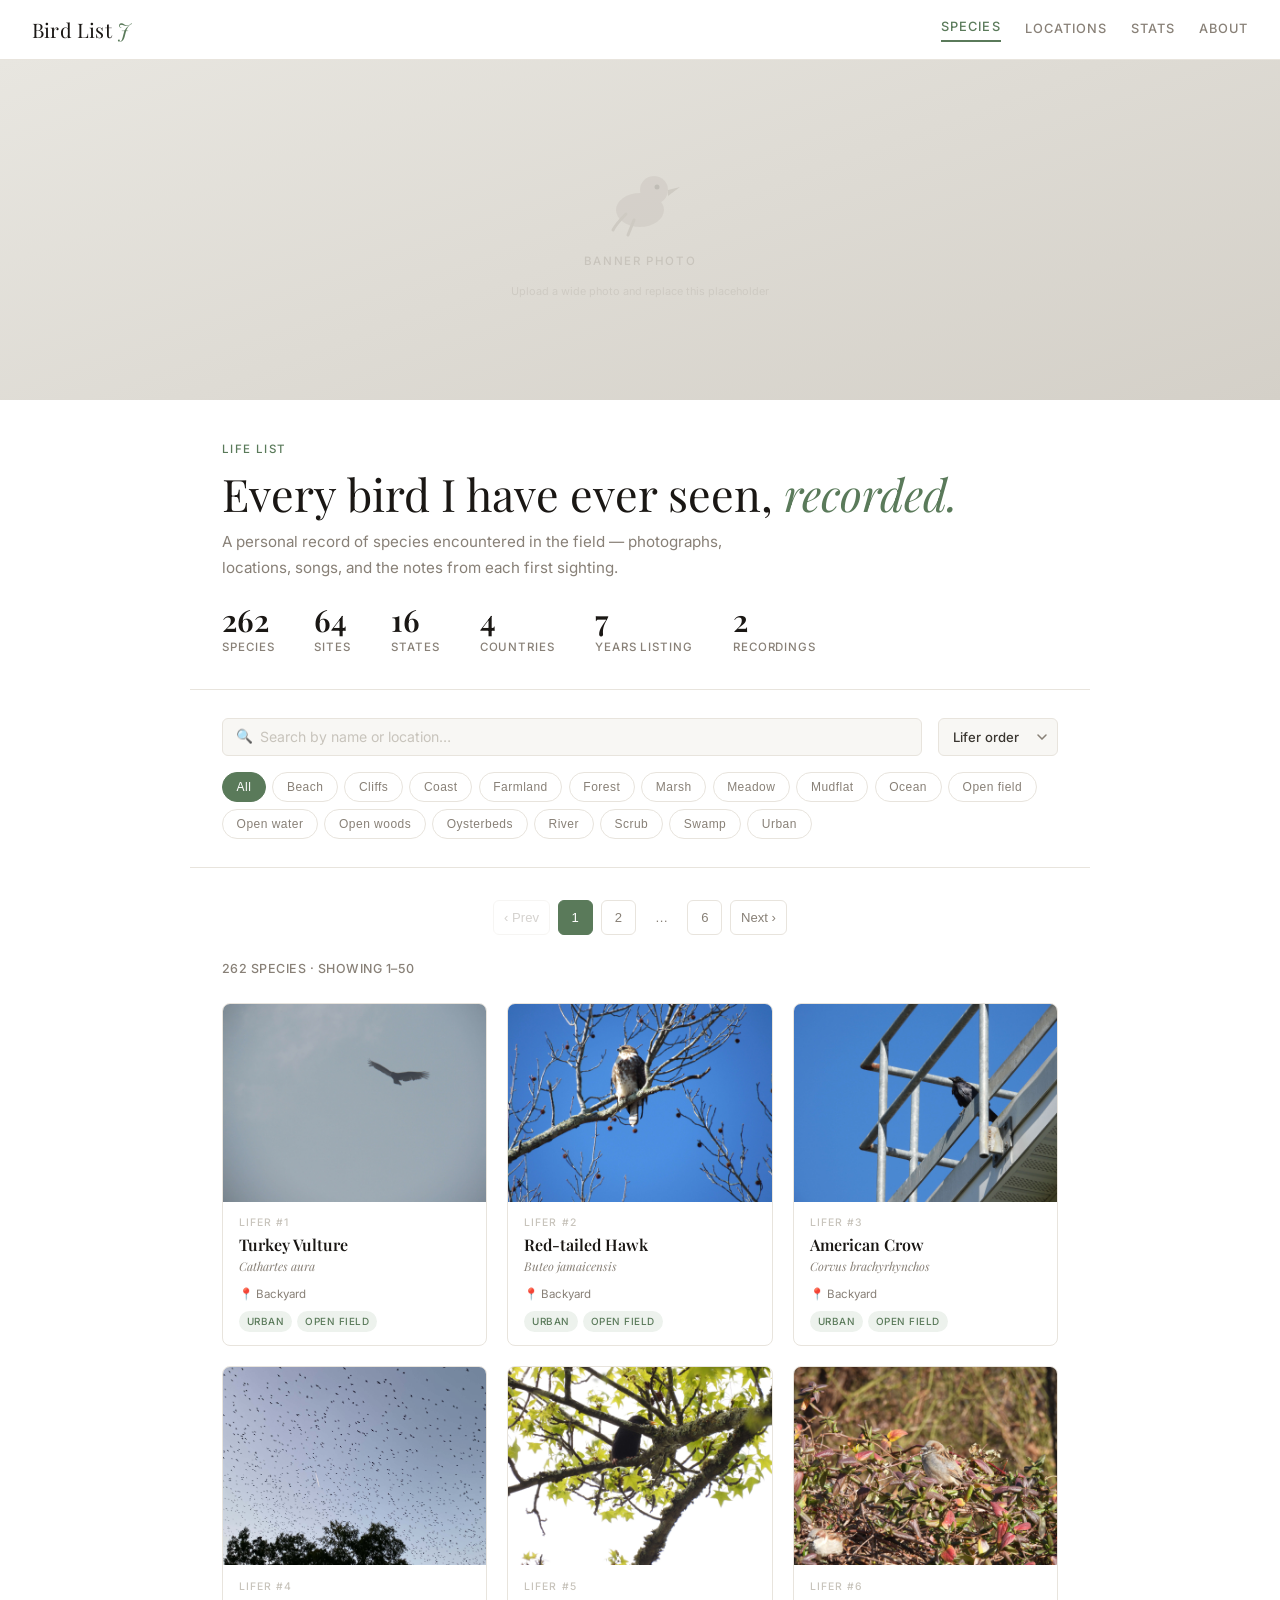
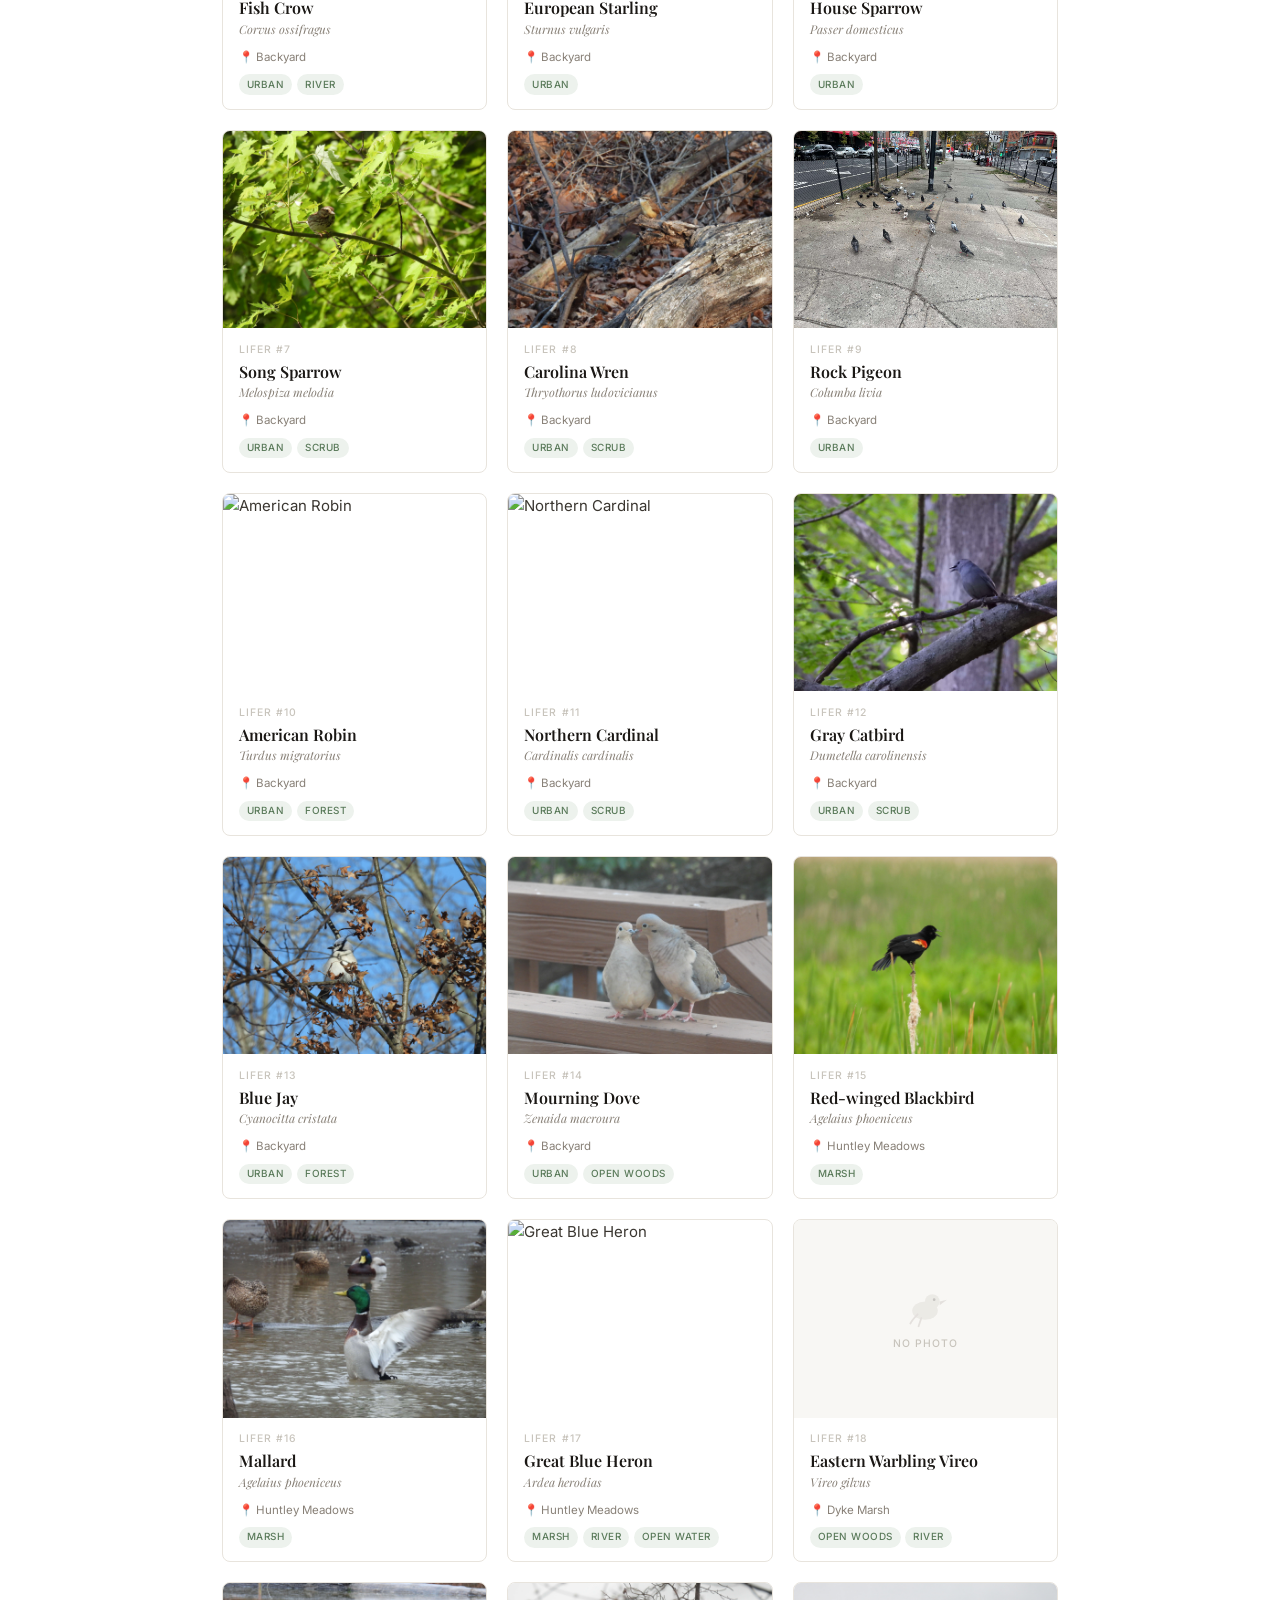
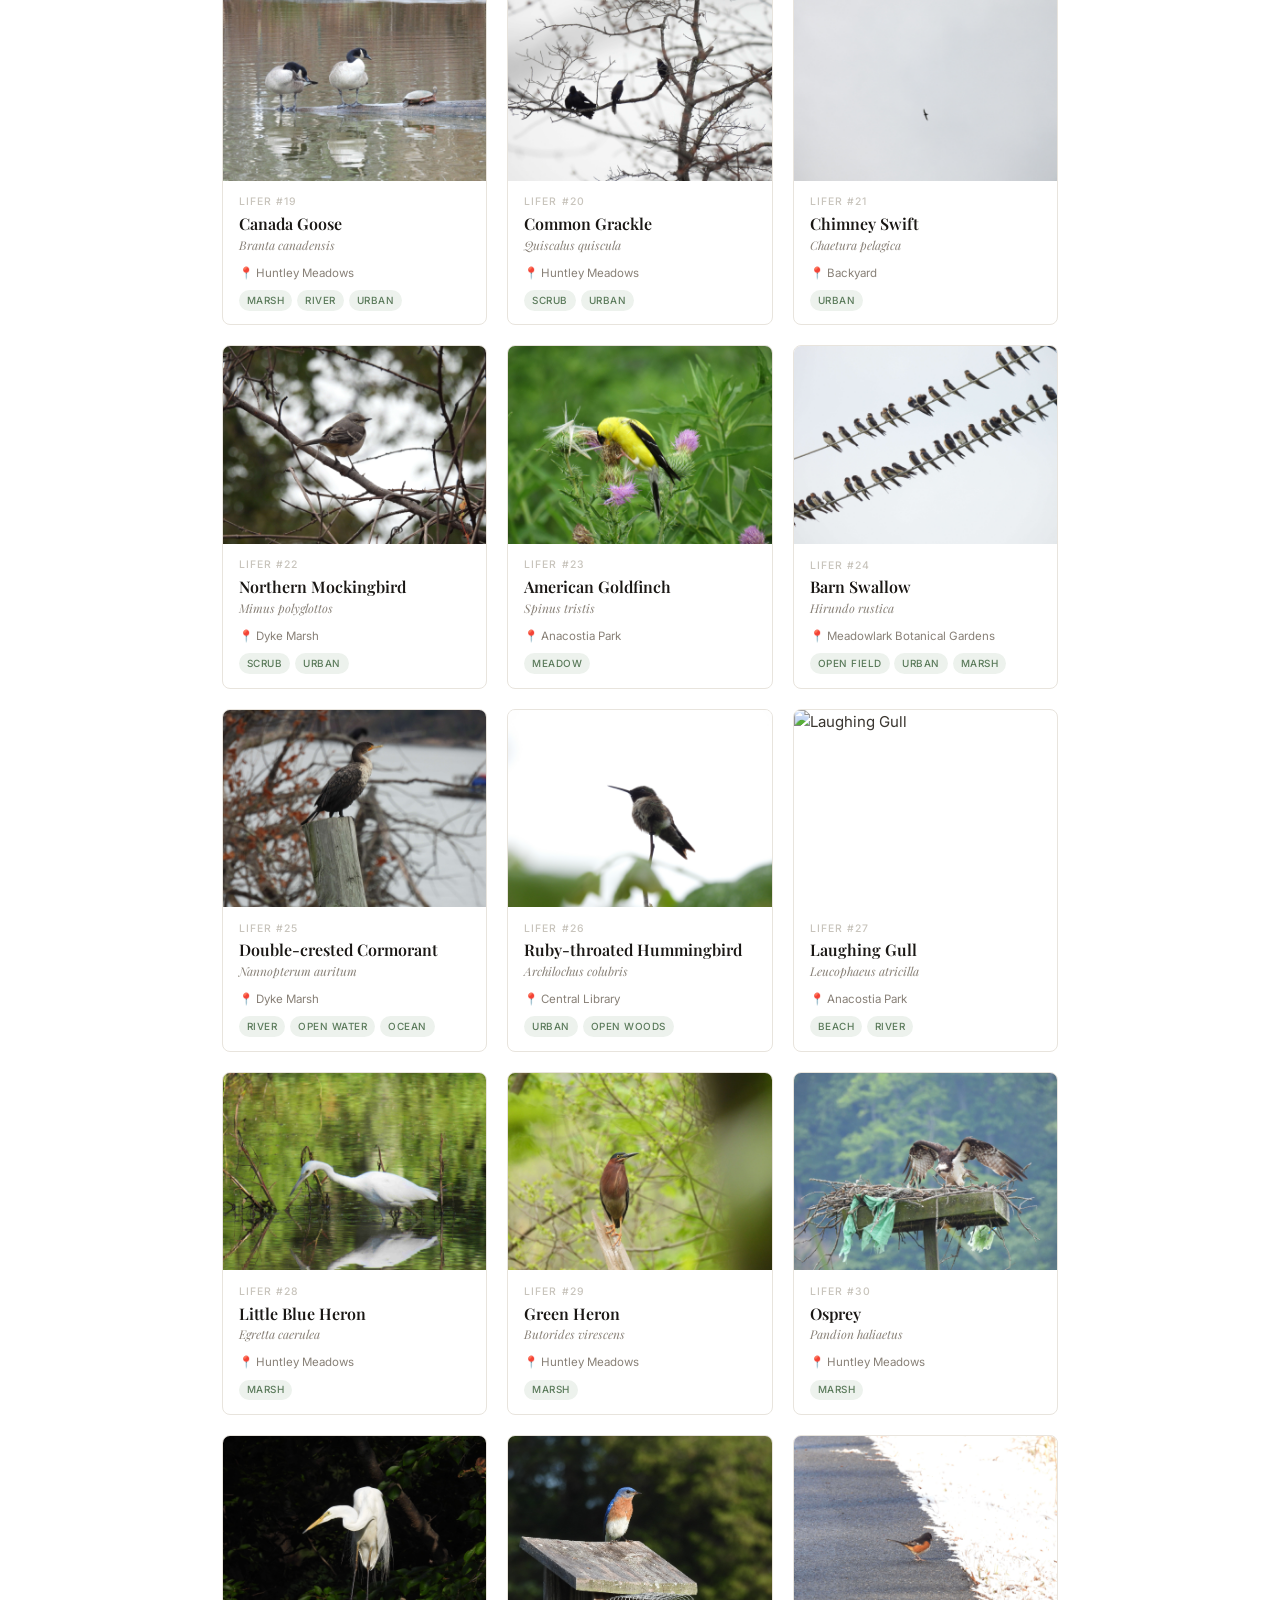
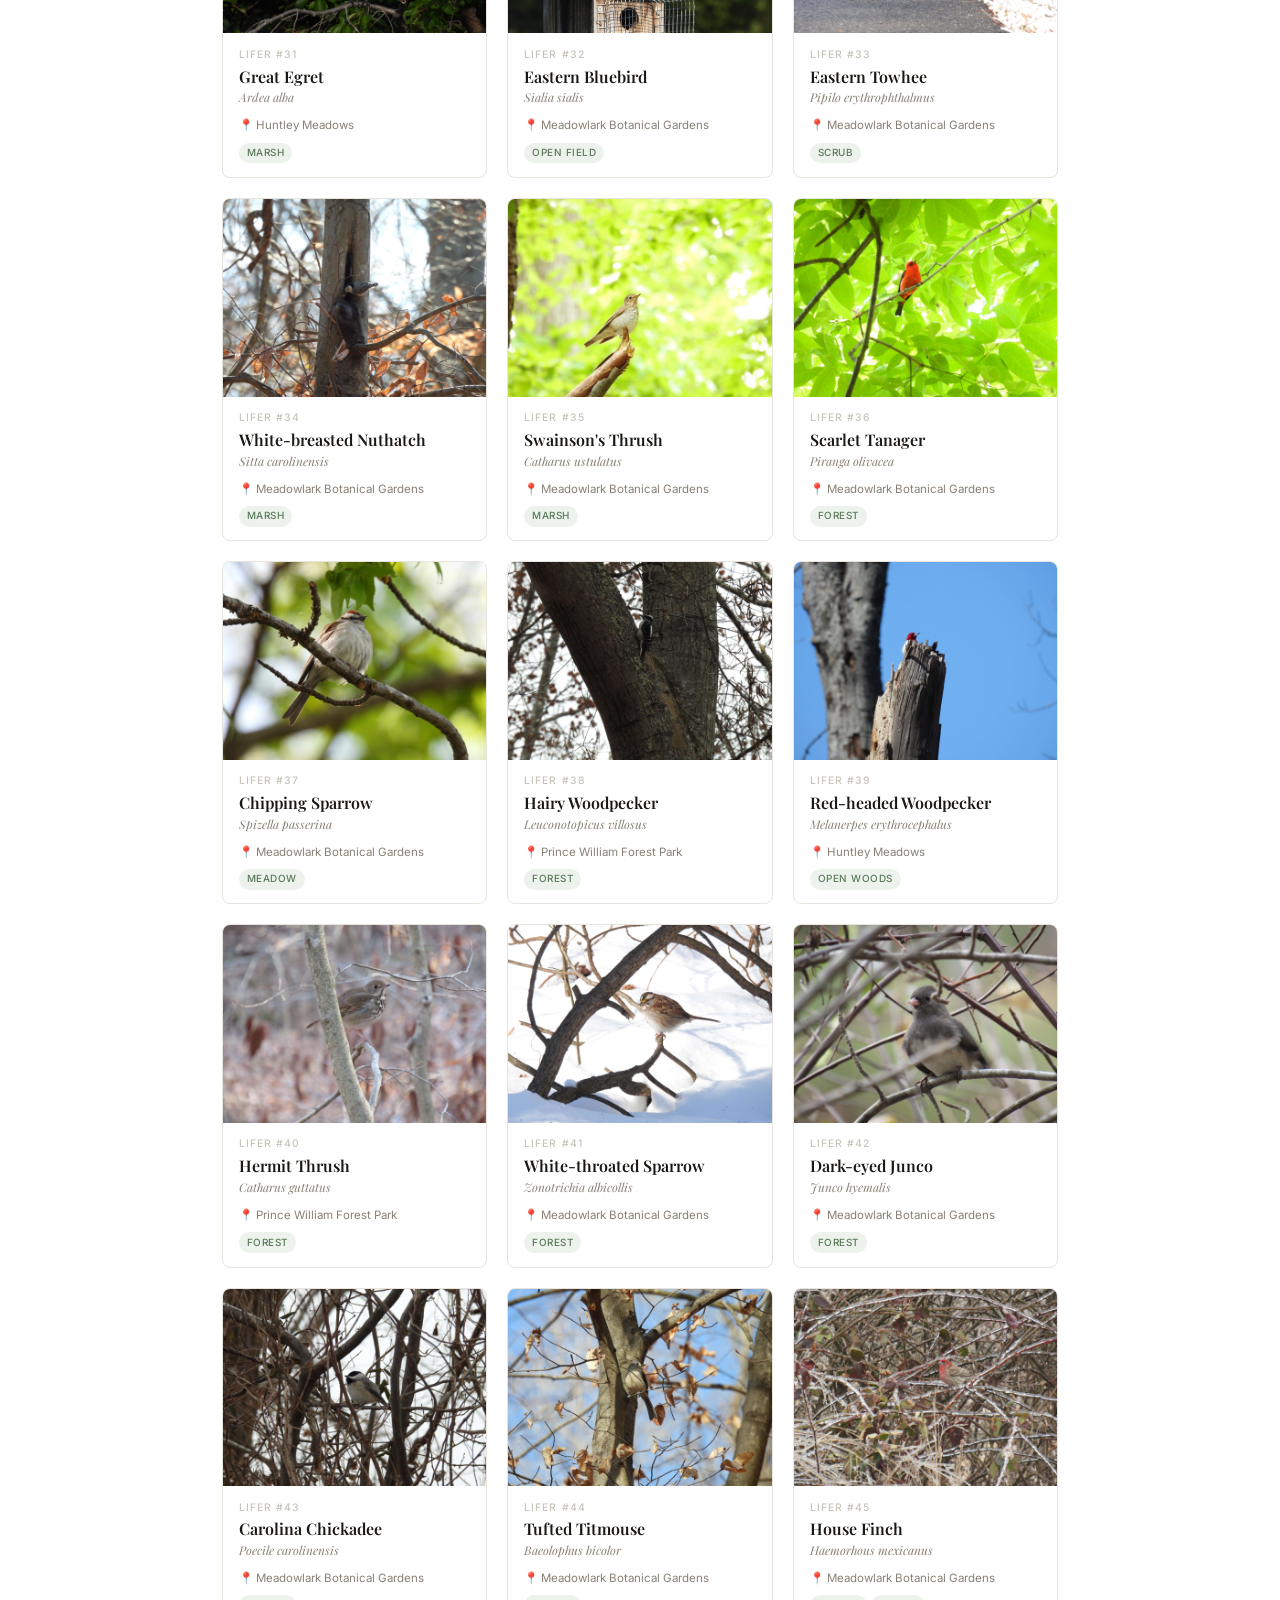
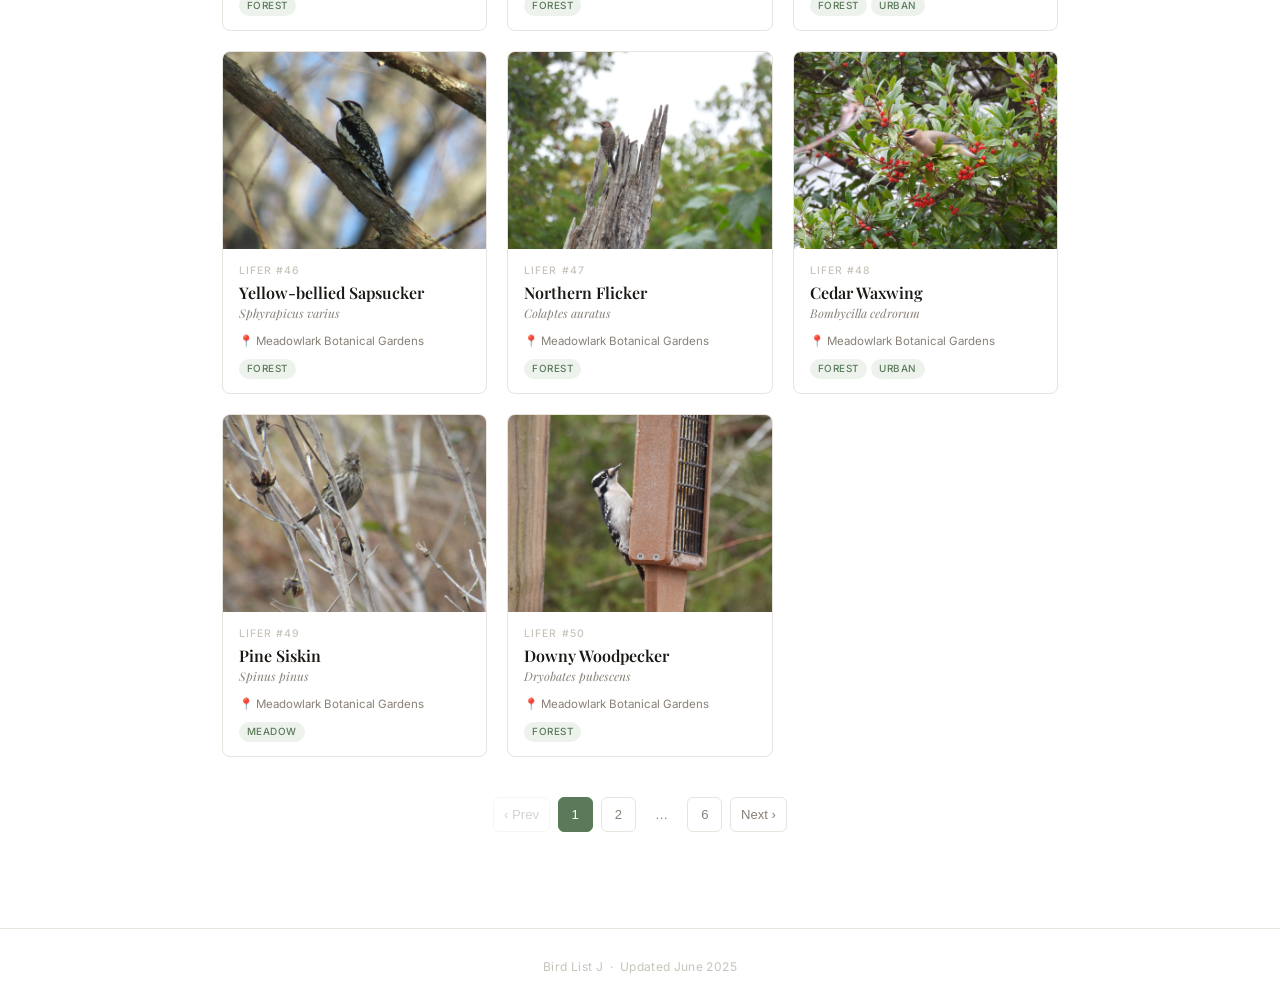
==== commit eb56cf1b: "Rename index (5).html to index.html" ====
--- a/index.html
+++ b/index.html
@@ -110,11 +110,12 @@
   }
 
   .pagination-top {
-    margin-top: 1.25rem;
-    margin-bottom: -0.25rem;
-    justify-content: flex-start;
+    margin-top: 0;
+    margin-bottom: 1.5rem;
+    justify-content: center;
     width: 100%;
   }
+  .pagination-top:empty { margin-bottom: 0; }
 
   .page-btn {
     min-width: 2.2rem;
@@ -313,7 +314,18 @@
 <div class="banner">
   <!-- To add your banner photo, replace this div with:
        <img class="banner-img" src="photos/your-banner.jpg" alt="Banner"> -->
-  <img class="banner-img" src="photos/greatMarsh.JPG" alt="Banner">
+  <div class="banner-placeholder">
+    <svg width="80" height="80" viewBox="0 0 80 80" fill="none">
+      <ellipse cx="40" cy="50" rx="24" ry="17" fill="#aaa09a"/>
+      <circle cx="54" cy="30" r="14" fill="#aaa09a"/>
+      <polygon points="68,30 80,27 68,36" fill="#888077"/>
+      <circle cx="57" cy="27" r="2.5" fill="#3a3630"/>
+      <path d="M26 54 Q16 64 13 70" stroke="#888077" stroke-width="3" stroke-linecap="round" fill="none"/>
+      <path d="M34 60 Q30 70 28 75" stroke="#888077" stroke-width="3" stroke-linecap="round" fill="none"/>
+    </svg>
+    <span class="banner-placeholder-label">Banner photo</span>
+    <span class="banner-placeholder-hint">Upload a wide photo and replace this placeholder</span>
+  </div>
 </div>
 
 <section class="page-hero">
@@ -334,10 +346,10 @@
     <option value="date-desc">Most recent</option>
   </select>
   <div class="filter-tabs" id="habitat-filters"></div>
+</div>
+
+<section class="gallery-section">
   <div class="pagination pagination-top" id="pagination-top"></div>
-</div>
-
-<section class="gallery-section">
   <p class="results-count" id="results-count"></p>
   <div class="gallery" id="gallery-grid"></div>
   <div class="empty-state" id="empty-state" style="display:none"><p>No species match your search.</p></div>
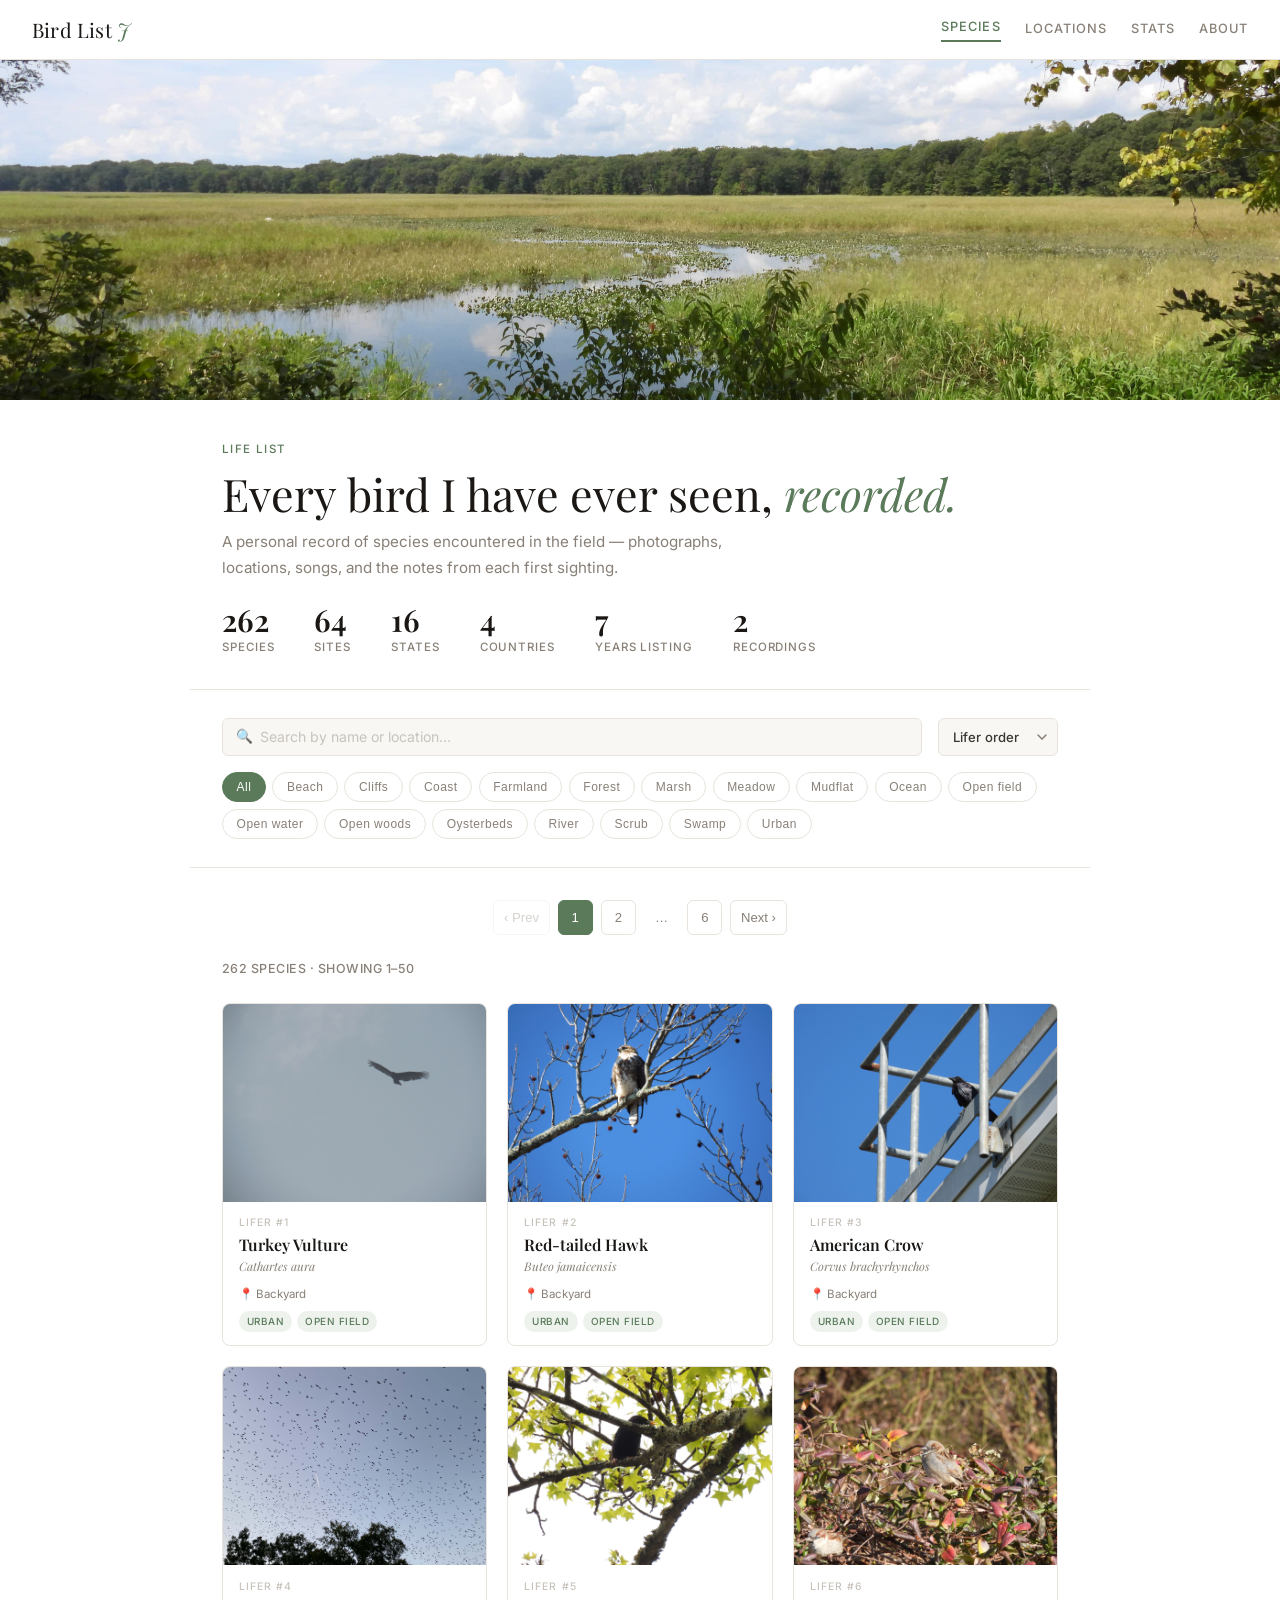
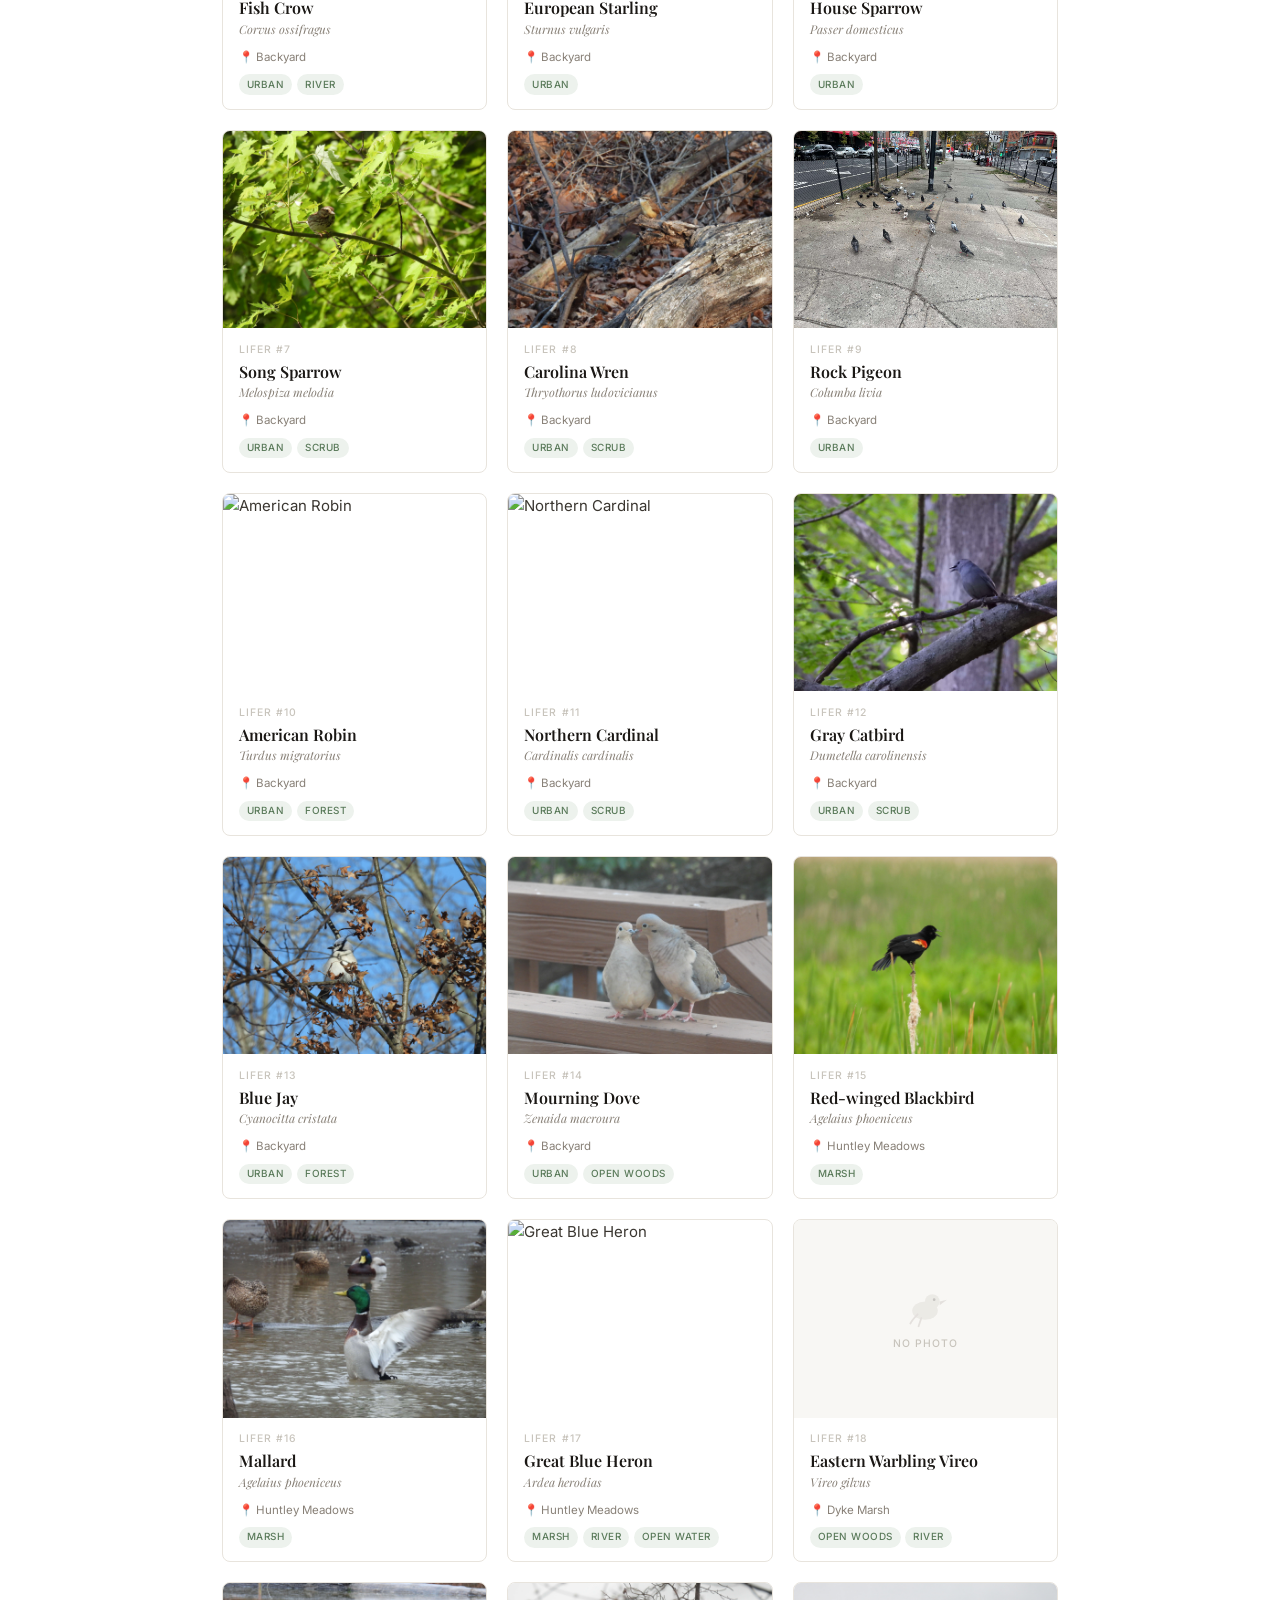
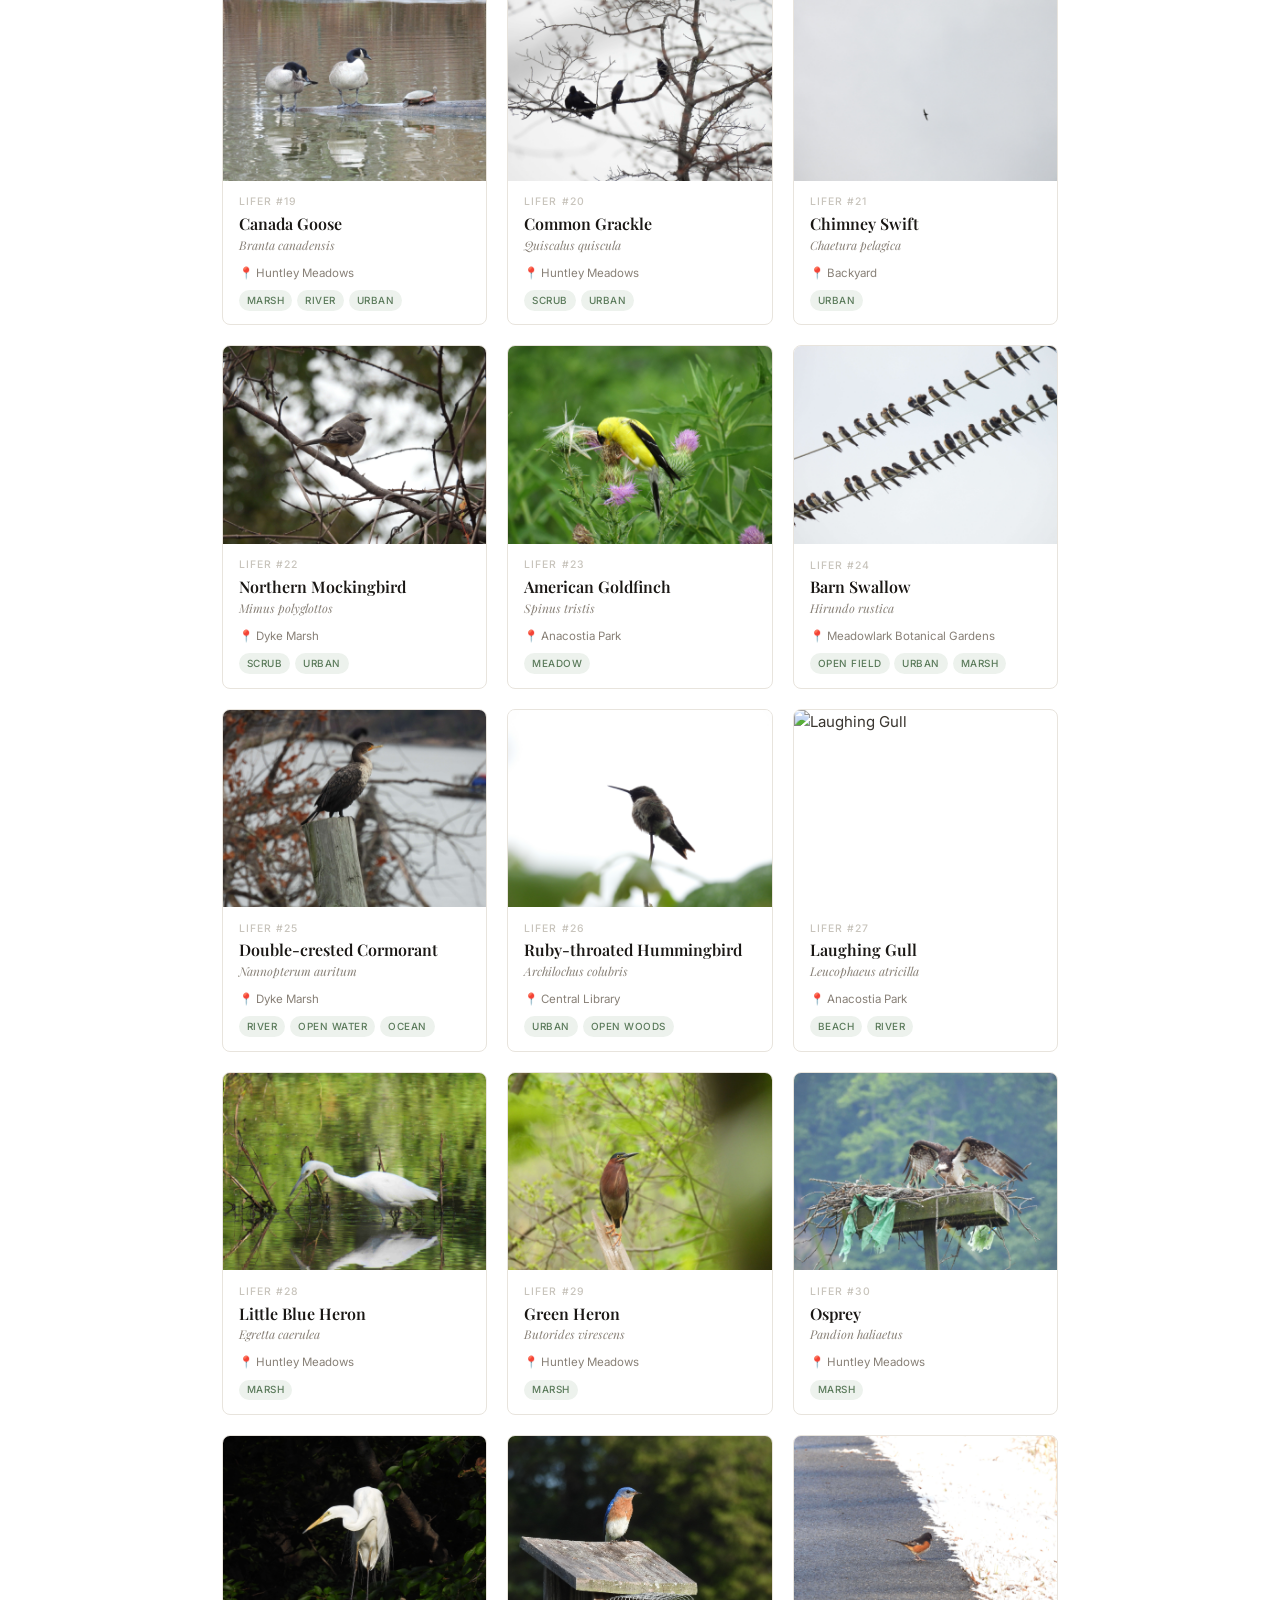
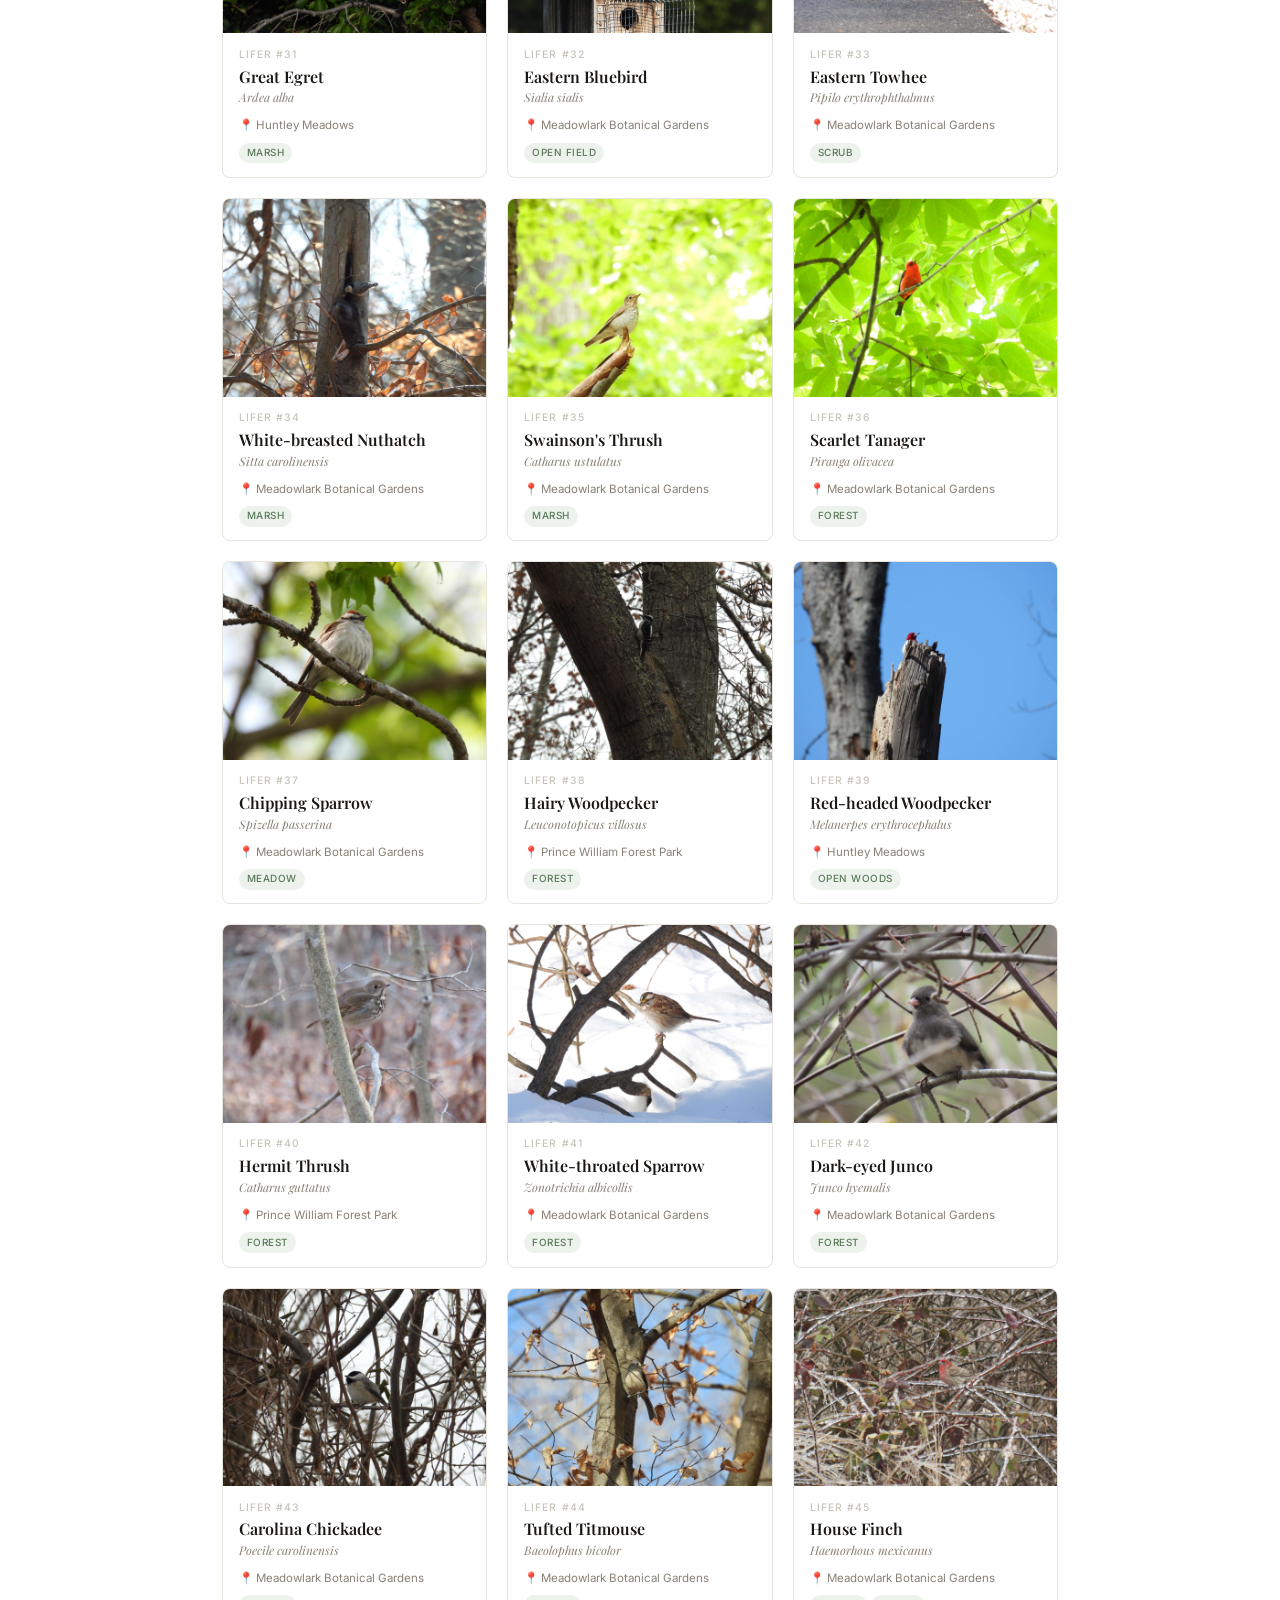
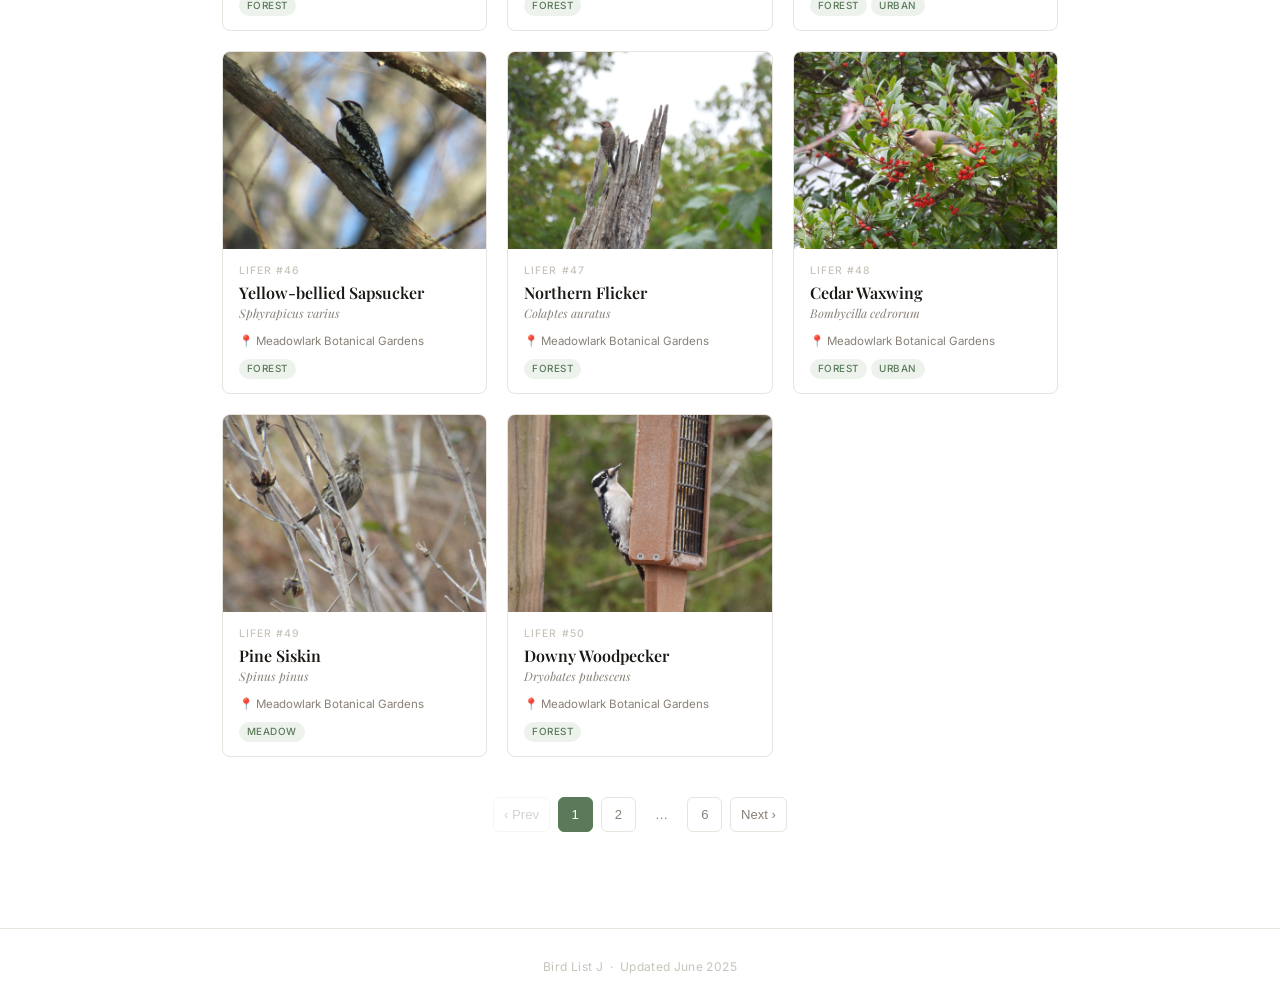
==== commit 880a25b6: "Update index.html" ====
--- a/index.html
+++ b/index.html
@@ -314,18 +314,7 @@
 <div class="banner">
   <!-- To add your banner photo, replace this div with:
        <img class="banner-img" src="photos/your-banner.jpg" alt="Banner"> -->
-  <div class="banner-placeholder">
-    <svg width="80" height="80" viewBox="0 0 80 80" fill="none">
-      <ellipse cx="40" cy="50" rx="24" ry="17" fill="#aaa09a"/>
-      <circle cx="54" cy="30" r="14" fill="#aaa09a"/>
-      <polygon points="68,30 80,27 68,36" fill="#888077"/>
-      <circle cx="57" cy="27" r="2.5" fill="#3a3630"/>
-      <path d="M26 54 Q16 64 13 70" stroke="#888077" stroke-width="3" stroke-linecap="round" fill="none"/>
-      <path d="M34 60 Q30 70 28 75" stroke="#888077" stroke-width="3" stroke-linecap="round" fill="none"/>
-    </svg>
-    <span class="banner-placeholder-label">Banner photo</span>
-    <span class="banner-placeholder-hint">Upload a wide photo and replace this placeholder</span>
-  </div>
+   <img class="banner-img" src="photos/greatMarsh.JPG" alt="Banner">
 </div>
 
 <section class="page-hero">
